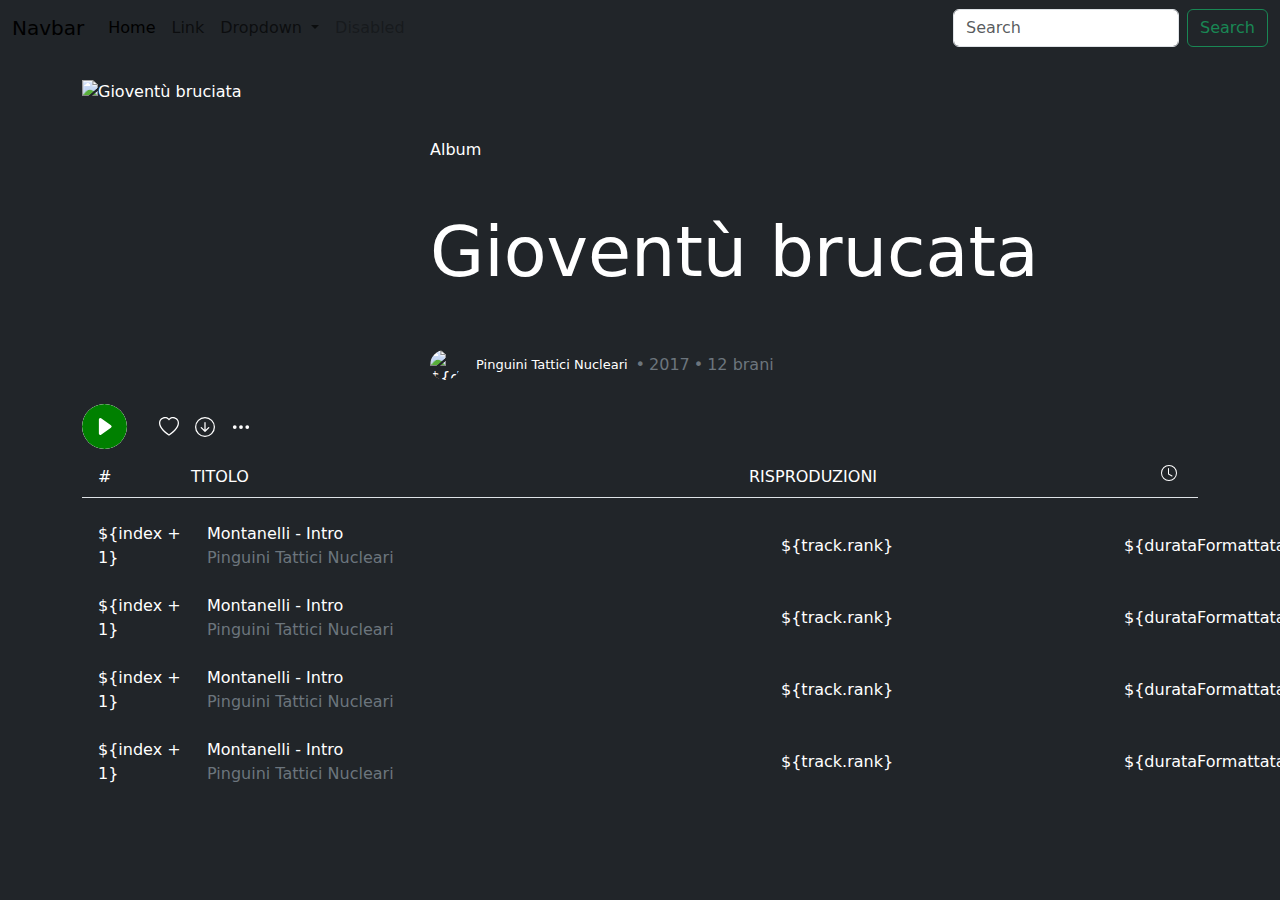
==== album.html @ 0b19553e "aggiormamento HTML e CSS per device desktop" ====
<!DOCTYPE html>
<html lang="en">

<head>
  <meta charset="UTF-8" />
  <meta name="viewport" content="width=device-width, initial-scale=1.0" />
  <link href="https://cdn.jsdelivr.net/npm/bootstrap@5.3.3/dist/css/bootstrap.min.css" rel="stylesheet"
    integrity="sha384-QWTKZyjpPEjISv5WaRU9OFeRpok6YctnYmDr5pNlyT2bRjXh0JMhjY6hW+ALEwIH" crossorigin="anonymous" />
  <link rel="stylesheet" href="https://cdn.jsdelivr.net/npm/bootstrap-icons@1.11.3/font/bootstrap-icons.min.css" />
  <link rel="stylesheet" href="style.css" />
  <title>spotify bw3</title>
</head>


<body class="text-bg-dark">

  <header>
    <nav class="d-none d-lg-flex navbar navbar-expand-lg bg-body-dark text-bg-dark">
      <div class="container-fluid">
        <a class="navbar-brand" href="#">Navbar</a>
        <button class="navbar-toggler" type="button" data-bs-toggle="collapse" data-bs-target="#navbarSupportedContent"
          aria-controls="navbarSupportedContent" aria-expanded="false" aria-label="Toggle navigation">
          <span class="navbar-toggler-icon"></span>
        </button>
        <div class="collapse navbar-collapse" id="navbarSupportedContent">
          <ul class="navbar-nav me-auto mb-2 mb-lg-0">
            <li class="nav-item">
              <a class="nav-link active" aria-current="page" href="#">Home</a>
            </li>
            <li class="nav-item">
              <a class="nav-link" href="#">Link</a>
            </li>
            <li class="nav-item dropdown">
              <a class="nav-link dropdown-toggle" href="#" role="button" data-bs-toggle="dropdown"
                aria-expanded="false">
                Dropdown
              </a>
              <ul class="dropdown-menu">
                <li><a class="dropdown-item" href="#">Action</a></li>
                <li><a class="dropdown-item" href="#">Another action</a></li>
                <li>
                  <hr class="dropdown-divider" />
                </li>
                <li>
                  <a class="dropdown-item" href="#">Something else here</a>
                </li>
              </ul>
            </li>
            <li class="nav-item">
              <a class="nav-link disabled" aria-disabled="true">Disabled</a>
            </li>
          </ul>
          <form class="d-flex" role="search">
            <input class="form-control me-2" type="search" placeholder="Search" aria-label="Search" />
            <button class="btn btn-outline-success" type="submit">
              Search
            </button>
          </form>
        </div>
      </div>
    </nav>
  </header>

  <main>
    <div class="d-none d-lg-flexcol-md-6">
      <input type="search" class="form-control" placeholder="What do you want to listen to?" aria-label="Search"
        id="search" />
      <button class="btn btn-outline-success" id="ricerca" type="submit">
        Search
      </button>
    </div>


    <div class="container">
      <div class="row mt-4" id="album">

        <!-- album caricato dinamicamente tramite js -->

        <div class="album-container d-flex flex-column">
          <div class="d-flex flex-column flex-md-row gap-md-5">
            <!-- freccia + immagine -->
            <div class="d-flex">
              <svg xmlns="http://www.w3.org/2000/svg" width="25" height="25" fill="currentColor"
                class="bi bi-arrow-left ms-2 d-md-none" viewBox="0 0 16 16">
                <path fill-rule="evenodd"
                  d="M15 8a.5.5 0 0 0-.5-.5H2.707l3.147-3.146a.5.5 0 1 0-.708-.708l-4 4a.5.5 0 0 0 0 .708l4 4a.5.5 0 0 0 .708-.708L2.707 8.5H14.5A.5.5 0 0 0 15 8" />
              </svg>
              <div id="cover" class="album-cover d-flex ms-5 mb-4 m-md-0">
                <img src="https://th.bing.com/th/id/OIP.tlCFk4zdkl0dB8Lchz-8RgHaEo?rs=1&pid=ImgDetMain"
                  alt="Gioventù bruciata" class="object-fit-cover">
              </div>
            </div>

            <!-- Titolo, artista, album -->
            <div class="album-info d-flex flex-column justify-content-md-end gap-md-5">
              <div class="d-none d-md-flex">Album</div>
              <h1>Gioventù brucata</h1>
              <div id="artist" class="d-flex flex-column flex-lg-row gap-2 align-items-md-center">
                <div class="d-flex align-items-center gap-3">
                  <img
                    src="https://inchiostrosonoroblog.files.wordpress.com/2022/09/pinguini-tattici-nucleari-ricordi.jpg"
                    alt="${data.artist.name}" class="rounded-circle img-fluid object-fit-cover">
                  <h4 class="m-0">Pinguini Tattici Nucleari</h4>
                </div>
                <div class="d-flex gap-1 text-secondary">
                  <div class="d-md-none">Album</div>
                  <div>•</div>
                  <div class="tracks-date">2017</div>
                  <div class="d-none d-md-flex">•</div>
                  <div class="tracks-count">12 brani</div>
                </div>

                <!-- simboli + play mobile -->
                <div class="d-flex justify-content-between align-items-center d-md-none">
                  <div id="simboli" class="d-flex gap-3 align-items-center">
                    <!-- heart -->
                    <svg xmlns="http://www.w3.org/2000/svg" width="20" height="20" fill="currentColor"
                      class="bi bi-heart" viewBox="0 0 16 16">
                      <path
                        d="m8 2.748-.717-.737C5.6.281 2.514.878 1.4 3.053c-.523 1.023-.641 2.5.314 4.385.92 1.815 2.834 3.989 6.286 6.357 3.452-2.368 5.365-4.542 6.286-6.357.955-1.886.838-3.362.314-4.385C13.486.878 10.4.28 8.717 2.01zM8 15C-7.333 4.868 3.279-3.04 7.824 1.143q.09.083.176.171a3 3 0 0 1 .176-.17C12.72-3.042 23.333 4.867 8 15" />
                    </svg>
                    <!-- download -->
                    <svg xmlns="http://www.w3.org/2000/svg" width="20" height="20" fill="currentColor"
                      class="bi bi-arrow-down-circle" viewBox="0 0 16 16">
                      <path fill-rule="evenodd"
                        d="M1 8a7 7 0 1 0 14 0A7 7 0 0 0 1 8m15 0A8 8 0 1 1 0 8a8 8 0 0 1 16 0M8.5 4.5a.5.5 0 0 0-1 0v5.793L5.354 8.146a.5.5 0 1 0-.708.708l3 3a.5.5 0 0 0 .708 0l3-3a.5.5 0 0 0-.708-.708L8.5 10.293z" />
                    </svg>
                    <!-- other info -->
                    <svg xmlns="http://www.w3.org/2000/svg" width="20" height="20" fill="currentColor"
                      class="bi bi-three-dots-vertical" viewBox="0 0 16 16">
                      <path
                        d="M9.5 13a1.5 1.5 0 1 1-3 0 1.5 1.5 0 0 1 3 0m0-5a1.5 1.5 0 1 1-3 0 1.5 1.5 0 0 1 3 0m0-5a1.5 1.5 0 1 1-3 0 1.5 1.5 0 0 1 3 0" />
                    </svg>
                  </div>

                  <div id="play" class="d-flex d-md-none gap-3">
                    <!-- shuffle -->
                    <svg xmlns="http://www.w3.org/2000/svg" width="20" height="20" fill="currentColor"
                      class="bi bi-shuffle align-self-center" viewBox="0 0 16 16">
                      <path fill-rule="evenodd"
                        d="M0 3.5A.5.5 0 0 1 .5 3H1c2.202 0 3.827 1.24 4.874 2.418.49.552.865 1.102 1.126 1.532.26-.43.636-.98 1.126-1.532C9.173 4.24 10.798 3 13 3v1c-1.798 0-3.173 1.01-4.126 2.082A9.6 9.6 0 0 0 7.556 8a9.6 9.6 0 0 0 1.317 1.918C9.828 10.99 11.204 12 13 12v1c-2.202 0-3.827-1.24-4.874-2.418A10.6 10.6 0 0 1 7 9.05c-.26.43-.636.98-1.126 1.532C4.827 11.76 3.202 13 1 13H.5a.5.5 0 0 1 0-1H1c1.798 0 3.173-1.01 4.126-2.082A9.6 9.6 0 0 0 6.444 8a9.6 9.6 0 0 0-1.317-1.918C4.172 5.01 2.796 4 1 4H.5a.5.5 0 0 1-.5-.5" />
                      <path
                        d="M13 5.466V1.534a.25.25 0 0 1 .41-.192l2.36 1.966c.12.1.12.284 0 .384l-2.36 1.966a.25.25 0 0 1-.41-.192m0 9v-3.932a.25.25 0 0 1 .41-.192l2.36 1.966c.12.1.12.284 0 .384l-2.36 1.966a.25.25 0 0 1-.41-.192" />
                    </svg>
                    <!-- play -->
                    <svg xmlns="http://www.w3.org/2000/svg" width="45" height="45" fill="green"
                      class="bi bi-play-circle-fill bg-white rounded-circle" viewBox="0 0 16 16">
                      <path
                        d="M16 8A8 8 0 1 1 0 8a8 8 0 0 1 16 0M6.79 5.093A.5.5 0 0 0 6 5.5v5a.5.5 0 0 0 .79.407l3.5-2.5a.5.5 0 0 0 0-.814z" />
                    </svg>
                  </div>
                </div>
              </div>
            </div>
          </div>

          <!-- simboli + play da medium -->
          <div class="d-flex justify-content-between align-items-center mt-4 d-none d-md-flex">
            <div id="simboli" class="d-flex gap-3 align-items-center">
              <!-- play -->
              <svg xmlns="http://www.w3.org/2000/svg" width="45" height="45" fill="green"
                class="bi bi-play-circle-fill bg-white rounded-circle me-3" viewBox="0 0 16 16">
                <path
                  d="M16 8A8 8 0 1 1 0 8a8 8 0 0 1 16 0M6.79 5.093A.5.5 0 0 0 6 5.5v5a.5.5 0 0 0 .79.407l3.5-2.5a.5.5 0 0 0 0-.814z" />
              </svg>
              <!-- heart -->
              <svg xmlns="http://www.w3.org/2000/svg" width="20" height="20" fill="currentColor" class="bi bi-heart"
                viewBox="0 0 16 16">
                <path
                  d="m8 2.748-.717-.737C5.6.281 2.514.878 1.4 3.053c-.523 1.023-.641 2.5.314 4.385.92 1.815 2.834 3.989 6.286 6.357 3.452-2.368 5.365-4.542 6.286-6.357.955-1.886.838-3.362.314-4.385C13.486.878 10.4.28 8.717 2.01zM8 15C-7.333 4.868 3.279-3.04 7.824 1.143q.09.083.176.171a3 3 0 0 1 .176-.17C12.72-3.042 23.333 4.867 8 15" />
              </svg>
              <!-- download -->
              <svg xmlns="http://www.w3.org/2000/svg" width="20" height="20" fill="currentColor"
                class="bi bi-arrow-down-circle" viewBox="0 0 16 16">
                <path fill-rule="evenodd"
                  d="M1 8a7 7 0 1 0 14 0A7 7 0 0 0 1 8m15 0A8 8 0 1 1 0 8a8 8 0 0 1 16 0M8.5 4.5a.5.5 0 0 0-1 0v5.793L5.354 8.146a.5.5 0 1 0-.708.708l3 3a.5.5 0 0 0 .708 0l3-3a.5.5 0 0 0-.708-.708L8.5 10.293z" />
              </svg>
              <!-- other info -->
              <svg xmlns="http://www.w3.org/2000/svg" width="20" height="20" fill="currentColor"
                class="bi bi-three-dots" viewBox="0 0 16 16">
                <path
                  d="M3 9.5a1.5 1.5 0 1 1 0-3 1.5 1.5 0 0 1 0 3m5 0a1.5 1.5 0 1 1 0-3 1.5 1.5 0 0 1 0 3m5 0a1.5 1.5 0 1 1 0-3 1.5 1.5 0 0 1 0 3" />
              </svg>
            </div>
          </div>


          <!-- Tracks-list -->
          <div id="tracks-list" class="d-flex flex-column mt-3 gap-4">

            <!-- intestazione tracks -->
            <div class="d-none d-md-flex border-bottom pb-md-2">
              <div class="col-md-1 ms-md-3">#</div>
              <div class="col-md-6">TITOLO</div>
              <div class="col-md-3">RISPRODUZIONI</div>
              <svg xmlns="http://www.w3.org/2000/svg" width="16" height="16" fill="currentColor"
                class="bi bi-clock col-md-2 ms-md-5" viewBox="0 0 16 16">
                <path d="M8 3.5a.5.5 0 0 0-1 0V9a.5.5 0 0 0 .252.434l3.5 2a.5.5 0 0 0 .496-.868L8 8.71z" />
                <path d="M8 16A8 8 0 1 0 8 0a8 8 0 0 0 0 16m7-8A7 7 0 1 1 1 8a7 7 0 0 1 14 0" />
              </svg>
            </div>

            <div class="track-item d-flex flex-row gap-3 align-items-center justify-content-between">
              <!-- track number -->
              <div id="track-number" class="d-none d-md-flex col-md-1 ms-md-3">${index + 1}</div>

              <!-- track title + artist -->
              <div id="title-artist" class="col-md-6">
                <div id="track-title">Montanelli - Intro</div>
                <div id="track-artist" class="text-secondary">Pinguini Tattici Nucleari</div>
              </div>

              <!-- other info -->
              <div class="d-flex align-items-center d-md-none">
                <svg xmlns="http://www.w3.org/2000/svg" width="16" height="16" fill="currentColor"
                  class="bi bi-three-dots-vertical" viewBox="0 0 16 16">
                  <path
                    d="M9.5 13a1.5 1.5 0 1 1-3 0 1.5 1.5 0 0 1 3 0m0-5a1.5 1.5 0 1 1-3 0 1.5 1.5 0 0 1 3 0m0-5a1.5 1.5 0 1 1-3 0 1.5 1.5 0 0 1 3 0" />
                </svg>
              </div>

              <!-- rank -->
              <div id="track-rank" class="d-none d-md-flex col-md-3">${track.rank}</div>

              <!-- duration -->
              <div id="track-duration" class="d-none d-md-flex col-md-2 ms-md-5">${durataFormattata(track.duration)}s</div>
            </div>








            <div class="track-item d-flex flex-row gap-3 align-items-center justify-content-between">
              <!-- track number -->
              <div id="track-number" class="d-none d-md-flex col-md-1 ms-md-3">${index + 1}</div>

              <!-- track title + artist -->
              <div id="title-artist" class="col-md-6">
                <div id="track-title">Montanelli - Intro</div>
                <div id="track-artist" class="text-secondary">Pinguini Tattici Nucleari</div>
              </div>

              <!-- other info -->
              <div class="d-flex align-items-center d-md-none">
                <svg xmlns="http://www.w3.org/2000/svg" width="16" height="16" fill="currentColor"
                  class="bi bi-three-dots-vertical" viewBox="0 0 16 16">
                  <path
                    d="M9.5 13a1.5 1.5 0 1 1-3 0 1.5 1.5 0 0 1 3 0m0-5a1.5 1.5 0 1 1-3 0 1.5 1.5 0 0 1 3 0m0-5a1.5 1.5 0 1 1-3 0 1.5 1.5 0 0 1 3 0" />
                </svg>
              </div>

              <!-- rank -->
              <div id="track-rank" class="d-none d-md-flex col-md-3">${track.rank}</div>

              <!-- duration -->
              <div id="track-duration" class="d-none d-md-flex col-md-2 ms-md-5">${durataFormattata(track.duration)}s</div>
            </div>








            <div class="track-item d-flex flex-row gap-3 align-items-center justify-content-between">
              <!-- track number -->
              <div id="track-number" class="d-none d-md-flex col-md-1 ms-md-3">${index + 1}</div>

              <!-- track title + artist -->
              <div id="title-artist" class="col-md-6">
                <div id="track-title">Montanelli - Intro</div>
                <div id="track-artist" class="text-secondary">Pinguini Tattici Nucleari</div>
              </div>

              <!-- other info -->
              <div class="d-flex align-items-center d-md-none">
                <svg xmlns="http://www.w3.org/2000/svg" width="16" height="16" fill="currentColor"
                  class="bi bi-three-dots-vertical" viewBox="0 0 16 16">
                  <path
                    d="M9.5 13a1.5 1.5 0 1 1-3 0 1.5 1.5 0 0 1 3 0m0-5a1.5 1.5 0 1 1-3 0 1.5 1.5 0 0 1 3 0m0-5a1.5 1.5 0 1 1-3 0 1.5 1.5 0 0 1 3 0" />
                </svg>
              </div>

              <!-- rank -->
              <div id="track-rank" class="d-none d-md-flex col-md-3">${track.rank}</div>

              <!-- duration -->
              <div id="track-duration" class="d-none d-md-flex col-md-2 ms-md-5">${durataFormattata(track.duration)}s</div>
            </div>






            <div class="track-item d-flex flex-row gap-3 align-items-center justify-content-between">
              <!-- track number -->
              <div id="track-number" class="d-none d-md-flex col-md-1 ms-md-3">${index + 1}</div>

              <!-- track title + artist -->
              <div id="title-artist" class="col-md-6">
                <div id="track-title">Montanelli - Intro</div>
                <div id="track-artist" class="text-secondary">Pinguini Tattici Nucleari</div>
              </div>

              <!-- other info -->
              <div class="d-flex align-items-center d-md-none">
                <svg xmlns="http://www.w3.org/2000/svg" width="16" height="16" fill="currentColor"
                  class="bi bi-three-dots-vertical" viewBox="0 0 16 16">
                  <path
                    d="M9.5 13a1.5 1.5 0 1 1-3 0 1.5 1.5 0 0 1 3 0m0-5a1.5 1.5 0 1 1-3 0 1.5 1.5 0 0 1 3 0m0-5a1.5 1.5 0 1 1-3 0 1.5 1.5 0 0 1 3 0" />
                </svg>
              </div>

              <!-- rank -->
              <div id="track-rank" class="d-none d-md-flex col-md-3">${track.rank}</div>

              <!-- duration -->
              <div id="track-duration" class="d-none d-md-flex col-md-2 ms-md-5">${durataFormattata(track.duration)}s</div>
            </div>
          </div>

        </div>
      </div>
    </div>
  </main>



  <footer class="bg-black d-md-none">

    <div id="current-track" class="d-flex justify-content-end align-items-center bg-dark gap-3 pe-3 py-2 rounded"
      style="--bs-bg-opacity: .5;">
      <div>Montanelli - Intro</div>
      <svg xmlns="http://www.w3.org/2000/svg" width="20" height="20" fill="currentColor" class="bi bi-music-player"
        viewBox="0 0 16 16">
        <path
          d="M4 3a1 1 0 0 1 1-1h6a1 1 0 0 1 1 1v3a1 1 0 0 1-1 1H5a1 1 0 0 1-1-1zm1 0v3h6V3zm3 9a1 1 0 1 0 0-2 1 1 0 0 0 0 2" />
        <path d="M11 11a3 3 0 1 1-6 0 3 3 0 0 1 6 0m-3 2a2 2 0 1 0 0-4 2 2 0 0 0 0 4" />
        <path
          d="M2 2a2 2 0 0 1 2-2h8a2 2 0 0 1 2 2v12a2 2 0 0 1-2 2H4a2 2 0 0 1-2-2zm2-1a1 1 0 0 0-1 1v12a1 1 0 0 0 1 1h8a1 1 0 0 0 1-1V2a1 1 0 0 0-1-1z" />
      </svg>
      <svg xmlns="http://www.w3.org/2000/svg" width="20" height="20" fill="currentColor" class="bi bi-heart"
        viewBox="0 0 16 16">
        <path
          d="m8 2.748-.717-.737C5.6.281 2.514.878 1.4 3.053c-.523 1.023-.641 2.5.314 4.385.92 1.815 2.834 3.989 6.286 6.357 3.452-2.368 5.365-4.542 6.286-6.357.955-1.886.838-3.362.314-4.385C13.486.878 10.4.28 8.717 2.01zM8 15C-7.333 4.868 3.279-3.04 7.824 1.143q.09.083.176.171a3 3 0 0 1 .176-.17C12.72-3.042 23.333 4.867 8 15" />
      </svg>
      <svg xmlns="http://www.w3.org/2000/svg" width="30" height="30" fill="currentColor" class="bi bi-play-fill"
        viewBox="0 0 16 16">
        <path
          d="m11.596 8.697-6.363 3.692c-.54.313-1.233-.066-1.233-.697V4.308c0-.63.692-1.01 1.233-.696l6.363 3.692a.802.802 0 0 1 0 1.393" />
      </svg>
    </div>

    <div class="d-flex justify-content-center my-2 gap-5">

      <!-- home -->
      <div class="d-flex flex-column align-items-center gap-2">
        <svg xmlns="http://www.w3.org/2000/svg" width="25" height="25" fill="currentColor" class="bi bi-house-door-fill"
          viewBox="0 0 16 16">
          <path
            d="M6.5 14.5v-3.505c0-.245.25-.495.5-.495h2c.25 0 .5.25.5.5v3.5a.5.5 0 0 0 .5.5h4a.5.5 0 0 0 .5-.5v-7a.5.5 0 0 0-.146-.354L13 5.793V2.5a.5.5 0 0 0-.5-.5h-1a.5.5 0 0 0-.5.5v1.293L8.354 1.146a.5.5 0 0 0-.708 0l-6 6A.5.5 0 0 0 1.5 7.5v7a.5.5 0 0 0 .5.5h4a.5.5 0 0 0 .5-.5" />
        </svg>
        <div class="scritta">Home</div>
      </div>

      <!-- cerca -->
      <div class="d-flex flex-column align-items-center ms-2 gap-2">
        <svg xmlns="http://www.w3.org/2000/svg" width="25" height="25" fill="currentColor" class="bi bi-search"
          viewBox="0 0 16 16">
          <path
            d="M11.742 10.344a6.5 6.5 0 1 0-1.397 1.398h-.001q.044.06.098.115l3.85 3.85a1 1 0 0 0 1.415-1.414l-3.85-3.85a1 1 0 0 0-.115-.1zM12 6.5a5.5 5.5 0 1 1-11 0 5.5 5.5 0 0 1 11 0" />
        </svg>
        <div class="scritta">Cerca</div>
      </div>

      <!-- la tua libreria -->
      <div class="d-flex flex-column align-items-center gap-2">
        <svg xmlns="http://www.w3.org/2000/svg" width="25" height="25" fill="currentColor" class="bi bi-collection"
          viewBox="0 0 16 16">
          <path
            d="M2.5 3.5a.5.5 0 0 1 0-1h11a.5.5 0 0 1 0 1zm2-2a.5.5 0 0 1 0-1h7a.5.5 0 0 1 0 1zM0 13a1.5 1.5 0 0 0 1.5 1.5h13A1.5 1.5 0 0 0 16 13V6a1.5 1.5 0 0 0-1.5-1.5h-13A1.5 1.5 0 0 0 0 6zm1.5.5A.5.5 0 0 1 1 13V6a.5.5 0 0 1 .5-.5h13a.5.5 0 0 1 .5.5v7a.5.5 0 0 1-.5.5z" />
        </svg>
        <div class="scritta">La tua libreria</div>
      </div>

    </div>

  </footer>

  <div id="left-bar"></div>

  <div id="right-bar"></div>

</body>


<script src="https://cdn.jsdelivr.net/npm/bootstrap@5.3.3/dist/js/bootstrap.bundle.min.js"
  integrity="sha384-YvpcrYf0tY3lHB60NNkmXc5s9fDVZLESaAA55NDzOxhy9GkcIdslK1eN7N6jIeHz" crossorigin="anonymous"></script>

<script type="module" src="album.js"></script>

</html>
---- style.css ----
@media screen and (max-width: 395px) {
    #cover, #cover img {
        width: 200px;
        height: 200px;
    }

    #artist img {
        width: 25px;
        height: 25px;
    }

    #artist h4 {
        font-size: small;
    }

    .scritta {
        font-size: smaller;
    }

    footer {
        position: fixed;
        bottom: 0;
        width: 100%;
        z-index: 1;
    }

    main {
        margin-bottom: 130px;
    }
}



@media screen and (min-width: 396px) {
    #cover, #cover img {
        width: 300px;
        height: 300px;
    }

    #artist img {
        width: 30px;
        height: 30px;
    }
    #artist h4 {
        font-size: small;
    }

    h1 {
        font-size: 70px;
    }
}
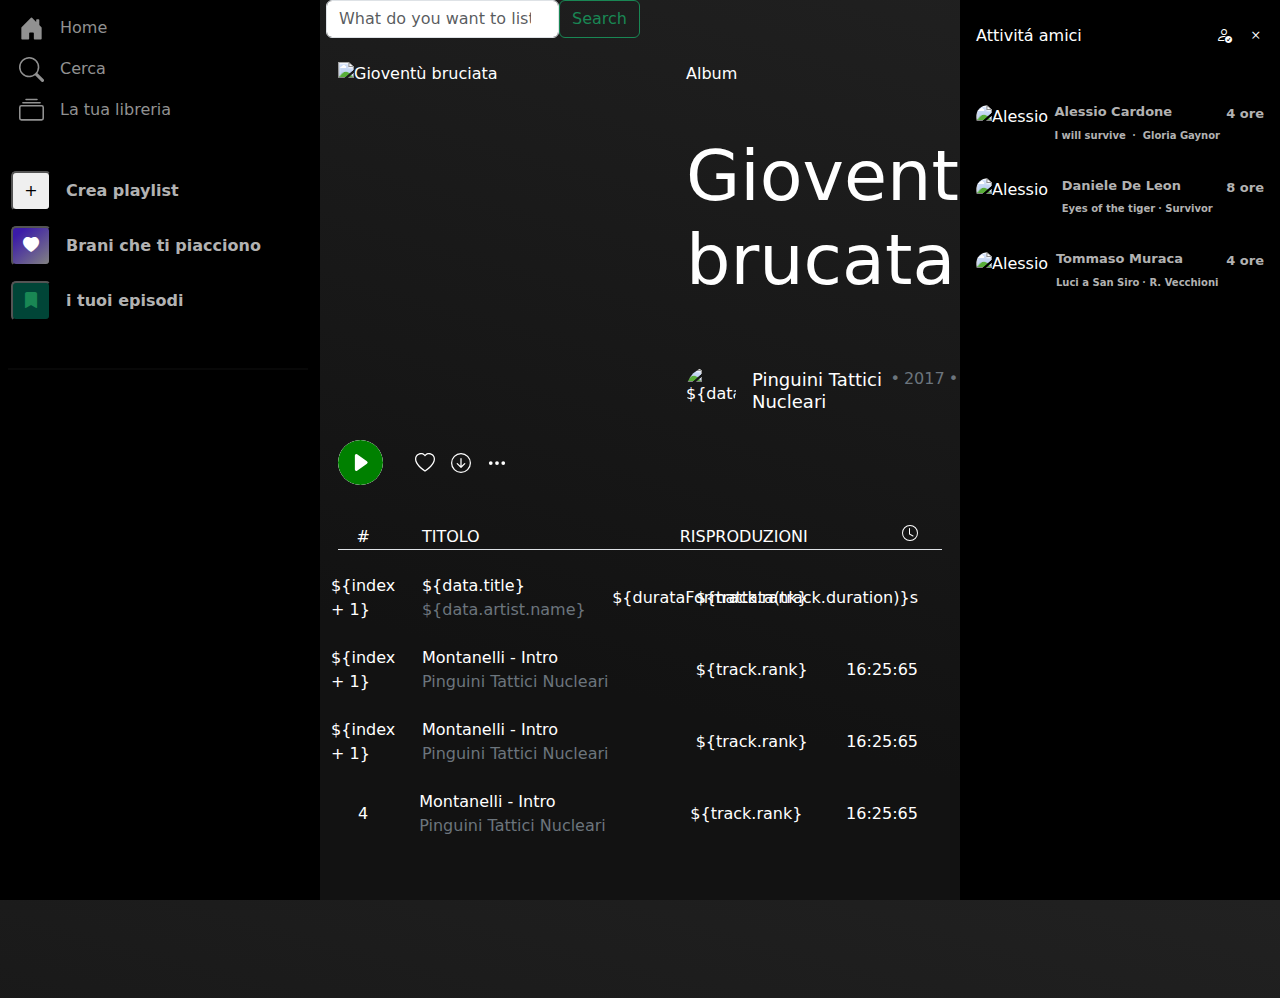
==== commit 8a2265ca: "sistemato responsive desktop e aggiunde sidebar" ====
--- a/album.html
+++ b/album.html
@@ -12,8 +12,8 @@
 </head>
 
 
-<body class="text-bg-dark">
-
+<body>
+  <!-- 
   <header>
     <nav class="d-none d-lg-flex navbar navbar-expand-lg bg-body-dark text-bg-dark">
       <div class="container-fluid">
@@ -59,282 +59,411 @@
         </div>
       </div>
     </nav>
-  </header>
-
-  <main>
-    <div class="d-none d-lg-flexcol-md-6">
-      <input type="search" class="form-control" placeholder="What do you want to listen to?" aria-label="Search"
-        id="search" />
-      <button class="btn btn-outline-success" id="ricerca" type="submit">
-        Search
-      </button>
+  </header> -->
+
+  <div class="container-fluid d-flex">
+    <!-- ------------------------------------------------ SIDEBAR VERTICAL ------------------------------------------------ -->
+    <div class="d-none d-xl-flex col-lg-3 col-xxl-2">
+      <nav
+        class="navbar navbar-expand-lg navbar-white bg-navbar fixed-left justify-content-between col-lg-3 col-xxl-2 px-2"
+        id="sidebar">
+        <div class="nav-container">
+
+          <button class="navbar-toggler" type="button" data-toggle="collapse" data-target="#navbarNavAltMarkup"
+            aria-controls="navbarNavAltMarkup" aria-expanded="false" aria-label="Toggle navigation">
+            <span class="navbar-toggler-icon"></span>
+          </button>
+          <div class="collapse navbar-collapse" id="navbarNavAltMarkup">
+            <div class="navbar-nav d-flex flex-column">
+              <ul>
+                <li>
+                  <a class="nav-item nav-link d-flex gap-3 align-item-center" href="index.html"><svg
+                      xmlns="http://www.w3.org/2000/svg" width="25" height="25" fill="currentColor"
+                      class="bi bi-house-door-fill" viewBox="0 0 16 16">
+                      <path
+                        d="M6.5 14.5v-3.505c0-.245.25-.495.5-.495h2c.25 0 .5.25.5.5v3.5a.5.5 0 0 0 .5.5h4a.5.5 0 0 0 .5-.5v-7a.5.5 0 0 0-.146-.354L13 5.793V2.5a.5.5 0 0 0-.5-.5h-1a.5.5 0 0 0-.5.5v1.293L8.354 1.146a.5.5 0 0 0-.708 0l-6 6A.5.5 0 0 0 1.5 7.5v7a.5.5 0 0 0 .5.5h4a.5.5 0 0 0 .5-.5" />
+                    </svg>
+                    <div>Home</div>
+                  </a>
+                </li>
+                <li>
+                  <a class="nav-item nav-link d-flex gap-3 align-item-center" href="index.html"><svg
+                      xmlns="http://www.w3.org/2000/svg" width="25" height="25" fill="currentColor" class="bi bi-search"
+                      viewBox="0 0 16 16">
+                      <path
+                        d="M11.742 10.344a6.5 6.5 0 1 0-1.397 1.398h-.001q.044.06.098.115l3.85 3.85a1 1 0 0 0 1.415-1.414l-3.85-3.85a1 1 0 0 0-.115-.1zM12 6.5a5.5 5.5 0 1 1-11 0 5.5 5.5 0 0 1 11 0" />
+                    </svg>
+                    <div>Cerca</div>
+                  </a>
+                </li>
+                <li>
+                  <a class="nav-item nav-link d-flex align-item-center gap-3" href="#"><svg
+                      xmlns="http://www.w3.org/2000/svg" width="25" height="25" fill="currentColor"
+                      class="bi bi-collection" viewBox="0 0 16 16">
+                      <path
+                        d="M2.5 3.5a.5.5 0 0 1 0-1h11a.5.5 0 0 1 0 1zm2-2a.5.5 0 0 1 0-1h7a.5.5 0 0 1 0 1zM0 13a1.5 1.5 0 0 0 1.5 1.5h13A1.5 1.5 0 0 0 16 13V6a1.5 1.5 0 0 0-1.5-1.5h-13A1.5 1.5 0 0 0 0 6zm1.5.5A.5.5 0 0 1 1 13V6a.5.5 0 0 1 .5-.5h13a.5.5 0 0 1 .5.5v7a.5.5 0 0 1-.5.5z" />
+                    </svg>
+                    <div>La tua libreria</div>
+                  </a>
+                </li>
+              </ul>
+              <ul class="mt-4">
+                <li>
+                  <button class="addBtn">+</button><span>Crea playlist</span>
+                </li>
+                <li>
+                  <button class="addBtn" id="likedBtn"><i class="bi bi-heart-fill text-white"></i></button><span>Brani
+                    che ti piacciono</span>
+                </li>
+                <li>
+                  <button class="addBtn" id="savedBtn"><i class="bi bi-bookmark-fill text-success"></i></button><span>i
+                    tuoi episodi</span>
+                </li>
+              </ul>
+              <hr>
+            </div>
+          </div>
+        </div>
+
+      </nav>
     </div>
-
-
-    <div class="container">
-      <div class="row mt-4" id="album">
-
-        <!-- album caricato dinamicamente tramite js -->
-
-        <div class="album-container d-flex flex-column">
-          <div class="d-flex flex-column flex-md-row gap-md-5">
-            <!-- freccia + immagine -->
-            <div class="d-flex">
-              <svg xmlns="http://www.w3.org/2000/svg" width="25" height="25" fill="currentColor"
-                class="bi bi-arrow-left ms-2 d-md-none" viewBox="0 0 16 16">
-                <path fill-rule="evenodd"
-                  d="M15 8a.5.5 0 0 0-.5-.5H2.707l3.147-3.146a.5.5 0 1 0-.708-.708l-4 4a.5.5 0 0 0 0 .708l4 4a.5.5 0 0 0 .708-.708L2.707 8.5H14.5A.5.5 0 0 0 15 8" />
-              </svg>
-              <div id="cover" class="album-cover d-flex ms-5 mb-4 m-md-0">
-                <img src="https://th.bing.com/th/id/OIP.tlCFk4zdkl0dB8Lchz-8RgHaEo?rs=1&pid=ImgDetMain"
-                  alt="Gioventù bruciata" class="object-fit-cover">
+    <!--END SIDEBAR VERTICAL-->
+
+    <!-- ------------------------------------------------ MAIN CONTENT ------------------------------------------------ -->
+    <main class="col-12 col-xl-6 col-xxl-8">
+      <div class="d-none d-xl-flex col-md-6">
+        <input type="search" class="form-control" placeholder="What do you want to listen to?" aria-label="Search"
+          id="search" />
+        <button class="btn btn-outline-success" id="ricerca" type="submit">
+          Search
+        </button>
+      </div>
+
+
+      <div class="container">
+        <div class="row mt-4" id="album">
+
+          <!-- album caricato dinamicamente tramite js -->
+
+          <div class="album-container d-flex flex-column">
+            <div class="d-flex flex-column flex-lg-row gap-md-5">
+              <!-- freccia + immagine -->
+              <div class="d-flex">
+                <svg xmlns="http://www.w3.org/2000/svg" width="25" height="25" fill="currentColor"
+                  class="bi bi-arrow-left d-flex ms-2 d-lg-none justify-content-start" viewBox="0 0 16 16">
+                  <path fill-rule="evenodd"
+                    d="M15 8a.5.5 0 0 0-.5-.5H2.707l3.147-3.146a.5.5 0 1 0-.708-.708l-4 4a.5.5 0 0 0 0 .708l4 4a.5.5 0 0 0 .708-.708L2.707 8.5H14.5A.5.5 0 0 0 15 8" />
+                </svg>
+                <div id="cover" class="album-cover d-flex mb-4 m-lg-0 m-auto">
+                  <img src="https://th.bing.com/th/id/OIP.tlCFk4zdkl0dB8Lchz-8RgHaEo?rs=1&pid=ImgDetMain"
+                    alt="Gioventù bruciata" class="object-fit-cover">
+                </div>
+              </div>
+
+              <!-- Titolo, artista, album -->
+              <div class="album-info d-flex flex-column justify-content-lg-end gap-lg-5">
+                <div class="d-none d-lg-flex">Album</div>
+                <h1>Gioventù brucata</h1>
+                <div id="artist" class="d-flex flex-column flex-lg-row gap-2 align-items-lg-center">
+                  <div class="d-flex align-items-center gap-3 mt-2">
+                    <img
+                      src="https://inchiostrosonoroblog.files.wordpress.com/2022/09/pinguini-tattici-nucleari-ricordi.jpg"
+                      alt="${data.artist.name}" class="rounded-circle img-fluid object-fit-cover">
+                    <h4 class="m-0">Pinguini Tattici Nucleari</h4>
+                  </div>
+                  <div class="d-flex gap-1 text-secondary mt-2">
+                    <div class="d-lg-none">Album</div>
+                    <div>•</div>
+                    <div class="tracks-date">2017</div>
+                    <div class="d-none d-lg-flex">•</div>
+                    <div class="d-none d-lg-flex tracks-count">12 brani</div>
+                  </div>
+
+                  <!-- simboli + play mobile -->
+                  <div class="d-flex justify-content-between align-items-center d-lg-none my-4">
+                    <div id="simboli" class="d-flex gap-3 align-items-center">
+                      <!-- heart -->
+                      <svg xmlns="http://www.w3.org/2000/svg" width="20" height="20" fill="currentColor"
+                        class="bi bi-heart" viewBox="0 0 16 16">
+                        <path
+                          d="m8 2.748-.717-.737C5.6.281 2.514.878 1.4 3.053c-.523 1.023-.641 2.5.314 4.385.92 1.815 2.834 3.989 6.286 6.357 3.452-2.368 5.365-4.542 6.286-6.357.955-1.886.838-3.362.314-4.385C13.486.878 10.4.28 8.717 2.01zM8 15C-7.333 4.868 3.279-3.04 7.824 1.143q.09.083.176.171a3 3 0 0 1 .176-.17C12.72-3.042 23.333 4.867 8 15" />
+                      </svg>
+                      <!-- download -->
+                      <svg xmlns="http://www.w3.org/2000/svg" width="20" height="20" fill="currentColor"
+                        class="bi bi-arrow-down-circle" viewBox="0 0 16 16">
+                        <path fill-rule="evenodd"
+                          d="M1 8a7 7 0 1 0 14 0A7 7 0 0 0 1 8m15 0A8 8 0 1 1 0 8a8 8 0 0 1 16 0M8.5 4.5a.5.5 0 0 0-1 0v5.793L5.354 8.146a.5.5 0 1 0-.708.708l3 3a.5.5 0 0 0 .708 0l3-3a.5.5 0 0 0-.708-.708L8.5 10.293z" />
+                      </svg>
+                      <!-- other info -->
+                      <svg xmlns="http://www.w3.org/2000/svg" width="20" height="20" fill="currentColor"
+                        class="bi bi-three-dots-vertical" viewBox="0 0 16 16">
+                        <path
+                          d="M9.5 13a1.5 1.5 0 1 1-3 0 1.5 1.5 0 0 1 3 0m0-5a1.5 1.5 0 1 1-3 0 1.5 1.5 0 0 1 3 0m0-5a1.5 1.5 0 1 1-3 0 1.5 1.5 0 0 1 3 0" />
+                      </svg>
+                    </div>
+
+                    <div id="play" class="d-flex d-lg-none gap-3">
+                      <!-- shuffle -->
+                      <svg xmlns="http://www.w3.org/2000/svg" width="20" height="20" fill="currentColor"
+                        class="bi bi-shuffle align-self-center" viewBox="0 0 16 16">
+                        <path fill-rule="evenodd"
+                          d="M0 3.5A.5.5 0 0 1 .5 3H1c2.202 0 3.827 1.24 4.874 2.418.49.552.865 1.102 1.126 1.532.26-.43.636-.98 1.126-1.532C9.173 4.24 10.798 3 13 3v1c-1.798 0-3.173 1.01-4.126 2.082A9.6 9.6 0 0 0 7.556 8a9.6 9.6 0 0 0 1.317 1.918C9.828 10.99 11.204 12 13 12v1c-2.202 0-3.827-1.24-4.874-2.418A10.6 10.6 0 0 1 7 9.05c-.26.43-.636.98-1.126 1.532C4.827 11.76 3.202 13 1 13H.5a.5.5 0 0 1 0-1H1c1.798 0 3.173-1.01 4.126-2.082A9.6 9.6 0 0 0 6.444 8a9.6 9.6 0 0 0-1.317-1.918C4.172 5.01 2.796 4 1 4H.5a.5.5 0 0 1-.5-.5" />
+                        <path
+                          d="M13 5.466V1.534a.25.25 0 0 1 .41-.192l2.36 1.966c.12.1.12.284 0 .384l-2.36 1.966a.25.25 0 0 1-.41-.192m0 9v-3.932a.25.25 0 0 1 .41-.192l2.36 1.966c.12.1.12.284 0 .384l-2.36 1.966a.25.25 0 0 1-.41-.192" />
+                      </svg>
+                      <!-- play -->
+                      <svg xmlns="http://www.w3.org/2000/svg" width="45" height="45" fill="green"
+                        class="bi bi-play-circle-fill bg-white rounded-circle" viewBox="0 0 16 16">
+                        <path
+                          d="M16 8A8 8 0 1 1 0 8a8 8 0 0 1 16 0M6.79 5.093A.5.5 0 0 0 6 5.5v5a.5.5 0 0 0 .79.407l3.5-2.5a.5.5 0 0 0 0-.814z" />
+                      </svg>
+                    </div>
+                  </div>
+                </div>
               </div>
             </div>
 
-            <!-- Titolo, artista, album -->
-            <div class="album-info d-flex flex-column justify-content-md-end gap-md-5">
-              <div class="d-none d-md-flex">Album</div>
-              <h1>Gioventù brucata</h1>
-              <div id="artist" class="d-flex flex-column flex-lg-row gap-2 align-items-md-center">
-                <div class="d-flex align-items-center gap-3">
-                  <img
-                    src="https://inchiostrosonoroblog.files.wordpress.com/2022/09/pinguini-tattici-nucleari-ricordi.jpg"
-                    alt="${data.artist.name}" class="rounded-circle img-fluid object-fit-cover">
-                  <h4 class="m-0">Pinguini Tattici Nucleari</h4>
-                </div>
-                <div class="d-flex gap-1 text-secondary">
-                  <div class="d-md-none">Album</div>
-                  <div>•</div>
-                  <div class="tracks-date">2017</div>
-                  <div class="d-none d-md-flex">•</div>
-                  <div class="tracks-count">12 brani</div>
-                </div>
-
-                <!-- simboli + play mobile -->
-                <div class="d-flex justify-content-between align-items-center d-md-none">
-                  <div id="simboli" class="d-flex gap-3 align-items-center">
-                    <!-- heart -->
-                    <svg xmlns="http://www.w3.org/2000/svg" width="20" height="20" fill="currentColor"
-                      class="bi bi-heart" viewBox="0 0 16 16">
-                      <path
-                        d="m8 2.748-.717-.737C5.6.281 2.514.878 1.4 3.053c-.523 1.023-.641 2.5.314 4.385.92 1.815 2.834 3.989 6.286 6.357 3.452-2.368 5.365-4.542 6.286-6.357.955-1.886.838-3.362.314-4.385C13.486.878 10.4.28 8.717 2.01zM8 15C-7.333 4.868 3.279-3.04 7.824 1.143q.09.083.176.171a3 3 0 0 1 .176-.17C12.72-3.042 23.333 4.867 8 15" />
-                    </svg>
-                    <!-- download -->
-                    <svg xmlns="http://www.w3.org/2000/svg" width="20" height="20" fill="currentColor"
-                      class="bi bi-arrow-down-circle" viewBox="0 0 16 16">
-                      <path fill-rule="evenodd"
-                        d="M1 8a7 7 0 1 0 14 0A7 7 0 0 0 1 8m15 0A8 8 0 1 1 0 8a8 8 0 0 1 16 0M8.5 4.5a.5.5 0 0 0-1 0v5.793L5.354 8.146a.5.5 0 1 0-.708.708l3 3a.5.5 0 0 0 .708 0l3-3a.5.5 0 0 0-.708-.708L8.5 10.293z" />
-                    </svg>
-                    <!-- other info -->
-                    <svg xmlns="http://www.w3.org/2000/svg" width="20" height="20" fill="currentColor"
-                      class="bi bi-three-dots-vertical" viewBox="0 0 16 16">
-                      <path
-                        d="M9.5 13a1.5 1.5 0 1 1-3 0 1.5 1.5 0 0 1 3 0m0-5a1.5 1.5 0 1 1-3 0 1.5 1.5 0 0 1 3 0m0-5a1.5 1.5 0 1 1-3 0 1.5 1.5 0 0 1 3 0" />
-                    </svg>
-                  </div>
-
-                  <div id="play" class="d-flex d-md-none gap-3">
-                    <!-- shuffle -->
-                    <svg xmlns="http://www.w3.org/2000/svg" width="20" height="20" fill="currentColor"
-                      class="bi bi-shuffle align-self-center" viewBox="0 0 16 16">
-                      <path fill-rule="evenodd"
-                        d="M0 3.5A.5.5 0 0 1 .5 3H1c2.202 0 3.827 1.24 4.874 2.418.49.552.865 1.102 1.126 1.532.26-.43.636-.98 1.126-1.532C9.173 4.24 10.798 3 13 3v1c-1.798 0-3.173 1.01-4.126 2.082A9.6 9.6 0 0 0 7.556 8a9.6 9.6 0 0 0 1.317 1.918C9.828 10.99 11.204 12 13 12v1c-2.202 0-3.827-1.24-4.874-2.418A10.6 10.6 0 0 1 7 9.05c-.26.43-.636.98-1.126 1.532C4.827 11.76 3.202 13 1 13H.5a.5.5 0 0 1 0-1H1c1.798 0 3.173-1.01 4.126-2.082A9.6 9.6 0 0 0 6.444 8a9.6 9.6 0 0 0-1.317-1.918C4.172 5.01 2.796 4 1 4H.5a.5.5 0 0 1-.5-.5" />
-                      <path
-                        d="M13 5.466V1.534a.25.25 0 0 1 .41-.192l2.36 1.966c.12.1.12.284 0 .384l-2.36 1.966a.25.25 0 0 1-.41-.192m0 9v-3.932a.25.25 0 0 1 .41-.192l2.36 1.966c.12.1.12.284 0 .384l-2.36 1.966a.25.25 0 0 1-.41-.192" />
-                    </svg>
-                    <!-- play -->
-                    <svg xmlns="http://www.w3.org/2000/svg" width="45" height="45" fill="green"
-                      class="bi bi-play-circle-fill bg-white rounded-circle" viewBox="0 0 16 16">
-                      <path
-                        d="M16 8A8 8 0 1 1 0 8a8 8 0 0 1 16 0M6.79 5.093A.5.5 0 0 0 6 5.5v5a.5.5 0 0 0 .79.407l3.5-2.5a.5.5 0 0 0 0-.814z" />
-                    </svg>
-                  </div>
-                </div>
+            <!-- simboli + play da medium -->
+            <div class="d-flex justify-content-between align-items-center my-4 d-none d-lg-flex">
+              <div id="simboli" class="d-flex gap-3 align-items-center">
+                <!-- play -->
+                <svg xmlns="http://www.w3.org/2000/svg" width="45" height="45" fill="green"
+                  class="bi bi-play-circle-fill bg-white rounded-circle me-3" viewBox="0 0 16 16">
+                  <path
+                    d="M16 8A8 8 0 1 1 0 8a8 8 0 0 1 16 0M6.79 5.093A.5.5 0 0 0 6 5.5v5a.5.5 0 0 0 .79.407l3.5-2.5a.5.5 0 0 0 0-.814z" />
+                </svg>
+                <!-- heart -->
+                <svg xmlns="http://www.w3.org/2000/svg" width="20" height="20" fill="currentColor" class="bi bi-heart"
+                  viewBox="0 0 16 16">
+                  <path
+                    d="m8 2.748-.717-.737C5.6.281 2.514.878 1.4 3.053c-.523 1.023-.641 2.5.314 4.385.92 1.815 2.834 3.989 6.286 6.357 3.452-2.368 5.365-4.542 6.286-6.357.955-1.886.838-3.362.314-4.385C13.486.878 10.4.28 8.717 2.01zM8 15C-7.333 4.868 3.279-3.04 7.824 1.143q.09.083.176.171a3 3 0 0 1 .176-.17C12.72-3.042 23.333 4.867 8 15" />
+                </svg>
+                <!-- download -->
+                <svg xmlns="http://www.w3.org/2000/svg" width="20" height="20" fill="currentColor"
+                  class="bi bi-arrow-down-circle" viewBox="0 0 16 16">
+                  <path fill-rule="evenodd"
+                    d="M1 8a7 7 0 1 0 14 0A7 7 0 0 0 1 8m15 0A8 8 0 1 1 0 8a8 8 0 0 1 16 0M8.5 4.5a.5.5 0 0 0-1 0v5.793L5.354 8.146a.5.5 0 1 0-.708.708l3 3a.5.5 0 0 0 .708 0l3-3a.5.5 0 0 0-.708-.708L8.5 10.293z" />
+                </svg>
+                <!-- other info -->
+                <svg xmlns="http://www.w3.org/2000/svg" width="20" height="20" fill="currentColor"
+                  class="bi bi-three-dots" viewBox="0 0 16 16">
+                  <path
+                    d="M3 9.5a1.5 1.5 0 1 1 0-3 1.5 1.5 0 0 1 0 3m5 0a1.5 1.5 0 1 1 0-3 1.5 1.5 0 0 1 0 3m5 0a1.5 1.5 0 1 1 0-3 1.5 1.5 0 0 1 0 3" />
+                </svg>
               </div>
             </div>
-          </div>
-
-          <!-- simboli + play da medium -->
-          <div class="d-flex justify-content-between align-items-center mt-4 d-none d-md-flex">
-            <div id="simboli" class="d-flex gap-3 align-items-center">
-              <!-- play -->
-              <svg xmlns="http://www.w3.org/2000/svg" width="45" height="45" fill="green"
-                class="bi bi-play-circle-fill bg-white rounded-circle me-3" viewBox="0 0 16 16">
-                <path
-                  d="M16 8A8 8 0 1 1 0 8a8 8 0 0 1 16 0M6.79 5.093A.5.5 0 0 0 6 5.5v5a.5.5 0 0 0 .79.407l3.5-2.5a.5.5 0 0 0 0-.814z" />
-              </svg>
-              <!-- heart -->
-              <svg xmlns="http://www.w3.org/2000/svg" width="20" height="20" fill="currentColor" class="bi bi-heart"
-                viewBox="0 0 16 16">
-                <path
-                  d="m8 2.748-.717-.737C5.6.281 2.514.878 1.4 3.053c-.523 1.023-.641 2.5.314 4.385.92 1.815 2.834 3.989 6.286 6.357 3.452-2.368 5.365-4.542 6.286-6.357.955-1.886.838-3.362.314-4.385C13.486.878 10.4.28 8.717 2.01zM8 15C-7.333 4.868 3.279-3.04 7.824 1.143q.09.083.176.171a3 3 0 0 1 .176-.17C12.72-3.042 23.333 4.867 8 15" />
-              </svg>
-              <!-- download -->
-              <svg xmlns="http://www.w3.org/2000/svg" width="20" height="20" fill="currentColor"
-                class="bi bi-arrow-down-circle" viewBox="0 0 16 16">
-                <path fill-rule="evenodd"
-                  d="M1 8a7 7 0 1 0 14 0A7 7 0 0 0 1 8m15 0A8 8 0 1 1 0 8a8 8 0 0 1 16 0M8.5 4.5a.5.5 0 0 0-1 0v5.793L5.354 8.146a.5.5 0 1 0-.708.708l3 3a.5.5 0 0 0 .708 0l3-3a.5.5 0 0 0-.708-.708L8.5 10.293z" />
-              </svg>
-              <!-- other info -->
-              <svg xmlns="http://www.w3.org/2000/svg" width="20" height="20" fill="currentColor"
-                class="bi bi-three-dots" viewBox="0 0 16 16">
-                <path
-                  d="M3 9.5a1.5 1.5 0 1 1 0-3 1.5 1.5 0 0 1 0 3m5 0a1.5 1.5 0 1 1 0-3 1.5 1.5 0 0 1 0 3m5 0a1.5 1.5 0 1 1 0-3 1.5 1.5 0 0 1 0 3" />
-              </svg>
+
+
+            <!-- ------------------------------------------------ TRACKS-LIST ------------------------------------------------ -->
+            <div id="tracks-list" class="d-flex flex-column mt-3 gap-4">
+
+              <!-- intestazione tracks -->
+              <div class="d-none d-md-flex justify-content-between border-bottom">
+                <div class="d-flex col-md-1 justify-content-center">#</div>
+                <div class="d-flex col-md-5">TITOLO</div>
+                <div class="d-flex col-md-2 justify-content-end">RISPRODUZIONI</div>
+                <div class="d-flex col-md-2 pe-4 justify-content-end">
+                  <svg xmlns="http://www.w3.org/2000/svg" width="16" height="16" fill="currentColor" class="bi bi-clock"
+                    viewBox="0 0 16 16">
+                    <path d="M8 3.5a.5.5 0 0 0-1 0V9a.5.5 0 0 0 .252.434l3.5 2a.5.5 0 0 0 .496-.868L8 8.71z" />
+                    <path d="M8 16A8 8 0 1 0 8 0a8 8 0 0 0 0 16m7-8A7 7 0 1 1 1 8a7 7 0 0 1 14 0" />
+                  </svg>
+                </div>
+              </div>
+
+              <!-- TRACK 1 -->
+              <div class="track-item d-flex flex-row gap-3 align-items-center justify-content-between">
+                <!-- track number -->
+                <div id="track-number" class="d-none d-md-flex col-md-1 justify-content-center">${index + 1}</div>
+
+                <!-- track title + artist -->
+                <div id="title-artist" class="col-md-5">
+                  <div id="track-title">${data.title}</div>
+                  <div id="track-artist" class="text-secondary">${data.artist.name}</div>
+                </div>
+
+                <!-- other info -->
+                <div class="d-flex align-items-center d-md-none">
+                  <svg xmlns="http://www.w3.org/2000/svg" width="16" height="16" fill="currentColor"
+                    class="bi bi-three-dots-vertical" viewBox="0 0 16 16">
+                    <path
+                      d="M9.5 13a1.5 1.5 0 1 1-3 0 1.5 1.5 0 0 1 3 0m0-5a1.5 1.5 0 1 1-3 0 1.5 1.5 0 0 1 3 0m0-5a1.5 1.5 0 1 1-3 0 1.5 1.5 0 0 1 3 0" />
+                  </svg>
+                </div>
+
+                <!-- rank -->
+                <div id="track-rank" class="d-none d-md-flex col-md-2 justify-content-end">${track.rank}</div>
+
+                <!-- duration -->
+                <div id="track-duration" class="d-none d-md-flex pe-4 col-md-2 justify-content-end">
+                  ${durataFormattata(track.duration)}s
+                </div>
+              </div>
+
+
+
+
+
+
+              <!-- ----------------------------DA ELIMINARE!!! ----------------------------------- -->
+              <!-- TRACK 2 -->
+              <div class="track-item d-flex flex-row gap-3 align-items-center justify-content-between">
+                <!-- track number -->
+                <div id="track-number" class="d-none d-md-flex col-md-1 justify-content-center">${index + 1}</div>
+
+                <!-- track title + artist -->
+                <div id="title-artist" class="col-md-5">
+                  <div id="track-title">Montanelli - Intro</div>
+                  <div id="track-artist" class="text-secondary">Pinguini Tattici Nucleari</div>
+                </div>
+
+                <!-- other info -->
+                <div class="d-flex align-items-center d-md-none">
+                  <svg xmlns="http://www.w3.org/2000/svg" width="16" height="16" fill="currentColor"
+                    class="bi bi-three-dots-vertical" viewBox="0 0 16 16">
+                    <path
+                      d="M9.5 13a1.5 1.5 0 1 1-3 0 1.5 1.5 0 0 1 3 0m0-5a1.5 1.5 0 1 1-3 0 1.5 1.5 0 0 1 3 0m0-5a1.5 1.5 0 1 1-3 0 1.5 1.5 0 0 1 3 0" />
+                  </svg>
+                </div>
+
+                <!-- rank -->
+                <div id="track-rank" class="d-none d-md-flex col-md-2 justify-content-end">${track.rank}</div>
+
+                <!-- duration -->
+                <div id="track-duration" class="d-none d-md-flex pe-4 col-md-2 justify-content-end">16:25:65
+                </div>
+              </div>
+
+
+              <!-- TRACK 3 -->
+              <div class="track-item d-flex flex-row gap-3 align-items-center justify-content-between">
+                <!-- track number -->
+                <div id="track-number" class="d-none d-md-flex col-md-1 justify-content-center">${index + 1}</div>
+
+                <!-- track title + artist -->
+                <div id="title-artist" class="col-md-5">
+                  <div id="track-title">Montanelli - Intro</div>
+                  <div id="track-artist" class="text-secondary">Pinguini Tattici Nucleari</div>
+                </div>
+
+                <!-- other info -->
+                <div class="d-flex align-items-center d-md-none">
+                  <svg xmlns="http://www.w3.org/2000/svg" width="16" height="16" fill="currentColor"
+                    class="bi bi-three-dots-vertical" viewBox="0 0 16 16">
+                    <path
+                      d="M9.5 13a1.5 1.5 0 1 1-3 0 1.5 1.5 0 0 1 3 0m0-5a1.5 1.5 0 1 1-3 0 1.5 1.5 0 0 1 3 0m0-5a1.5 1.5 0 1 1-3 0 1.5 1.5 0 0 1 3 0" />
+                  </svg>
+                </div>
+
+                <!-- rank -->
+                <div id="track-rank" class="d-none d-md-flex col-md-2 justify-content-end">${track.rank}</div>
+
+                <!-- duration -->
+                <div id="track-duration" class="d-none d-md-flex pe-4 col-md-2 justify-content-end">16:25:65
+                </div>
+              </div>
+
+
+              <!-- TRACK 4 -->
+              <div class="track-item d-flex flex-row gap-3 align-items-center justify-content-between">
+                <!-- track number -->
+                <div id="track-number" class="d-none d-md-flex col-md-1 justify-content-center">4</div>
+
+                <!-- track title + artist -->
+                <div id="title-artist" class="col-md-5">
+                  <div id="track-title">Montanelli - Intro</div>
+                  <div id="track-artist" class="text-secondary">Pinguini Tattici Nucleari</div>
+                </div>
+
+                <!-- other info -->
+                <div class="d-flex align-items-center d-md-none">
+                  <svg xmlns="http://www.w3.org/2000/svg" width="16" height="16" fill="currentColor"
+                    class="bi bi-three-dots-vertical" viewBox="0 0 16 16">
+                    <path
+                      d="M9.5 13a1.5 1.5 0 1 1-3 0 1.5 1.5 0 0 1 3 0m0-5a1.5 1.5 0 1 1-3 0 1.5 1.5 0 0 1 3 0m0-5a1.5 1.5 0 1 1-3 0 1.5 1.5 0 0 1 3 0" />
+                  </svg>
+                </div>
+
+                <!-- rank -->
+                <div id="track-rank" class="d-none d-md-flex col-md-2 justify-content-end">${track.rank}</div>
+
+                <!-- duration -->
+                <div id="track-duration" class="d-none d-md-flex col-md-2 pe-4 ms-xl-2 justify-content-end">16:25:65
+                </div>
+              </div>
             </div>
-          </div>
-
-
-          <!-- Tracks-list -->
-          <div id="tracks-list" class="d-flex flex-column mt-3 gap-4">
-
-            <!-- intestazione tracks -->
-            <div class="d-none d-md-flex border-bottom pb-md-2">
-              <div class="col-md-1 ms-md-3">#</div>
-              <div class="col-md-6">TITOLO</div>
-              <div class="col-md-3">RISPRODUZIONI</div>
-              <svg xmlns="http://www.w3.org/2000/svg" width="16" height="16" fill="currentColor"
-                class="bi bi-clock col-md-2 ms-md-5" viewBox="0 0 16 16">
-                <path d="M8 3.5a.5.5 0 0 0-1 0V9a.5.5 0 0 0 .252.434l3.5 2a.5.5 0 0 0 .496-.868L8 8.71z" />
-                <path d="M8 16A8 8 0 1 0 8 0a8 8 0 0 0 0 16m7-8A7 7 0 1 1 1 8a7 7 0 0 1 14 0" />
-              </svg>
-            </div>
-
-            <div class="track-item d-flex flex-row gap-3 align-items-center justify-content-between">
-              <!-- track number -->
-              <div id="track-number" class="d-none d-md-flex col-md-1 ms-md-3">${index + 1}</div>
-
-              <!-- track title + artist -->
-              <div id="title-artist" class="col-md-6">
-                <div id="track-title">Montanelli - Intro</div>
-                <div id="track-artist" class="text-secondary">Pinguini Tattici Nucleari</div>
-              </div>
-
-              <!-- other info -->
-              <div class="d-flex align-items-center d-md-none">
-                <svg xmlns="http://www.w3.org/2000/svg" width="16" height="16" fill="currentColor"
-                  class="bi bi-three-dots-vertical" viewBox="0 0 16 16">
-                  <path
-                    d="M9.5 13a1.5 1.5 0 1 1-3 0 1.5 1.5 0 0 1 3 0m0-5a1.5 1.5 0 1 1-3 0 1.5 1.5 0 0 1 3 0m0-5a1.5 1.5 0 1 1-3 0 1.5 1.5 0 0 1 3 0" />
-                </svg>
-              </div>
-
-              <!-- rank -->
-              <div id="track-rank" class="d-none d-md-flex col-md-3">${track.rank}</div>
-
-              <!-- duration -->
-              <div id="track-duration" class="d-none d-md-flex col-md-2 ms-md-5">${durataFormattata(track.duration)}s</div>
-            </div>
-
-
-
-
-
-
-
-
-            <div class="track-item d-flex flex-row gap-3 align-items-center justify-content-between">
-              <!-- track number -->
-              <div id="track-number" class="d-none d-md-flex col-md-1 ms-md-3">${index + 1}</div>
-
-              <!-- track title + artist -->
-              <div id="title-artist" class="col-md-6">
-                <div id="track-title">Montanelli - Intro</div>
-                <div id="track-artist" class="text-secondary">Pinguini Tattici Nucleari</div>
-              </div>
-
-              <!-- other info -->
-              <div class="d-flex align-items-center d-md-none">
-                <svg xmlns="http://www.w3.org/2000/svg" width="16" height="16" fill="currentColor"
-                  class="bi bi-three-dots-vertical" viewBox="0 0 16 16">
-                  <path
-                    d="M9.5 13a1.5 1.5 0 1 1-3 0 1.5 1.5 0 0 1 3 0m0-5a1.5 1.5 0 1 1-3 0 1.5 1.5 0 0 1 3 0m0-5a1.5 1.5 0 1 1-3 0 1.5 1.5 0 0 1 3 0" />
-                </svg>
-              </div>
-
-              <!-- rank -->
-              <div id="track-rank" class="d-none d-md-flex col-md-3">${track.rank}</div>
-
-              <!-- duration -->
-              <div id="track-duration" class="d-none d-md-flex col-md-2 ms-md-5">${durataFormattata(track.duration)}s</div>
-            </div>
-
-
-
-
-
-
-
-
-            <div class="track-item d-flex flex-row gap-3 align-items-center justify-content-between">
-              <!-- track number -->
-              <div id="track-number" class="d-none d-md-flex col-md-1 ms-md-3">${index + 1}</div>
-
-              <!-- track title + artist -->
-              <div id="title-artist" class="col-md-6">
-                <div id="track-title">Montanelli - Intro</div>
-                <div id="track-artist" class="text-secondary">Pinguini Tattici Nucleari</div>
-              </div>
-
-              <!-- other info -->
-              <div class="d-flex align-items-center d-md-none">
-                <svg xmlns="http://www.w3.org/2000/svg" width="16" height="16" fill="currentColor"
-                  class="bi bi-three-dots-vertical" viewBox="0 0 16 16">
-                  <path
-                    d="M9.5 13a1.5 1.5 0 1 1-3 0 1.5 1.5 0 0 1 3 0m0-5a1.5 1.5 0 1 1-3 0 1.5 1.5 0 0 1 3 0m0-5a1.5 1.5 0 1 1-3 0 1.5 1.5 0 0 1 3 0" />
-                </svg>
-              </div>
-
-              <!-- rank -->
-              <div id="track-rank" class="d-none d-md-flex col-md-3">${track.rank}</div>
-
-              <!-- duration -->
-              <div id="track-duration" class="d-none d-md-flex col-md-2 ms-md-5">${durataFormattata(track.duration)}s</div>
-            </div>
-
-
-
-
-
-
-            <div class="track-item d-flex flex-row gap-3 align-items-center justify-content-between">
-              <!-- track number -->
-              <div id="track-number" class="d-none d-md-flex col-md-1 ms-md-3">${index + 1}</div>
-
-              <!-- track title + artist -->
-              <div id="title-artist" class="col-md-6">
-                <div id="track-title">Montanelli - Intro</div>
-                <div id="track-artist" class="text-secondary">Pinguini Tattici Nucleari</div>
-              </div>
-
-              <!-- other info -->
-              <div class="d-flex align-items-center d-md-none">
-                <svg xmlns="http://www.w3.org/2000/svg" width="16" height="16" fill="currentColor"
-                  class="bi bi-three-dots-vertical" viewBox="0 0 16 16">
-                  <path
-                    d="M9.5 13a1.5 1.5 0 1 1-3 0 1.5 1.5 0 0 1 3 0m0-5a1.5 1.5 0 1 1-3 0 1.5 1.5 0 0 1 3 0m0-5a1.5 1.5 0 1 1-3 0 1.5 1.5 0 0 1 3 0" />
-                </svg>
-              </div>
-
-              <!-- rank -->
-              <div id="track-rank" class="d-none d-md-flex col-md-3">${track.rank}</div>
-
-              <!-- duration -->
-              <div id="track-duration" class="d-none d-md-flex col-md-2 ms-md-5">${durataFormattata(track.duration)}s</div>
-            </div>
-          </div>
-
-        </div>
-      </div>
-    </div>
-  </main>
-
-
-
-  <footer class="bg-black d-md-none">
-
-    <div id="current-track" class="d-flex justify-content-end align-items-center bg-dark gap-3 pe-3 py-2 rounded"
-      style="--bs-bg-opacity: .5;">
+            <!-- ----------------------------DA ELIMINARE (fino a qui)!!! ----------------------------------- -->
+
+
+
+
+          </div>
+        </div>
+      </div>
+    </main>
+    <!-- ------------------------------------------------ RIGHT SIDE ------------------------------------------------ -->
+
+    <div class="d-none d-xl-flex col-lg-3 col-xxl-2 flex-column banner-right px-3" id="rightSidebar">
+
+      <div class="firstSide mt-3">
+        <h6>Attivitá amici</h6>
+        <div class="d-flex justify-content-between">
+          <i class="bi bi-person-check align-item-center px-3"></i>
+          <i class="bi bi-x"></i>
+        </div>
+      </div>
+
+
+      <div class="secondSide mt-5 d-flex flex-column">
+        <div class="friendZone d-flex justify-content-between">
+          <div>
+            <img src="assets/Little-Boy-Surfing.jpg" alt="Alessio" class="imgProfilo" />
+          </div>
+          <div class="d-flex flex-column justify-content-start">
+            <h5>Alessio Cardone</h5>
+            <small>I will survive <i class="bi bi-dot"></i> Gloria Gaynor</small>
+          </div>
+          <div class="d-flex justify-content-end">
+            <p>4 ore</p>
+          </div>
+        </div>
+
+        <div class="friendZone d-flex justify-content-between">
+          <div>
+            <img src="assets/640x360.jpg" alt="Alessio" class="imgProfilo" />
+          </div>
+          <div class="d-flex flex-column justify-content-start">
+            <h5>Daniele De Leon</h5>
+            <small>Eyes of the tiger<i class="bi bi-dot"></i>Survivor</small>
+          </div>
+          <div class="d-flex justify-content-end">
+            <p>8 ore</p>
+          </div>
+        </div>
+
+
+        <div class="friendZone d-flex justify-content-between">
+          <div>
+            <img src="assets/images.webp" alt="Alessio" class="imgProfilo" />
+          </div>
+          <div class="d-flex flex-column justify-content-start">
+            <h5>Tommaso Muraca</h5>
+            <small>Luci a San Siro<i class="bi bi-dot"></i>R. Vecchioni</small>
+          </div>
+          <div class="d-flex justify-content-end">
+            <p>4 ore</p>
+          </div>
+        </div>
+
+      </div><!--chiusura second section-->
+    </div> <!--chiusura colonna-->
+
+  </div>
+
+  <!-- ------------------------------------------------ FOOTER ------------------------------------------------ -->
+  <footer class="bg-black d-lg-none">
+
+    <div id="current-track" class="d-flex justify-content-end align-items-center bg-dark gap-3 pe-3 py-2 rounded">
       <div>Montanelli - Intro</div>
       <svg xmlns="http://www.w3.org/2000/svg" width="20" height="20" fill="currentColor" class="bi bi-music-player"
         viewBox="0 0 16 16">
--- a/style.css
+++ b/style.css
@@ -38,14 +38,180 @@
     }
 
     #artist img {
-        width: 30px;
-        height: 30px;
+        width: 50px;
+        height: 50px;
     }
     #artist h4 {
-        font-size: small;
+        font-size: large;
     }
 
     h1 {
         font-size: 70px;
     }
-}+
+    
+
+    footer {
+        position: fixed;
+        bottom: 0;
+        width: 100%;
+        z-index: 1;
+    }
+
+    #current-track {
+        height: 80px;
+    }
+
+    main {
+        padding-bottom: 160px;
+    }
+}
+
+
+
+
+
+body{
+    background: #121212;
+      background: linear-gradient(15deg, #121212 30%, #212121 100%);
+      height: 100vh;
+      color: white;
+      }
+  
+      /*SIDEBAR SECTION*/
+  .navbar.fixed-left {
+      position: fixed;
+      top: 0;
+      left: 0;
+      right: 0;
+      bottom: 0;
+      /* width: 325px; */
+      flex-flow: column nowrap;
+      align-items: flex-start;
+      background-color: black;
+      z-index: 1200;
+    }
+    
+    .navbar.fixed-left .navbar-collapse .navbar-nav a {
+      color: rgb(145, 145, 145) !important;
+      transition: 0.3s;
+    }
+    
+    .navbar.fixed-left .navbar-collapse .navbar-nav a:hover {
+      color: white !important;
+    }
+    
+    .navbar.fixed-left .navbar-brand {
+      padding-top: 20px;
+      padding-bottom: 30px;
+      padding-left: 10px;
+    }
+    
+    ul {
+      list-style-type: none;
+      padding-left: 3px;
+    }
+  
+    ul span {
+      color: #B2B2B2;
+      font-weight: bold;
+    }
+    
+    .addBtn {
+      width: 40px;
+      height: 40px;
+      border-radius: 5px;
+      margin-bottom: 15px;
+      margin-right: 15px;
+    }
+  
+    #likedBtn {
+      background-color: #3B1BA9;
+      background: linear-gradient(140deg, rgba(59,27,169,1) 15%, rgba(255,255,255,0.5116640406162465) 100%);
+  
+    }
+  
+    #savedBtn {
+      background-color: #004537;
+  
+    }
+  
+    .nav-btn {
+      margin-bottom: 20px;
+      text-align: center;
+    }
+    
+    .navbar hr {
+      width: 300px;
+      border: 1px solid rgba(255, 255, 255, 0.126);
+    }
+    
+    /* @media screen and (max-width: 936px) {
+      #sidebar {
+        display: none;
+      }
+  
+    }
+    @media screen and (max-width: 936px) {
+      #rightSidebar {
+        display: none;
+      }
+  
+    } */
+    
+    .firstSide {
+      color: white;
+      height: 40px;
+      display: flex;
+      justify-content: space-between;
+      align-items: center;
+    }
+  
+  
+  
+    /*RIGTH SIDE*/
+  
+   .banner-right {
+      position:fixed;
+      top: 0;
+      right: 0;
+      bottom: 0;
+      background-color: black!important;
+      height: 100vh;
+      justify-content: start;
+    }
+  
+    .firstSide {
+      display: flex;
+      align-items: center;
+      align-content: center;
+      justify-content: space-between;
+      h6{
+        margin-bottom: 0!important;
+      }
+    }
+  
+  .friendZone {
+    margin-bottom: 35px;
+    h5, p{
+      font-size: small;
+      font-weight: bold;
+      color: #B2B2B2;
+  
+    }
+    small {
+      color: #B2B2B2;
+      font-size: 10px;
+      font-weight: bold;
+    }
+  } 
+  
+  .friendZone p {
+    text-align: right;
+  }
+  
+    .imgProfilo {
+      width: 40px;
+      height: 40px;
+      border-radius: 50px;
+    }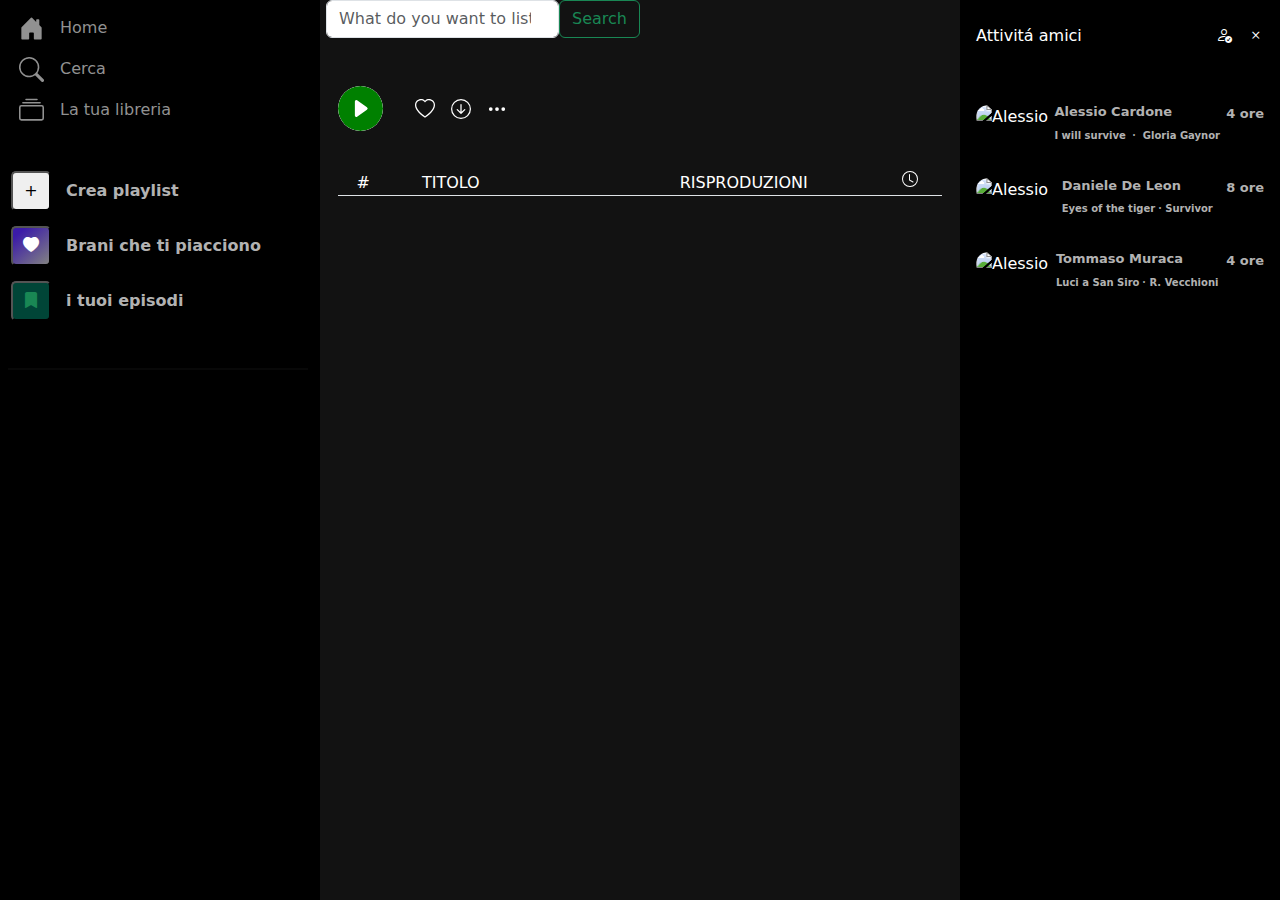
==== commit a14b67fa: "sistemato gradient e id footer" ====
--- a/album.html
+++ b/album.html
@@ -1,19 +1,24 @@
 <!DOCTYPE html>
 <html lang="en">
-
-<head>
-  <meta charset="UTF-8" />
-  <meta name="viewport" content="width=device-width, initial-scale=1.0" />
-  <link href="https://cdn.jsdelivr.net/npm/bootstrap@5.3.3/dist/css/bootstrap.min.css" rel="stylesheet"
-    integrity="sha384-QWTKZyjpPEjISv5WaRU9OFeRpok6YctnYmDr5pNlyT2bRjXh0JMhjY6hW+ALEwIH" crossorigin="anonymous" />
-  <link rel="stylesheet" href="https://cdn.jsdelivr.net/npm/bootstrap-icons@1.11.3/font/bootstrap-icons.min.css" />
-  <link rel="stylesheet" href="style.css" />
-  <title>spotify bw3</title>
-</head>
-
-
-<body>
-  <!-- 
+  <head>
+    <meta charset="UTF-8" />
+    <meta name="viewport" content="width=device-width, initial-scale=1.0" />
+    <link
+      href="https://cdn.jsdelivr.net/npm/bootstrap@5.3.3/dist/css/bootstrap.min.css"
+      rel="stylesheet"
+      integrity="sha384-QWTKZyjpPEjISv5WaRU9OFeRpok6YctnYmDr5pNlyT2bRjXh0JMhjY6hW+ALEwIH"
+      crossorigin="anonymous"
+    />
+    <link
+      rel="stylesheet"
+      href="https://cdn.jsdelivr.net/npm/bootstrap-icons@1.11.3/font/bootstrap-icons.min.css"
+    />
+    <link rel="stylesheet" href="style.css" />
+    <title>spotify bw3</title>
+  </head>
+
+  <body>
+    <!-- 
   <header>
     <nav class="d-none d-lg-flex navbar navbar-expand-lg bg-body-dark text-bg-dark">
       <div class="container-fluid">
@@ -61,476 +66,488 @@
     </nav>
   </header> -->
 
-  <div class="container-fluid d-flex">
-    <!-- ------------------------------------------------ SIDEBAR VERTICAL ------------------------------------------------ -->
-    <div class="d-none d-xl-flex col-lg-3 col-xxl-2">
-      <nav
-        class="navbar navbar-expand-lg navbar-white bg-navbar fixed-left justify-content-between col-lg-3 col-xxl-2 px-2"
-        id="sidebar">
-        <div class="nav-container">
-
-          <button class="navbar-toggler" type="button" data-toggle="collapse" data-target="#navbarNavAltMarkup"
-            aria-controls="navbarNavAltMarkup" aria-expanded="false" aria-label="Toggle navigation">
-            <span class="navbar-toggler-icon"></span>
+    <div class="container-fluid d-flex">
+      <!-- ------------------------------------------------ SIDEBAR VERTICAL ------------------------------------------------ -->
+      <div class="d-none d-xl-flex col-lg-3 col-xxl-2">
+        <nav
+          class="navbar navbar-expand-lg navbar-white bg-navbar fixed-left justify-content-between col-lg-3 col-xxl-2 px-2"
+          id="sidebar"
+        >
+          <div class="nav-container">
+            <button
+              class="navbar-toggler"
+              type="button"
+              data-toggle="collapse"
+              data-target="#navbarNavAltMarkup"
+              aria-controls="navbarNavAltMarkup"
+              aria-expanded="false"
+              aria-label="Toggle navigation"
+            >
+              <span class="navbar-toggler-icon"></span>
+            </button>
+            <div class="collapse navbar-collapse" id="navbarNavAltMarkup">
+              <div class="navbar-nav d-flex flex-column">
+                <ul>
+                  <li>
+                    <a
+                      class="nav-item nav-link d-flex gap-3 align-item-center"
+                      href="index.html"
+                      ><svg
+                        xmlns="http://www.w3.org/2000/svg"
+                        width="25"
+                        height="25"
+                        fill="currentColor"
+                        class="bi bi-house-door-fill"
+                        viewBox="0 0 16 16"
+                      >
+                        <path
+                          d="M6.5 14.5v-3.505c0-.245.25-.495.5-.495h2c.25 0 .5.25.5.5v3.5a.5.5 0 0 0 .5.5h4a.5.5 0 0 0 .5-.5v-7a.5.5 0 0 0-.146-.354L13 5.793V2.5a.5.5 0 0 0-.5-.5h-1a.5.5 0 0 0-.5.5v1.293L8.354 1.146a.5.5 0 0 0-.708 0l-6 6A.5.5 0 0 0 1.5 7.5v7a.5.5 0 0 0 .5.5h4a.5.5 0 0 0 .5-.5"
+                        />
+                      </svg>
+                      <div>Home</div>
+                    </a>
+                  </li>
+                  <li>
+                    <a
+                      class="nav-item nav-link d-flex gap-3 align-item-center"
+                      href="index.html"
+                      ><svg
+                        xmlns="http://www.w3.org/2000/svg"
+                        width="25"
+                        height="25"
+                        fill="currentColor"
+                        class="bi bi-search"
+                        viewBox="0 0 16 16"
+                      >
+                        <path
+                          d="M11.742 10.344a6.5 6.5 0 1 0-1.397 1.398h-.001q.044.06.098.115l3.85 3.85a1 1 0 0 0 1.415-1.414l-3.85-3.85a1 1 0 0 0-.115-.1zM12 6.5a5.5 5.5 0 1 1-11 0 5.5 5.5 0 0 1 11 0"
+                        />
+                      </svg>
+                      <div>Cerca</div>
+                    </a>
+                  </li>
+                  <li>
+                    <a
+                      class="nav-item nav-link d-flex align-item-center gap-3"
+                      href="#"
+                      ><svg
+                        xmlns="http://www.w3.org/2000/svg"
+                        width="25"
+                        height="25"
+                        fill="currentColor"
+                        class="bi bi-collection"
+                        viewBox="0 0 16 16"
+                      >
+                        <path
+                          d="M2.5 3.5a.5.5 0 0 1 0-1h11a.5.5 0 0 1 0 1zm2-2a.5.5 0 0 1 0-1h7a.5.5 0 0 1 0 1zM0 13a1.5 1.5 0 0 0 1.5 1.5h13A1.5 1.5 0 0 0 16 13V6a1.5 1.5 0 0 0-1.5-1.5h-13A1.5 1.5 0 0 0 0 6zm1.5.5A.5.5 0 0 1 1 13V6a.5.5 0 0 1 .5-.5h13a.5.5 0 0 1 .5.5v7a.5.5 0 0 1-.5.5z"
+                        />
+                      </svg>
+                      <div>La tua libreria</div>
+                    </a>
+                  </li>
+                </ul>
+                <ul class="mt-4">
+                  <li>
+                    <button class="addBtn">+</button><span>Crea playlist</span>
+                  </li>
+                  <li>
+                    <button class="addBtn" id="likedBtn">
+                      <i class="bi bi-heart-fill text-white"></i></button
+                    ><span>Brani che ti piacciono</span>
+                  </li>
+                  <li>
+                    <button class="addBtn" id="savedBtn">
+                      <i class="bi bi-bookmark-fill text-success"></i></button
+                    ><span>i tuoi episodi</span>
+                  </li>
+                </ul>
+                <hr />
+              </div>
+            </div>
+          </div>
+        </nav>
+      </div>
+      <!--END SIDEBAR VERTICAL-->
+
+      <!-- ------------------------------------------------ MAIN CONTENT ------------------------------------------------ -->
+      <main class="col-12 col-xl-6 col-xxl-8">
+        <div class="d-none d-xl-flex col-md-6">
+          <input
+            type="search"
+            class="form-control"
+            placeholder="What do you want to listen to?"
+            aria-label="Search"
+            id="search"
+          />
+          <button class="btn btn-outline-success" id="ricerca" type="submit">
+            Search
           </button>
-          <div class="collapse navbar-collapse" id="navbarNavAltMarkup">
-            <div class="navbar-nav d-flex flex-column">
-              <ul>
-                <li>
-                  <a class="nav-item nav-link d-flex gap-3 align-item-center" href="index.html"><svg
-                      xmlns="http://www.w3.org/2000/svg" width="25" height="25" fill="currentColor"
-                      class="bi bi-house-door-fill" viewBox="0 0 16 16">
-                      <path
-                        d="M6.5 14.5v-3.505c0-.245.25-.495.5-.495h2c.25 0 .5.25.5.5v3.5a.5.5 0 0 0 .5.5h4a.5.5 0 0 0 .5-.5v-7a.5.5 0 0 0-.146-.354L13 5.793V2.5a.5.5 0 0 0-.5-.5h-1a.5.5 0 0 0-.5.5v1.293L8.354 1.146a.5.5 0 0 0-.708 0l-6 6A.5.5 0 0 0 1.5 7.5v7a.5.5 0 0 0 .5.5h4a.5.5 0 0 0 .5-.5" />
+        </div>
+
+        <div class="container">
+          <div class="row mt-4">
+            <div class="album-container d-flex flex-column">
+              <div class="d-flex flex-column flex-lg-row gap-md-5" id="album">
+                <!-- album caricato dinamicamente tramite js -->
+                <div
+                  class="d-flex justify-content-between align-items-center d-lg-none my-4"
+                >
+                  <div id="simboli" class="d-flex gap-3 align-items-center">
+                    <!-- heart -->
+                    <svg
+                      xmlns="http://www.w3.org/2000/svg"
+                      width="20"
+                      height="20"
+                      fill="currentColor"
+                      class="bi bi-heart"
+                      viewBox="0 0 16 16"
+                    >
+                      <path
+                        d="m8 2.748-.717-.737C5.6.281 2.514.878 1.4 3.053c-.523 1.023-.641 2.5.314 4.385.92 1.815 2.834 3.989 6.286 6.357 3.452-2.368 5.365-4.542 6.286-6.357.955-1.886.838-3.362.314-4.385C13.486.878 10.4.28 8.717 2.01zM8 15C-7.333 4.868 3.279-3.04 7.824 1.143q.09.083.176.171a3 3 0 0 1 .176-.17C12.72-3.042 23.333 4.867 8 15"
+                      />
                     </svg>
-                    <div>Home</div>
-                  </a>
-                </li>
-                <li>
-                  <a class="nav-item nav-link d-flex gap-3 align-item-center" href="index.html"><svg
-                      xmlns="http://www.w3.org/2000/svg" width="25" height="25" fill="currentColor" class="bi bi-search"
-                      viewBox="0 0 16 16">
-                      <path
-                        d="M11.742 10.344a6.5 6.5 0 1 0-1.397 1.398h-.001q.044.06.098.115l3.85 3.85a1 1 0 0 0 1.415-1.414l-3.85-3.85a1 1 0 0 0-.115-.1zM12 6.5a5.5 5.5 0 1 1-11 0 5.5 5.5 0 0 1 11 0" />
+                    <!-- download -->
+                    <svg
+                      xmlns="http://www.w3.org/2000/svg"
+                      width="20"
+                      height="20"
+                      fill="currentColor"
+                      class="bi bi-arrow-down-circle"
+                      viewBox="0 0 16 16"
+                    >
+                      <path
+                        fill-rule="evenodd"
+                        d="M1 8a7 7 0 1 0 14 0A7 7 0 0 0 1 8m15 0A8 8 0 1 1 0 8a8 8 0 0 1 16 0M8.5 4.5a.5.5 0 0 0-1 0v5.793L5.354 8.146a.5.5 0 1 0-.708.708l3 3a.5.5 0 0 0 .708 0l3-3a.5.5 0 0 0-.708-.708L8.5 10.293z"
+                      />
                     </svg>
-                    <div>Cerca</div>
-                  </a>
-                </li>
-                <li>
-                  <a class="nav-item nav-link d-flex align-item-center gap-3" href="#"><svg
-                      xmlns="http://www.w3.org/2000/svg" width="25" height="25" fill="currentColor"
-                      class="bi bi-collection" viewBox="0 0 16 16">
-                      <path
-                        d="M2.5 3.5a.5.5 0 0 1 0-1h11a.5.5 0 0 1 0 1zm2-2a.5.5 0 0 1 0-1h7a.5.5 0 0 1 0 1zM0 13a1.5 1.5 0 0 0 1.5 1.5h13A1.5 1.5 0 0 0 16 13V6a1.5 1.5 0 0 0-1.5-1.5h-13A1.5 1.5 0 0 0 0 6zm1.5.5A.5.5 0 0 1 1 13V6a.5.5 0 0 1 .5-.5h13a.5.5 0 0 1 .5.5v7a.5.5 0 0 1-.5.5z" />
+                    <!-- other info -->
+                    <svg
+                      xmlns="http://www.w3.org/2000/svg"
+                      width="20"
+                      height="20"
+                      fill="currentColor"
+                      class="bi bi-three-dots-vertical"
+                      viewBox="0 0 16 16"
+                    >
+                      <path
+                        d="M9.5 13a1.5 1.5 0 1 1-3 0 1.5 1.5 0 0 1 3 0m0-5a1.5 1.5 0 1 1-3 0 1.5 1.5 0 0 1 3 0m0-5a1.5 1.5 0 1 1-3 0 1.5 1.5 0 0 1 3 0"
+                      />
                     </svg>
-                    <div>La tua libreria</div>
-                  </a>
-                </li>
-              </ul>
-              <ul class="mt-4">
-                <li>
-                  <button class="addBtn">+</button><span>Crea playlist</span>
-                </li>
-                <li>
-                  <button class="addBtn" id="likedBtn"><i class="bi bi-heart-fill text-white"></i></button><span>Brani
-                    che ti piacciono</span>
-                </li>
-                <li>
-                  <button class="addBtn" id="savedBtn"><i class="bi bi-bookmark-fill text-success"></i></button><span>i
-                    tuoi episodi</span>
-                </li>
-              </ul>
-              <hr>
-            </div>
-          </div>
-        </div>
-
-      </nav>
-    </div>
-    <!--END SIDEBAR VERTICAL-->
-
-    <!-- ------------------------------------------------ MAIN CONTENT ------------------------------------------------ -->
-    <main class="col-12 col-xl-6 col-xxl-8">
-      <div class="d-none d-xl-flex col-md-6">
-        <input type="search" class="form-control" placeholder="What do you want to listen to?" aria-label="Search"
-          id="search" />
-        <button class="btn btn-outline-success" id="ricerca" type="submit">
-          Search
-        </button>
-      </div>
-
-
-      <div class="container">
-        <div class="row mt-4" id="album">
-
-          <!-- album caricato dinamicamente tramite js -->
-
-          <div class="album-container d-flex flex-column">
-            <div class="d-flex flex-column flex-lg-row gap-md-5">
-              <!-- freccia + immagine -->
-              <div class="d-flex">
-                <svg xmlns="http://www.w3.org/2000/svg" width="25" height="25" fill="currentColor"
-                  class="bi bi-arrow-left d-flex ms-2 d-lg-none justify-content-start" viewBox="0 0 16 16">
-                  <path fill-rule="evenodd"
-                    d="M15 8a.5.5 0 0 0-.5-.5H2.707l3.147-3.146a.5.5 0 1 0-.708-.708l-4 4a.5.5 0 0 0 0 .708l4 4a.5.5 0 0 0 .708-.708L2.707 8.5H14.5A.5.5 0 0 0 15 8" />
-                </svg>
-                <div id="cover" class="album-cover d-flex mb-4 m-lg-0 m-auto">
-                  <img src="https://th.bing.com/th/id/OIP.tlCFk4zdkl0dB8Lchz-8RgHaEo?rs=1&pid=ImgDetMain"
-                    alt="Gioventù bruciata" class="object-fit-cover">
-                </div>
-              </div>
-
-              <!-- Titolo, artista, album -->
-              <div class="album-info d-flex flex-column justify-content-lg-end gap-lg-5">
-                <div class="d-none d-lg-flex">Album</div>
-                <h1>Gioventù brucata</h1>
-                <div id="artist" class="d-flex flex-column flex-lg-row gap-2 align-items-lg-center">
-                  <div class="d-flex align-items-center gap-3 mt-2">
-                    <img
-                      src="https://inchiostrosonoroblog.files.wordpress.com/2022/09/pinguini-tattici-nucleari-ricordi.jpg"
-                      alt="${data.artist.name}" class="rounded-circle img-fluid object-fit-cover">
-                    <h4 class="m-0">Pinguini Tattici Nucleari</h4>
                   </div>
-                  <div class="d-flex gap-1 text-secondary mt-2">
-                    <div class="d-lg-none">Album</div>
-                    <div>•</div>
-                    <div class="tracks-date">2017</div>
-                    <div class="d-none d-lg-flex">•</div>
-                    <div class="d-none d-lg-flex tracks-count">12 brani</div>
-                  </div>
-
-                  <!-- simboli + play mobile -->
-                  <div class="d-flex justify-content-between align-items-center d-lg-none my-4">
-                    <div id="simboli" class="d-flex gap-3 align-items-center">
-                      <!-- heart -->
-                      <svg xmlns="http://www.w3.org/2000/svg" width="20" height="20" fill="currentColor"
-                        class="bi bi-heart" viewBox="0 0 16 16">
-                        <path
-                          d="m8 2.748-.717-.737C5.6.281 2.514.878 1.4 3.053c-.523 1.023-.641 2.5.314 4.385.92 1.815 2.834 3.989 6.286 6.357 3.452-2.368 5.365-4.542 6.286-6.357.955-1.886.838-3.362.314-4.385C13.486.878 10.4.28 8.717 2.01zM8 15C-7.333 4.868 3.279-3.04 7.824 1.143q.09.083.176.171a3 3 0 0 1 .176-.17C12.72-3.042 23.333 4.867 8 15" />
-                      </svg>
-                      <!-- download -->
-                      <svg xmlns="http://www.w3.org/2000/svg" width="20" height="20" fill="currentColor"
-                        class="bi bi-arrow-down-circle" viewBox="0 0 16 16">
-                        <path fill-rule="evenodd"
-                          d="M1 8a7 7 0 1 0 14 0A7 7 0 0 0 1 8m15 0A8 8 0 1 1 0 8a8 8 0 0 1 16 0M8.5 4.5a.5.5 0 0 0-1 0v5.793L5.354 8.146a.5.5 0 1 0-.708.708l3 3a.5.5 0 0 0 .708 0l3-3a.5.5 0 0 0-.708-.708L8.5 10.293z" />
-                      </svg>
-                      <!-- other info -->
-                      <svg xmlns="http://www.w3.org/2000/svg" width="20" height="20" fill="currentColor"
-                        class="bi bi-three-dots-vertical" viewBox="0 0 16 16">
-                        <path
-                          d="M9.5 13a1.5 1.5 0 1 1-3 0 1.5 1.5 0 0 1 3 0m0-5a1.5 1.5 0 1 1-3 0 1.5 1.5 0 0 1 3 0m0-5a1.5 1.5 0 1 1-3 0 1.5 1.5 0 0 1 3 0" />
-                      </svg>
-                    </div>
-
-                    <div id="play" class="d-flex d-lg-none gap-3">
-                      <!-- shuffle -->
-                      <svg xmlns="http://www.w3.org/2000/svg" width="20" height="20" fill="currentColor"
-                        class="bi bi-shuffle align-self-center" viewBox="0 0 16 16">
-                        <path fill-rule="evenodd"
-                          d="M0 3.5A.5.5 0 0 1 .5 3H1c2.202 0 3.827 1.24 4.874 2.418.49.552.865 1.102 1.126 1.532.26-.43.636-.98 1.126-1.532C9.173 4.24 10.798 3 13 3v1c-1.798 0-3.173 1.01-4.126 2.082A9.6 9.6 0 0 0 7.556 8a9.6 9.6 0 0 0 1.317 1.918C9.828 10.99 11.204 12 13 12v1c-2.202 0-3.827-1.24-4.874-2.418A10.6 10.6 0 0 1 7 9.05c-.26.43-.636.98-1.126 1.532C4.827 11.76 3.202 13 1 13H.5a.5.5 0 0 1 0-1H1c1.798 0 3.173-1.01 4.126-2.082A9.6 9.6 0 0 0 6.444 8a9.6 9.6 0 0 0-1.317-1.918C4.172 5.01 2.796 4 1 4H.5a.5.5 0 0 1-.5-.5" />
-                        <path
-                          d="M13 5.466V1.534a.25.25 0 0 1 .41-.192l2.36 1.966c.12.1.12.284 0 .384l-2.36 1.966a.25.25 0 0 1-.41-.192m0 9v-3.932a.25.25 0 0 1 .41-.192l2.36 1.966c.12.1.12.284 0 .384l-2.36 1.966a.25.25 0 0 1-.41-.192" />
-                      </svg>
-                      <!-- play -->
-                      <svg xmlns="http://www.w3.org/2000/svg" width="45" height="45" fill="green"
-                        class="bi bi-play-circle-fill bg-white rounded-circle" viewBox="0 0 16 16">
-                        <path
-                          d="M16 8A8 8 0 1 1 0 8a8 8 0 0 1 16 0M6.79 5.093A.5.5 0 0 0 6 5.5v5a.5.5 0 0 0 .79.407l3.5-2.5a.5.5 0 0 0 0-.814z" />
-                      </svg>
-                    </div>
+
+                  <div id="play" class="d-flex d-lg-none gap-3">
+                    <!-- shuffle -->
+                    <svg
+                      xmlns="http://www.w3.org/2000/svg"
+                      width="20"
+                      height="20"
+                      fill="currentColor"
+                      class="bi bi-shuffle align-self-center"
+                      viewBox="0 0 16 16"
+                    >
+                      <path
+                        fill-rule="evenodd"
+                        d="M0 3.5A.5.5 0 0 1 .5 3H1c2.202 0 3.827 1.24 4.874 2.418.49.552.865 1.102 1.126 1.532.26-.43.636-.98 1.126-1.532C9.173 4.24 10.798 3 13 3v1c-1.798 0-3.173 1.01-4.126 2.082A9.6 9.6 0 0 0 7.556 8a9.6 9.6 0 0 0 1.317 1.918C9.828 10.99 11.204 12 13 12v1c-2.202 0-3.827-1.24-4.874-2.418A10.6 10.6 0 0 1 7 9.05c-.26.43-.636.98-1.126 1.532C4.827 11.76 3.202 13 1 13H.5a.5.5 0 0 1 0-1H1c1.798 0 3.173-1.01 4.126-2.082A9.6 9.6 0 0 0 6.444 8a9.6 9.6 0 0 0-1.317-1.918C4.172 5.01 2.796 4 1 4H.5a.5.5 0 0 1-.5-.5"
+                      />
+                      <path
+                        d="M13 5.466V1.534a.25.25 0 0 1 .41-.192l2.36 1.966c.12.1.12.284 0 .384l-2.36 1.966a.25.25 0 0 1-.41-.192m0 9v-3.932a.25.25 0 0 1 .41-.192l2.36 1.966c.12.1.12.284 0 .384l-2.36 1.966a.25.25 0 0 1-.41-.192"
+                      />
+                    </svg>
+                    <!-- play -->
+                    <svg
+                      xmlns="http://www.w3.org/2000/svg"
+                      width="45"
+                      height="45"
+                      fill="green"
+                      class="bi bi-play-circle-fill bg-white rounded-circle"
+                      viewBox="0 0 16 16"
+                    >
+                      <path
+                        d="M16 8A8 8 0 1 1 0 8a8 8 0 0 1 16 0M6.79 5.093A.5.5 0 0 0 6 5.5v5a.5.5 0 0 0 .79.407l3.5-2.5a.5.5 0 0 0 0-.814z"
+                      />
+                    </svg>
                   </div>
                 </div>
               </div>
-            </div>
-
-            <!-- simboli + play da medium -->
-            <div class="d-flex justify-content-between align-items-center my-4 d-none d-lg-flex">
-              <div id="simboli" class="d-flex gap-3 align-items-center">
-                <!-- play -->
-                <svg xmlns="http://www.w3.org/2000/svg" width="45" height="45" fill="green"
-                  class="bi bi-play-circle-fill bg-white rounded-circle me-3" viewBox="0 0 16 16">
-                  <path
-                    d="M16 8A8 8 0 1 1 0 8a8 8 0 0 1 16 0M6.79 5.093A.5.5 0 0 0 6 5.5v5a.5.5 0 0 0 .79.407l3.5-2.5a.5.5 0 0 0 0-.814z" />
-                </svg>
-                <!-- heart -->
-                <svg xmlns="http://www.w3.org/2000/svg" width="20" height="20" fill="currentColor" class="bi bi-heart"
-                  viewBox="0 0 16 16">
-                  <path
-                    d="m8 2.748-.717-.737C5.6.281 2.514.878 1.4 3.053c-.523 1.023-.641 2.5.314 4.385.92 1.815 2.834 3.989 6.286 6.357 3.452-2.368 5.365-4.542 6.286-6.357.955-1.886.838-3.362.314-4.385C13.486.878 10.4.28 8.717 2.01zM8 15C-7.333 4.868 3.279-3.04 7.824 1.143q.09.083.176.171a3 3 0 0 1 .176-.17C12.72-3.042 23.333 4.867 8 15" />
-                </svg>
-                <!-- download -->
-                <svg xmlns="http://www.w3.org/2000/svg" width="20" height="20" fill="currentColor"
-                  class="bi bi-arrow-down-circle" viewBox="0 0 16 16">
-                  <path fill-rule="evenodd"
-                    d="M1 8a7 7 0 1 0 14 0A7 7 0 0 0 1 8m15 0A8 8 0 1 1 0 8a8 8 0 0 1 16 0M8.5 4.5a.5.5 0 0 0-1 0v5.793L5.354 8.146a.5.5 0 1 0-.708.708l3 3a.5.5 0 0 0 .708 0l3-3a.5.5 0 0 0-.708-.708L8.5 10.293z" />
-                </svg>
-                <!-- other info -->
-                <svg xmlns="http://www.w3.org/2000/svg" width="20" height="20" fill="currentColor"
-                  class="bi bi-three-dots" viewBox="0 0 16 16">
-                  <path
-                    d="M3 9.5a1.5 1.5 0 1 1 0-3 1.5 1.5 0 0 1 0 3m5 0a1.5 1.5 0 1 1 0-3 1.5 1.5 0 0 1 0 3m5 0a1.5 1.5 0 1 1 0-3 1.5 1.5 0 0 1 0 3" />
-                </svg>
-              </div>
-            </div>
-
-
-            <!-- ------------------------------------------------ TRACKS-LIST ------------------------------------------------ -->
-            <div id="tracks-list" class="d-flex flex-column mt-3 gap-4">
-
-              <!-- intestazione tracks -->
-              <div class="d-none d-md-flex justify-content-between border-bottom">
-                <div class="d-flex col-md-1 justify-content-center">#</div>
-                <div class="d-flex col-md-5">TITOLO</div>
-                <div class="d-flex col-md-2 justify-content-end">RISPRODUZIONI</div>
-                <div class="d-flex col-md-2 pe-4 justify-content-end">
-                  <svg xmlns="http://www.w3.org/2000/svg" width="16" height="16" fill="currentColor" class="bi bi-clock"
-                    viewBox="0 0 16 16">
-                    <path d="M8 3.5a.5.5 0 0 0-1 0V9a.5.5 0 0 0 .252.434l3.5 2a.5.5 0 0 0 .496-.868L8 8.71z" />
-                    <path d="M8 16A8 8 0 1 0 8 0a8 8 0 0 0 0 16m7-8A7 7 0 1 1 1 8a7 7 0 0 1 14 0" />
+
+              <!-- simboli + play da medium -->
+              <div
+                class="d-flex justify-content-between align-items-center my-4 d-none d-lg-flex"
+              >
+                <div id="simboli" class="d-flex gap-3 align-items-center">
+                  <!-- play -->
+                  <svg
+                    xmlns="http://www.w3.org/2000/svg"
+                    width="45"
+                    height="45"
+                    fill="green"
+                    class="bi bi-play-circle-fill bg-white rounded-circle me-3"
+                    viewBox="0 0 16 16"
+                  >
+                    <path
+                      d="M16 8A8 8 0 1 1 0 8a8 8 0 0 1 16 0M6.79 5.093A.5.5 0 0 0 6 5.5v5a.5.5 0 0 0 .79.407l3.5-2.5a.5.5 0 0 0 0-.814z"
+                    />
+                  </svg>
+                  <!-- heart -->
+                  <svg
+                    xmlns="http://www.w3.org/2000/svg"
+                    width="20"
+                    height="20"
+                    fill="currentColor"
+                    class="bi bi-heart"
+                    viewBox="0 0 16 16"
+                  >
+                    <path
+                      d="m8 2.748-.717-.737C5.6.281 2.514.878 1.4 3.053c-.523 1.023-.641 2.5.314 4.385.92 1.815 2.834 3.989 6.286 6.357 3.452-2.368 5.365-4.542 6.286-6.357.955-1.886.838-3.362.314-4.385C13.486.878 10.4.28 8.717 2.01zM8 15C-7.333 4.868 3.279-3.04 7.824 1.143q.09.083.176.171a3 3 0 0 1 .176-.17C12.72-3.042 23.333 4.867 8 15"
+                    />
+                  </svg>
+                  <!-- download -->
+                  <svg
+                    xmlns="http://www.w3.org/2000/svg"
+                    width="20"
+                    height="20"
+                    fill="currentColor"
+                    class="bi bi-arrow-down-circle"
+                    viewBox="0 0 16 16"
+                  >
+                    <path
+                      fill-rule="evenodd"
+                      d="M1 8a7 7 0 1 0 14 0A7 7 0 0 0 1 8m15 0A8 8 0 1 1 0 8a8 8 0 0 1 16 0M8.5 4.5a.5.5 0 0 0-1 0v5.793L5.354 8.146a.5.5 0 1 0-.708.708l3 3a.5.5 0 0 0 .708 0l3-3a.5.5 0 0 0-.708-.708L8.5 10.293z"
+                    />
+                  </svg>
+                  <!-- other info -->
+                  <svg
+                    xmlns="http://www.w3.org/2000/svg"
+                    width="20"
+                    height="20"
+                    fill="currentColor"
+                    class="bi bi-three-dots"
+                    viewBox="0 0 16 16"
+                  >
+                    <path
+                      d="M3 9.5a1.5 1.5 0 1 1 0-3 1.5 1.5 0 0 1 0 3m5 0a1.5 1.5 0 1 1 0-3 1.5 1.5 0 0 1 0 3m5 0a1.5 1.5 0 1 1 0-3 1.5 1.5 0 0 1 0 3"
+                    />
                   </svg>
                 </div>
               </div>
 
-              <!-- TRACK 1 -->
-              <div class="track-item d-flex flex-row gap-3 align-items-center justify-content-between">
-                <!-- track number -->
-                <div id="track-number" class="d-none d-md-flex col-md-1 justify-content-center">${index + 1}</div>
-
-                <!-- track title + artist -->
-                <div id="title-artist" class="col-md-5">
-                  <div id="track-title">${data.title}</div>
-                  <div id="track-artist" class="text-secondary">${data.artist.name}</div>
+              <!-- ------------------------------------------------ TRACKS-LIST ------------------------------------------------ -->
+              <div id="tracks-list" class="d-flex flex-column mt-3 gap-4">
+                <!-- intestazione tracks -->
+                <div
+                  class="d-none d-md-flex justify-content-between border-bottom"
+                >
+                  <div class="d-flex col-md-1 justify-content-center">#</div>
+                  <div class="d-flex col-md-5">TITOLO</div>
+                  <div class="d-flex col-md-2 justify-content-end">
+                    RISPRODUZIONI
+                  </div>
+                  <div class="d-flex col-md-2 pe-4 justify-content-end">
+                    <svg
+                      xmlns="http://www.w3.org/2000/svg"
+                      width="16"
+                      height="16"
+                      fill="currentColor"
+                      class="bi bi-clock"
+                      viewBox="0 0 16 16"
+                    >
+                      <path
+                        d="M8 3.5a.5.5 0 0 0-1 0V9a.5.5 0 0 0 .252.434l3.5 2a.5.5 0 0 0 .496-.868L8 8.71z"
+                      />
+                      <path
+                        d="M8 16A8 8 0 1 0 8 0a8 8 0 0 0 0 16m7-8A7 7 0 1 1 1 8a7 7 0 0 1 14 0"
+                      />
+                    </svg>
+                  </div>
                 </div>
-
-                <!-- other info -->
-                <div class="d-flex align-items-center d-md-none">
-                  <svg xmlns="http://www.w3.org/2000/svg" width="16" height="16" fill="currentColor"
-                    class="bi bi-three-dots-vertical" viewBox="0 0 16 16">
-                    <path
-                      d="M9.5 13a1.5 1.5 0 1 1-3 0 1.5 1.5 0 0 1 3 0m0-5a1.5 1.5 0 1 1-3 0 1.5 1.5 0 0 1 3 0m0-5a1.5 1.5 0 1 1-3 0 1.5 1.5 0 0 1 3 0" />
-                  </svg>
-                </div>
-
-                <!-- rank -->
-                <div id="track-rank" class="d-none d-md-flex col-md-2 justify-content-end">${track.rank}</div>
-
-                <!-- duration -->
-                <div id="track-duration" class="d-none d-md-flex pe-4 col-md-2 justify-content-end">
-                  ${durataFormattata(track.duration)}s
-                </div>
+                <div class="container-fluid" id="tracks"></div>
               </div>
-
-
-
-
-
-
-              <!-- ----------------------------DA ELIMINARE!!! ----------------------------------- -->
-              <!-- TRACK 2 -->
-              <div class="track-item d-flex flex-row gap-3 align-items-center justify-content-between">
-                <!-- track number -->
-                <div id="track-number" class="d-none d-md-flex col-md-1 justify-content-center">${index + 1}</div>
-
-                <!-- track title + artist -->
-                <div id="title-artist" class="col-md-5">
-                  <div id="track-title">Montanelli - Intro</div>
-                  <div id="track-artist" class="text-secondary">Pinguini Tattici Nucleari</div>
-                </div>
-
-                <!-- other info -->
-                <div class="d-flex align-items-center d-md-none">
-                  <svg xmlns="http://www.w3.org/2000/svg" width="16" height="16" fill="currentColor"
-                    class="bi bi-three-dots-vertical" viewBox="0 0 16 16">
-                    <path
-                      d="M9.5 13a1.5 1.5 0 1 1-3 0 1.5 1.5 0 0 1 3 0m0-5a1.5 1.5 0 1 1-3 0 1.5 1.5 0 0 1 3 0m0-5a1.5 1.5 0 1 1-3 0 1.5 1.5 0 0 1 3 0" />
-                  </svg>
-                </div>
-
-                <!-- rank -->
-                <div id="track-rank" class="d-none d-md-flex col-md-2 justify-content-end">${track.rank}</div>
-
-                <!-- duration -->
-                <div id="track-duration" class="d-none d-md-flex pe-4 col-md-2 justify-content-end">16:25:65
-                </div>
-              </div>
-
-
-              <!-- TRACK 3 -->
-              <div class="track-item d-flex flex-row gap-3 align-items-center justify-content-between">
-                <!-- track number -->
-                <div id="track-number" class="d-none d-md-flex col-md-1 justify-content-center">${index + 1}</div>
-
-                <!-- track title + artist -->
-                <div id="title-artist" class="col-md-5">
-                  <div id="track-title">Montanelli - Intro</div>
-                  <div id="track-artist" class="text-secondary">Pinguini Tattici Nucleari</div>
-                </div>
-
-                <!-- other info -->
-                <div class="d-flex align-items-center d-md-none">
-                  <svg xmlns="http://www.w3.org/2000/svg" width="16" height="16" fill="currentColor"
-                    class="bi bi-three-dots-vertical" viewBox="0 0 16 16">
-                    <path
-                      d="M9.5 13a1.5 1.5 0 1 1-3 0 1.5 1.5 0 0 1 3 0m0-5a1.5 1.5 0 1 1-3 0 1.5 1.5 0 0 1 3 0m0-5a1.5 1.5 0 1 1-3 0 1.5 1.5 0 0 1 3 0" />
-                  </svg>
-                </div>
-
-                <!-- rank -->
-                <div id="track-rank" class="d-none d-md-flex col-md-2 justify-content-end">${track.rank}</div>
-
-                <!-- duration -->
-                <div id="track-duration" class="d-none d-md-flex pe-4 col-md-2 justify-content-end">16:25:65
-                </div>
-              </div>
-
-
-              <!-- TRACK 4 -->
-              <div class="track-item d-flex flex-row gap-3 align-items-center justify-content-between">
-                <!-- track number -->
-                <div id="track-number" class="d-none d-md-flex col-md-1 justify-content-center">4</div>
-
-                <!-- track title + artist -->
-                <div id="title-artist" class="col-md-5">
-                  <div id="track-title">Montanelli - Intro</div>
-                  <div id="track-artist" class="text-secondary">Pinguini Tattici Nucleari</div>
-                </div>
-
-                <!-- other info -->
-                <div class="d-flex align-items-center d-md-none">
-                  <svg xmlns="http://www.w3.org/2000/svg" width="16" height="16" fill="currentColor"
-                    class="bi bi-three-dots-vertical" viewBox="0 0 16 16">
-                    <path
-                      d="M9.5 13a1.5 1.5 0 1 1-3 0 1.5 1.5 0 0 1 3 0m0-5a1.5 1.5 0 1 1-3 0 1.5 1.5 0 0 1 3 0m0-5a1.5 1.5 0 1 1-3 0 1.5 1.5 0 0 1 3 0" />
-                  </svg>
-                </div>
-
-                <!-- rank -->
-                <div id="track-rank" class="d-none d-md-flex col-md-2 justify-content-end">${track.rank}</div>
-
-                <!-- duration -->
-                <div id="track-duration" class="d-none d-md-flex col-md-2 pe-4 ms-xl-2 justify-content-end">16:25:65
-                </div>
-              </div>
-            </div>
-            <!-- ----------------------------DA ELIMINARE (fino a qui)!!! ----------------------------------- -->
-
-
-
-
+            </div>
           </div>
         </div>
+      </main>
+      <!-- ------------------------------------------------ RIGHT SIDE ------------------------------------------------ -->
+
+      <div
+        class="d-none d-xl-flex col-lg-3 col-xxl-2 flex-column banner-right px-3"
+        id="rightSidebar"
+      >
+        <div class="firstSide mt-3">
+          <h6>Attivitá amici</h6>
+          <div class="d-flex justify-content-between">
+            <i class="bi bi-person-check align-item-center px-3"></i>
+            <i class="bi bi-x"></i>
+          </div>
+        </div>
+
+        <div class="secondSide mt-5 d-flex flex-column">
+          <div class="friendZone d-flex justify-content-between">
+            <div>
+              <img
+                src="assets/Little-Boy-Surfing.jpg"
+                alt="Alessio"
+                class="imgProfilo"
+              />
+            </div>
+            <div class="d-flex flex-column justify-content-start">
+              <h5>Alessio Cardone</h5>
+              <small
+                >I will survive <i class="bi bi-dot"></i> Gloria Gaynor</small
+              >
+            </div>
+            <div class="d-flex justify-content-end">
+              <p>4 ore</p>
+            </div>
+          </div>
+
+          <div class="friendZone d-flex justify-content-between">
+            <div>
+              <img src="assets/640x360.jpg" alt="Alessio" class="imgProfilo" />
+            </div>
+            <div class="d-flex flex-column justify-content-start">
+              <h5>Daniele De Leon</h5>
+              <small>Eyes of the tiger<i class="bi bi-dot"></i>Survivor</small>
+            </div>
+            <div class="d-flex justify-content-end">
+              <p>8 ore</p>
+            </div>
+          </div>
+
+          <div class="friendZone d-flex justify-content-between">
+            <div>
+              <img src="assets/images.webp" alt="Alessio" class="imgProfilo" />
+            </div>
+            <div class="d-flex flex-column justify-content-start">
+              <h5>Tommaso Muraca</h5>
+              <small
+                >Luci a San Siro<i class="bi bi-dot"></i>R. Vecchioni</small
+              >
+            </div>
+            <div class="d-flex justify-content-end">
+              <p>4 ore</p>
+            </div>
+          </div>
+        </div>
+        <!--chiusura second section-->
       </div>
-    </main>
-    <!-- ------------------------------------------------ RIGHT SIDE ------------------------------------------------ -->
-
-    <div class="d-none d-xl-flex col-lg-3 col-xxl-2 flex-column banner-right px-3" id="rightSidebar">
-
-      <div class="firstSide mt-3">
-        <h6>Attivitá amici</h6>
-        <div class="d-flex justify-content-between">
-          <i class="bi bi-person-check align-item-center px-3"></i>
-          <i class="bi bi-x"></i>
-        </div>
+      <!--chiusura colonna-->
+    </div>
+
+    <!-- ------------------------------------------------ FOOTER ------------------------------------------------ -->
+    <footer id="player" class="bg-black d-lg-none">
+      <div
+        id="current-track"
+        class="d-flex justify-content-end align-items-center bg-dark gap-3 pe-3 py-2 rounded"
+      >
+        <div>Montanelli - Intro</div>
+        <svg
+          xmlns="http://www.w3.org/2000/svg"
+          width="20"
+          height="20"
+          fill="currentColor"
+          class="bi bi-music-player"
+          viewBox="0 0 16 16"
+        >
+          <path
+            d="M4 3a1 1 0 0 1 1-1h6a1 1 0 0 1 1 1v3a1 1 0 0 1-1 1H5a1 1 0 0 1-1-1zm1 0v3h6V3zm3 9a1 1 0 1 0 0-2 1 1 0 0 0 0 2"
+          />
+          <path
+            d="M11 11a3 3 0 1 1-6 0 3 3 0 0 1 6 0m-3 2a2 2 0 1 0 0-4 2 2 0 0 0 0 4"
+          />
+          <path
+            d="M2 2a2 2 0 0 1 2-2h8a2 2 0 0 1 2 2v12a2 2 0 0 1-2 2H4a2 2 0 0 1-2-2zm2-1a1 1 0 0 0-1 1v12a1 1 0 0 0 1 1h8a1 1 0 0 0 1-1V2a1 1 0 0 0-1-1z"
+          />
+        </svg>
+        <svg
+          xmlns="http://www.w3.org/2000/svg"
+          width="20"
+          height="20"
+          fill="currentColor"
+          class="bi bi-heart"
+          viewBox="0 0 16 16"
+        >
+          <path
+            d="m8 2.748-.717-.737C5.6.281 2.514.878 1.4 3.053c-.523 1.023-.641 2.5.314 4.385.92 1.815 2.834 3.989 6.286 6.357 3.452-2.368 5.365-4.542 6.286-6.357.955-1.886.838-3.362.314-4.385C13.486.878 10.4.28 8.717 2.01zM8 15C-7.333 4.868 3.279-3.04 7.824 1.143q.09.083.176.171a3 3 0 0 1 .176-.17C12.72-3.042 23.333 4.867 8 15"
+          />
+        </svg>
+        <svg
+          xmlns="http://www.w3.org/2000/svg"
+          width="30"
+          height="30"
+          fill="currentColor"
+          class="bi bi-play-fill"
+          viewBox="0 0 16 16"
+        >
+          <path
+            d="m11.596 8.697-6.363 3.692c-.54.313-1.233-.066-1.233-.697V4.308c0-.63.692-1.01 1.233-.696l6.363 3.692a.802.802 0 0 1 0 1.393"
+          />
+        </svg>
       </div>
 
-
-      <div class="secondSide mt-5 d-flex flex-column">
-        <div class="friendZone d-flex justify-content-between">
-          <div>
-            <img src="assets/Little-Boy-Surfing.jpg" alt="Alessio" class="imgProfilo" />
-          </div>
-          <div class="d-flex flex-column justify-content-start">
-            <h5>Alessio Cardone</h5>
-            <small>I will survive <i class="bi bi-dot"></i> Gloria Gaynor</small>
-          </div>
-          <div class="d-flex justify-content-end">
-            <p>4 ore</p>
-          </div>
-        </div>
-
-        <div class="friendZone d-flex justify-content-between">
-          <div>
-            <img src="assets/640x360.jpg" alt="Alessio" class="imgProfilo" />
-          </div>
-          <div class="d-flex flex-column justify-content-start">
-            <h5>Daniele De Leon</h5>
-            <small>Eyes of the tiger<i class="bi bi-dot"></i>Survivor</small>
-          </div>
-          <div class="d-flex justify-content-end">
-            <p>8 ore</p>
-          </div>
-        </div>
-
-
-        <div class="friendZone d-flex justify-content-between">
-          <div>
-            <img src="assets/images.webp" alt="Alessio" class="imgProfilo" />
-          </div>
-          <div class="d-flex flex-column justify-content-start">
-            <h5>Tommaso Muraca</h5>
-            <small>Luci a San Siro<i class="bi bi-dot"></i>R. Vecchioni</small>
-          </div>
-          <div class="d-flex justify-content-end">
-            <p>4 ore</p>
-          </div>
-        </div>
-
-      </div><!--chiusura second section-->
-    </div> <!--chiusura colonna-->
-
-  </div>
-
-  <!-- ------------------------------------------------ FOOTER ------------------------------------------------ -->
-  <footer class="bg-black d-lg-none">
-
-    <div id="current-track" class="d-flex justify-content-end align-items-center bg-dark gap-3 pe-3 py-2 rounded">
-      <div>Montanelli - Intro</div>
-      <svg xmlns="http://www.w3.org/2000/svg" width="20" height="20" fill="currentColor" class="bi bi-music-player"
-        viewBox="0 0 16 16">
-        <path
-          d="M4 3a1 1 0 0 1 1-1h6a1 1 0 0 1 1 1v3a1 1 0 0 1-1 1H5a1 1 0 0 1-1-1zm1 0v3h6V3zm3 9a1 1 0 1 0 0-2 1 1 0 0 0 0 2" />
-        <path d="M11 11a3 3 0 1 1-6 0 3 3 0 0 1 6 0m-3 2a2 2 0 1 0 0-4 2 2 0 0 0 0 4" />
-        <path
-          d="M2 2a2 2 0 0 1 2-2h8a2 2 0 0 1 2 2v12a2 2 0 0 1-2 2H4a2 2 0 0 1-2-2zm2-1a1 1 0 0 0-1 1v12a1 1 0 0 0 1 1h8a1 1 0 0 0 1-1V2a1 1 0 0 0-1-1z" />
-      </svg>
-      <svg xmlns="http://www.w3.org/2000/svg" width="20" height="20" fill="currentColor" class="bi bi-heart"
-        viewBox="0 0 16 16">
-        <path
-          d="m8 2.748-.717-.737C5.6.281 2.514.878 1.4 3.053c-.523 1.023-.641 2.5.314 4.385.92 1.815 2.834 3.989 6.286 6.357 3.452-2.368 5.365-4.542 6.286-6.357.955-1.886.838-3.362.314-4.385C13.486.878 10.4.28 8.717 2.01zM8 15C-7.333 4.868 3.279-3.04 7.824 1.143q.09.083.176.171a3 3 0 0 1 .176-.17C12.72-3.042 23.333 4.867 8 15" />
-      </svg>
-      <svg xmlns="http://www.w3.org/2000/svg" width="30" height="30" fill="currentColor" class="bi bi-play-fill"
-        viewBox="0 0 16 16">
-        <path
-          d="m11.596 8.697-6.363 3.692c-.54.313-1.233-.066-1.233-.697V4.308c0-.63.692-1.01 1.233-.696l6.363 3.692a.802.802 0 0 1 0 1.393" />
-      </svg>
-    </div>
-
-    <div class="d-flex justify-content-center my-2 gap-5">
-
-      <!-- home -->
-      <div class="d-flex flex-column align-items-center gap-2">
-        <svg xmlns="http://www.w3.org/2000/svg" width="25" height="25" fill="currentColor" class="bi bi-house-door-fill"
-          viewBox="0 0 16 16">
-          <path
-            d="M6.5 14.5v-3.505c0-.245.25-.495.5-.495h2c.25 0 .5.25.5.5v3.5a.5.5 0 0 0 .5.5h4a.5.5 0 0 0 .5-.5v-7a.5.5 0 0 0-.146-.354L13 5.793V2.5a.5.5 0 0 0-.5-.5h-1a.5.5 0 0 0-.5.5v1.293L8.354 1.146a.5.5 0 0 0-.708 0l-6 6A.5.5 0 0 0 1.5 7.5v7a.5.5 0 0 0 .5.5h4a.5.5 0 0 0 .5-.5" />
-        </svg>
-        <div class="scritta">Home</div>
+      <div class="d-flex justify-content-center my-2 gap-5">
+        <!-- home -->
+        <div class="d-flex flex-column align-items-center gap-2">
+          <svg
+            xmlns="http://www.w3.org/2000/svg"
+            width="25"
+            height="25"
+            fill="currentColor"
+            class="bi bi-house-door-fill"
+            viewBox="0 0 16 16"
+          >
+            <path
+              d="M6.5 14.5v-3.505c0-.245.25-.495.5-.495h2c.25 0 .5.25.5.5v3.5a.5.5 0 0 0 .5.5h4a.5.5 0 0 0 .5-.5v-7a.5.5 0 0 0-.146-.354L13 5.793V2.5a.5.5 0 0 0-.5-.5h-1a.5.5 0 0 0-.5.5v1.293L8.354 1.146a.5.5 0 0 0-.708 0l-6 6A.5.5 0 0 0 1.5 7.5v7a.5.5 0 0 0 .5.5h4a.5.5 0 0 0 .5-.5"
+            />
+          </svg>
+          <div class="scritta">Home</div>
+        </div>
+
+        <!-- cerca -->
+        <div class="d-flex flex-column align-items-center ms-2 gap-2">
+          <svg
+            xmlns="http://www.w3.org/2000/svg"
+            width="25"
+            height="25"
+            fill="currentColor"
+            class="bi bi-search"
+            viewBox="0 0 16 16"
+          >
+            <path
+              d="M11.742 10.344a6.5 6.5 0 1 0-1.397 1.398h-.001q.044.06.098.115l3.85 3.85a1 1 0 0 0 1.415-1.414l-3.85-3.85a1 1 0 0 0-.115-.1zM12 6.5a5.5 5.5 0 1 1-11 0 5.5 5.5 0 0 1 11 0"
+            />
+          </svg>
+          <div class="scritta">Cerca</div>
+        </div>
+
+        <!-- la tua libreria -->
+        <div class="d-flex flex-column align-items-center gap-2">
+          <svg
+            xmlns="http://www.w3.org/2000/svg"
+            width="25"
+            height="25"
+            fill="currentColor"
+            class="bi bi-collection"
+            viewBox="0 0 16 16"
+          >
+            <path
+              d="M2.5 3.5a.5.5 0 0 1 0-1h11a.5.5 0 0 1 0 1zm2-2a.5.5 0 0 1 0-1h7a.5.5 0 0 1 0 1zM0 13a1.5 1.5 0 0 0 1.5 1.5h13A1.5 1.5 0 0 0 16 13V6a1.5 1.5 0 0 0-1.5-1.5h-13A1.5 1.5 0 0 0 0 6zm1.5.5A.5.5 0 0 1 1 13V6a.5.5 0 0 1 .5-.5h13a.5.5 0 0 1 .5.5v7a.5.5 0 0 1-.5.5z"
+            />
+          </svg>
+          <div class="scritta">La tua libreria</div>
+        </div>
       </div>
-
-      <!-- cerca -->
-      <div class="d-flex flex-column align-items-center ms-2 gap-2">
-        <svg xmlns="http://www.w3.org/2000/svg" width="25" height="25" fill="currentColor" class="bi bi-search"
-          viewBox="0 0 16 16">
-          <path
-            d="M11.742 10.344a6.5 6.5 0 1 0-1.397 1.398h-.001q.044.06.098.115l3.85 3.85a1 1 0 0 0 1.415-1.414l-3.85-3.85a1 1 0 0 0-.115-.1zM12 6.5a5.5 5.5 0 1 1-11 0 5.5 5.5 0 0 1 11 0" />
-        </svg>
-        <div class="scritta">Cerca</div>
-      </div>
-
-      <!-- la tua libreria -->
-      <div class="d-flex flex-column align-items-center gap-2">
-        <svg xmlns="http://www.w3.org/2000/svg" width="25" height="25" fill="currentColor" class="bi bi-collection"
-          viewBox="0 0 16 16">
-          <path
-            d="M2.5 3.5a.5.5 0 0 1 0-1h11a.5.5 0 0 1 0 1zm2-2a.5.5 0 0 1 0-1h7a.5.5 0 0 1 0 1zM0 13a1.5 1.5 0 0 0 1.5 1.5h13A1.5 1.5 0 0 0 16 13V6a1.5 1.5 0 0 0-1.5-1.5h-13A1.5 1.5 0 0 0 0 6zm1.5.5A.5.5 0 0 1 1 13V6a.5.5 0 0 1 .5-.5h13a.5.5 0 0 1 .5.5v7a.5.5 0 0 1-.5.5z" />
-        </svg>
-        <div class="scritta">La tua libreria</div>
-      </div>
-
-    </div>
-
-  </footer>
-
-  <div id="left-bar"></div>
-
-  <div id="right-bar"></div>
-
-</body>
-
-
-<script src="https://cdn.jsdelivr.net/npm/bootstrap@5.3.3/dist/js/bootstrap.bundle.min.js"
-  integrity="sha384-YvpcrYf0tY3lHB60NNkmXc5s9fDVZLESaAA55NDzOxhy9GkcIdslK1eN7N6jIeHz" crossorigin="anonymous"></script>
-
-<script type="module" src="album.js"></script>
-
-</html>+    </footer>
+
+    <div id="left-bar"></div>
+
+    <div id="right-bar"></div>
+  </body>
+
+  <script
+    src="https://cdn.jsdelivr.net/npm/bootstrap@5.3.3/dist/js/bootstrap.bundle.min.js"
+    integrity="sha384-YvpcrYf0tY3lHB60NNkmXc5s9fDVZLESaAA55NDzOxhy9GkcIdslK1eN7N6jIeHz"
+    crossorigin="anonymous"
+  ></script>
+
+  <script type="module" src="album.js"></script>
+</html>
--- a/style.css
+++ b/style.css
@@ -73,7 +73,7 @@
 
 body{
     background: #121212;
-      background: linear-gradient(15deg, #121212 30%, #212121 100%);
+      /* background: linear-gradient(15deg, #121212 30%, #212121 100%); */
       height: 100vh;
       color: white;
       }
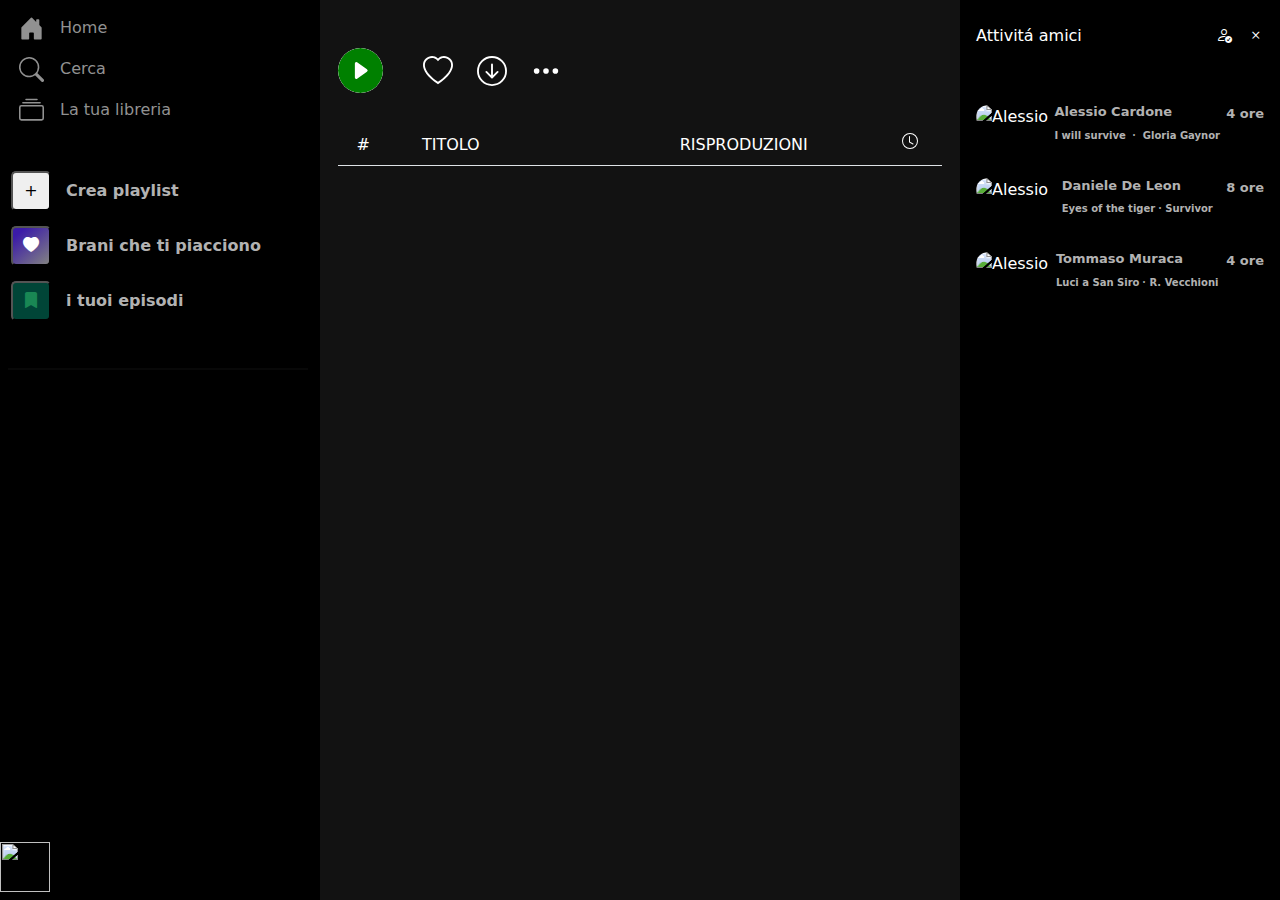
==== commit d6e55b52: "modifiche varie" ====
--- a/album.html
+++ b/album.html
@@ -1,553 +1,324 @@
 <!DOCTYPE html>
 <html lang="en">
-  <head>
-    <meta charset="UTF-8" />
-    <meta name="viewport" content="width=device-width, initial-scale=1.0" />
-    <link
-      href="https://cdn.jsdelivr.net/npm/bootstrap@5.3.3/dist/css/bootstrap.min.css"
-      rel="stylesheet"
-      integrity="sha384-QWTKZyjpPEjISv5WaRU9OFeRpok6YctnYmDr5pNlyT2bRjXh0JMhjY6hW+ALEwIH"
-      crossorigin="anonymous"
-    />
-    <link
-      rel="stylesheet"
-      href="https://cdn.jsdelivr.net/npm/bootstrap-icons@1.11.3/font/bootstrap-icons.min.css"
-    />
-    <link rel="stylesheet" href="style.css" />
-    <title>spotify bw3</title>
-  </head>
-
-  <body>
-    <!-- 
-  <header>
-    <nav class="d-none d-lg-flex navbar navbar-expand-lg bg-body-dark text-bg-dark">
-      <div class="container-fluid">
-        <a class="navbar-brand" href="#">Navbar</a>
-        <button class="navbar-toggler" type="button" data-bs-toggle="collapse" data-bs-target="#navbarSupportedContent"
-          aria-controls="navbarSupportedContent" aria-expanded="false" aria-label="Toggle navigation">
-          <span class="navbar-toggler-icon"></span>
-        </button>
-        <div class="collapse navbar-collapse" id="navbarSupportedContent">
-          <ul class="navbar-nav me-auto mb-2 mb-lg-0">
-            <li class="nav-item">
-              <a class="nav-link active" aria-current="page" href="#">Home</a>
-            </li>
-            <li class="nav-item">
-              <a class="nav-link" href="#">Link</a>
-            </li>
-            <li class="nav-item dropdown">
-              <a class="nav-link dropdown-toggle" href="#" role="button" data-bs-toggle="dropdown"
-                aria-expanded="false">
-                Dropdown
-              </a>
-              <ul class="dropdown-menu">
-                <li><a class="dropdown-item" href="#">Action</a></li>
-                <li><a class="dropdown-item" href="#">Another action</a></li>
-                <li>
-                  <hr class="dropdown-divider" />
-                </li>
-                <li>
-                  <a class="dropdown-item" href="#">Something else here</a>
+
+<head>
+  <meta charset="UTF-8" />
+  <meta name="viewport" content="width=device-width, initial-scale=1.0" />
+  <link href="https://cdn.jsdelivr.net/npm/bootstrap@5.3.3/dist/css/bootstrap.min.css" rel="stylesheet"
+    integrity="sha384-QWTKZyjpPEjISv5WaRU9OFeRpok6YctnYmDr5pNlyT2bRjXh0JMhjY6hW+ALEwIH" crossorigin="anonymous" />
+  <link rel="stylesheet" href="https://cdn.jsdelivr.net/npm/bootstrap-icons@1.11.3/font/bootstrap-icons.min.css" />
+  <link rel="stylesheet" href="style.css" />
+  <title>spotify bw3</title>
+</head>
+
+<body>
+
+  <div class="container-fluid d-flex">
+    <!-- ------------------------------------------------ SIDEBAR VERTICAL ------------------------------------------------ -->
+    <div class="d-none d-xl-flex col-lg-3 col-xxl-2">
+      <nav
+        class="navbar navbar-expand-lg navbar-white bg-navbar fixed-left justify-content-between col-lg-3 col-xxl-2 px-2"
+        id="sidebar">
+        <div class="nav-container">
+          <button class="navbar-toggler" type="button" data-toggle="collapse" data-target="#navbarNavAltMarkup"
+            aria-controls="navbarNavAltMarkup" aria-expanded="false" aria-label="Toggle navigation">
+            <span class="navbar-toggler-icon"></span>
+          </button>
+          <div class="collapse navbar-collapse" id="navbarNavAltMarkup">
+            <div class="navbar-nav d-flex flex-column">
+              <ul>
+                <li>
+                  <a class="nav-item nav-link d-flex gap-3 align-item-center" href="index.html"><svg
+                      xmlns="http://www.w3.org/2000/svg" width="25" height="25" fill="currentColor"
+                      class="bi bi-house-door-fill" viewBox="0 0 16 16">
+                      <path
+                        d="M6.5 14.5v-3.505c0-.245.25-.495.5-.495h2c.25 0 .5.25.5.5v3.5a.5.5 0 0 0 .5.5h4a.5.5 0 0 0 .5-.5v-7a.5.5 0 0 0-.146-.354L13 5.793V2.5a.5.5 0 0 0-.5-.5h-1a.5.5 0 0 0-.5.5v1.293L8.354 1.146a.5.5 0 0 0-.708 0l-6 6A.5.5 0 0 0 1.5 7.5v7a.5.5 0 0 0 .5.5h4a.5.5 0 0 0 .5-.5" />
+                    </svg>
+                    <div>Home</div>
+                  </a>
+                </li>
+                <li>
+                  <a class="nav-item nav-link d-flex gap-3 align-item-center" href="index.html"><svg
+                      xmlns="http://www.w3.org/2000/svg" width="25" height="25" fill="currentColor" class="bi bi-search"
+                      viewBox="0 0 16 16">
+                      <path
+                        d="M11.742 10.344a6.5 6.5 0 1 0-1.397 1.398h-.001q.044.06.098.115l3.85 3.85a1 1 0 0 0 1.415-1.414l-3.85-3.85a1 1 0 0 0-.115-.1zM12 6.5a5.5 5.5 0 1 1-11 0 5.5 5.5 0 0 1 11 0" />
+                    </svg>
+                    <div>Cerca</div>
+                  </a>
+                </li>
+                <li>
+                  <a class="nav-item nav-link d-flex align-item-center gap-3" href="#"><svg
+                      xmlns="http://www.w3.org/2000/svg" width="25" height="25" fill="currentColor"
+                      class="bi bi-collection" viewBox="0 0 16 16">
+                      <path
+                        d="M2.5 3.5a.5.5 0 0 1 0-1h11a.5.5 0 0 1 0 1zm2-2a.5.5 0 0 1 0-1h7a.5.5 0 0 1 0 1zM0 13a1.5 1.5 0 0 0 1.5 1.5h13A1.5 1.5 0 0 0 16 13V6a1.5 1.5 0 0 0-1.5-1.5h-13A1.5 1.5 0 0 0 0 6zm1.5.5A.5.5 0 0 1 1 13V6a.5.5 0 0 1 .5-.5h13a.5.5 0 0 1 .5.5v7a.5.5 0 0 1-.5.5z" />
+                    </svg>
+                    <div>La tua libreria</div>
+                  </a>
                 </li>
               </ul>
-            </li>
-            <li class="nav-item">
-              <a class="nav-link disabled" aria-disabled="true">Disabled</a>
-            </li>
-          </ul>
-          <form class="d-flex" role="search">
-            <input class="form-control me-2" type="search" placeholder="Search" aria-label="Search" />
-            <button class="btn btn-outline-success" type="submit">
-              Search
-            </button>
-          </form>
-        </div>
-      </div>
-    </nav>
-  </header> -->
-
-    <div class="container-fluid d-flex">
-      <!-- ------------------------------------------------ SIDEBAR VERTICAL ------------------------------------------------ -->
-      <div class="d-none d-xl-flex col-lg-3 col-xxl-2">
-        <nav
-          class="navbar navbar-expand-lg navbar-white bg-navbar fixed-left justify-content-between col-lg-3 col-xxl-2 px-2"
-          id="sidebar"
-        >
-          <div class="nav-container">
-            <button
-              class="navbar-toggler"
-              type="button"
-              data-toggle="collapse"
-              data-target="#navbarNavAltMarkup"
-              aria-controls="navbarNavAltMarkup"
-              aria-expanded="false"
-              aria-label="Toggle navigation"
-            >
-              <span class="navbar-toggler-icon"></span>
-            </button>
-            <div class="collapse navbar-collapse" id="navbarNavAltMarkup">
-              <div class="navbar-nav d-flex flex-column">
-                <ul>
-                  <li>
-                    <a
-                      class="nav-item nav-link d-flex gap-3 align-item-center"
-                      href="index.html"
-                      ><svg
-                        xmlns="http://www.w3.org/2000/svg"
-                        width="25"
-                        height="25"
-                        fill="currentColor"
-                        class="bi bi-house-door-fill"
-                        viewBox="0 0 16 16"
-                      >
-                        <path
-                          d="M6.5 14.5v-3.505c0-.245.25-.495.5-.495h2c.25 0 .5.25.5.5v3.5a.5.5 0 0 0 .5.5h4a.5.5 0 0 0 .5-.5v-7a.5.5 0 0 0-.146-.354L13 5.793V2.5a.5.5 0 0 0-.5-.5h-1a.5.5 0 0 0-.5.5v1.293L8.354 1.146a.5.5 0 0 0-.708 0l-6 6A.5.5 0 0 0 1.5 7.5v7a.5.5 0 0 0 .5.5h4a.5.5 0 0 0 .5-.5"
-                        />
-                      </svg>
-                      <div>Home</div>
-                    </a>
-                  </li>
-                  <li>
-                    <a
-                      class="nav-item nav-link d-flex gap-3 align-item-center"
-                      href="index.html"
-                      ><svg
-                        xmlns="http://www.w3.org/2000/svg"
-                        width="25"
-                        height="25"
-                        fill="currentColor"
-                        class="bi bi-search"
-                        viewBox="0 0 16 16"
-                      >
-                        <path
-                          d="M11.742 10.344a6.5 6.5 0 1 0-1.397 1.398h-.001q.044.06.098.115l3.85 3.85a1 1 0 0 0 1.415-1.414l-3.85-3.85a1 1 0 0 0-.115-.1zM12 6.5a5.5 5.5 0 1 1-11 0 5.5 5.5 0 0 1 11 0"
-                        />
-                      </svg>
-                      <div>Cerca</div>
-                    </a>
-                  </li>
-                  <li>
-                    <a
-                      class="nav-item nav-link d-flex align-item-center gap-3"
-                      href="#"
-                      ><svg
-                        xmlns="http://www.w3.org/2000/svg"
-                        width="25"
-                        height="25"
-                        fill="currentColor"
-                        class="bi bi-collection"
-                        viewBox="0 0 16 16"
-                      >
-                        <path
-                          d="M2.5 3.5a.5.5 0 0 1 0-1h11a.5.5 0 0 1 0 1zm2-2a.5.5 0 0 1 0-1h7a.5.5 0 0 1 0 1zM0 13a1.5 1.5 0 0 0 1.5 1.5h13A1.5 1.5 0 0 0 16 13V6a1.5 1.5 0 0 0-1.5-1.5h-13A1.5 1.5 0 0 0 0 6zm1.5.5A.5.5 0 0 1 1 13V6a.5.5 0 0 1 .5-.5h13a.5.5 0 0 1 .5.5v7a.5.5 0 0 1-.5.5z"
-                        />
-                      </svg>
-                      <div>La tua libreria</div>
-                    </a>
-                  </li>
-                </ul>
-                <ul class="mt-4">
-                  <li>
-                    <button class="addBtn">+</button><span>Crea playlist</span>
-                  </li>
-                  <li>
-                    <button class="addBtn" id="likedBtn">
-                      <i class="bi bi-heart-fill text-white"></i></button
-                    ><span>Brani che ti piacciono</span>
-                  </li>
-                  <li>
-                    <button class="addBtn" id="savedBtn">
-                      <i class="bi bi-bookmark-fill text-success"></i></button
-                    ><span>i tuoi episodi</span>
-                  </li>
-                </ul>
-                <hr />
-              </div>
-            </div>
-          </div>
-        </nav>
-      </div>
-      <!--END SIDEBAR VERTICAL-->
-
-      <!-- ------------------------------------------------ MAIN CONTENT ------------------------------------------------ -->
-      <main class="col-12 col-xl-6 col-xxl-8">
-        <div class="d-none d-xl-flex col-md-6">
-          <input
-            type="search"
-            class="form-control"
-            placeholder="What do you want to listen to?"
-            aria-label="Search"
-            id="search"
-          />
-          <button class="btn btn-outline-success" id="ricerca" type="submit">
-            Search
-          </button>
-        </div>
-
-        <div class="container">
-          <div class="row mt-4">
-            <div class="album-container d-flex flex-column">
-              <div class="d-flex flex-column flex-lg-row gap-md-5" id="album">
-                <!-- album caricato dinamicamente tramite js -->
-                <div
-                  class="d-flex justify-content-between align-items-center d-lg-none my-4"
-                >
-                  <div id="simboli" class="d-flex gap-3 align-items-center">
-                    <!-- heart -->
-                    <svg
-                      xmlns="http://www.w3.org/2000/svg"
-                      width="20"
-                      height="20"
-                      fill="currentColor"
-                      class="bi bi-heart"
-                      viewBox="0 0 16 16"
-                    >
-                      <path
-                        d="m8 2.748-.717-.737C5.6.281 2.514.878 1.4 3.053c-.523 1.023-.641 2.5.314 4.385.92 1.815 2.834 3.989 6.286 6.357 3.452-2.368 5.365-4.542 6.286-6.357.955-1.886.838-3.362.314-4.385C13.486.878 10.4.28 8.717 2.01zM8 15C-7.333 4.868 3.279-3.04 7.824 1.143q.09.083.176.171a3 3 0 0 1 .176-.17C12.72-3.042 23.333 4.867 8 15"
-                      />
-                    </svg>
-                    <!-- download -->
-                    <svg
-                      xmlns="http://www.w3.org/2000/svg"
-                      width="20"
-                      height="20"
-                      fill="currentColor"
-                      class="bi bi-arrow-down-circle"
-                      viewBox="0 0 16 16"
-                    >
-                      <path
-                        fill-rule="evenodd"
-                        d="M1 8a7 7 0 1 0 14 0A7 7 0 0 0 1 8m15 0A8 8 0 1 1 0 8a8 8 0 0 1 16 0M8.5 4.5a.5.5 0 0 0-1 0v5.793L5.354 8.146a.5.5 0 1 0-.708.708l3 3a.5.5 0 0 0 .708 0l3-3a.5.5 0 0 0-.708-.708L8.5 10.293z"
-                      />
-                    </svg>
-                    <!-- other info -->
-                    <svg
-                      xmlns="http://www.w3.org/2000/svg"
-                      width="20"
-                      height="20"
-                      fill="currentColor"
-                      class="bi bi-three-dots-vertical"
-                      viewBox="0 0 16 16"
-                    >
-                      <path
-                        d="M9.5 13a1.5 1.5 0 1 1-3 0 1.5 1.5 0 0 1 3 0m0-5a1.5 1.5 0 1 1-3 0 1.5 1.5 0 0 1 3 0m0-5a1.5 1.5 0 1 1-3 0 1.5 1.5 0 0 1 3 0"
-                      />
-                    </svg>
-                  </div>
-
-                  <div id="play" class="d-flex d-lg-none gap-3">
-                    <!-- shuffle -->
-                    <svg
-                      xmlns="http://www.w3.org/2000/svg"
-                      width="20"
-                      height="20"
-                      fill="currentColor"
-                      class="bi bi-shuffle align-self-center"
-                      viewBox="0 0 16 16"
-                    >
-                      <path
-                        fill-rule="evenodd"
-                        d="M0 3.5A.5.5 0 0 1 .5 3H1c2.202 0 3.827 1.24 4.874 2.418.49.552.865 1.102 1.126 1.532.26-.43.636-.98 1.126-1.532C9.173 4.24 10.798 3 13 3v1c-1.798 0-3.173 1.01-4.126 2.082A9.6 9.6 0 0 0 7.556 8a9.6 9.6 0 0 0 1.317 1.918C9.828 10.99 11.204 12 13 12v1c-2.202 0-3.827-1.24-4.874-2.418A10.6 10.6 0 0 1 7 9.05c-.26.43-.636.98-1.126 1.532C4.827 11.76 3.202 13 1 13H.5a.5.5 0 0 1 0-1H1c1.798 0 3.173-1.01 4.126-2.082A9.6 9.6 0 0 0 6.444 8a9.6 9.6 0 0 0-1.317-1.918C4.172 5.01 2.796 4 1 4H.5a.5.5 0 0 1-.5-.5"
-                      />
-                      <path
-                        d="M13 5.466V1.534a.25.25 0 0 1 .41-.192l2.36 1.966c.12.1.12.284 0 .384l-2.36 1.966a.25.25 0 0 1-.41-.192m0 9v-3.932a.25.25 0 0 1 .41-.192l2.36 1.966c.12.1.12.284 0 .384l-2.36 1.966a.25.25 0 0 1-.41-.192"
-                      />
-                    </svg>
-                    <!-- play -->
-                    <svg
-                      xmlns="http://www.w3.org/2000/svg"
-                      width="45"
-                      height="45"
-                      fill="green"
-                      class="bi bi-play-circle-fill bg-white rounded-circle"
-                      viewBox="0 0 16 16"
-                    >
-                      <path
-                        d="M16 8A8 8 0 1 1 0 8a8 8 0 0 1 16 0M6.79 5.093A.5.5 0 0 0 6 5.5v5a.5.5 0 0 0 .79.407l3.5-2.5a.5.5 0 0 0 0-.814z"
-                      />
-                    </svg>
-                  </div>
-                </div>
-              </div>
-
-              <!-- simboli + play da medium -->
-              <div
-                class="d-flex justify-content-between align-items-center my-4 d-none d-lg-flex"
-              >
-                <div id="simboli" class="d-flex gap-3 align-items-center">
-                  <!-- play -->
-                  <svg
-                    xmlns="http://www.w3.org/2000/svg"
-                    width="45"
-                    height="45"
-                    fill="green"
-                    class="bi bi-play-circle-fill bg-white rounded-circle me-3"
-                    viewBox="0 0 16 16"
-                  >
-                    <path
-                      d="M16 8A8 8 0 1 1 0 8a8 8 0 0 1 16 0M6.79 5.093A.5.5 0 0 0 6 5.5v5a.5.5 0 0 0 .79.407l3.5-2.5a.5.5 0 0 0 0-.814z"
-                    />
-                  </svg>
-                  <!-- heart -->
-                  <svg
-                    xmlns="http://www.w3.org/2000/svg"
-                    width="20"
-                    height="20"
-                    fill="currentColor"
-                    class="bi bi-heart"
-                    viewBox="0 0 16 16"
-                  >
-                    <path
-                      d="m8 2.748-.717-.737C5.6.281 2.514.878 1.4 3.053c-.523 1.023-.641 2.5.314 4.385.92 1.815 2.834 3.989 6.286 6.357 3.452-2.368 5.365-4.542 6.286-6.357.955-1.886.838-3.362.314-4.385C13.486.878 10.4.28 8.717 2.01zM8 15C-7.333 4.868 3.279-3.04 7.824 1.143q.09.083.176.171a3 3 0 0 1 .176-.17C12.72-3.042 23.333 4.867 8 15"
-                    />
-                  </svg>
-                  <!-- download -->
-                  <svg
-                    xmlns="http://www.w3.org/2000/svg"
-                    width="20"
-                    height="20"
-                    fill="currentColor"
-                    class="bi bi-arrow-down-circle"
-                    viewBox="0 0 16 16"
-                  >
-                    <path
-                      fill-rule="evenodd"
-                      d="M1 8a7 7 0 1 0 14 0A7 7 0 0 0 1 8m15 0A8 8 0 1 1 0 8a8 8 0 0 1 16 0M8.5 4.5a.5.5 0 0 0-1 0v5.793L5.354 8.146a.5.5 0 1 0-.708.708l3 3a.5.5 0 0 0 .708 0l3-3a.5.5 0 0 0-.708-.708L8.5 10.293z"
-                    />
-                  </svg>
-                  <!-- other info -->
-                  <svg
-                    xmlns="http://www.w3.org/2000/svg"
-                    width="20"
-                    height="20"
-                    fill="currentColor"
-                    class="bi bi-three-dots"
-                    viewBox="0 0 16 16"
-                  >
-                    <path
-                      d="M3 9.5a1.5 1.5 0 1 1 0-3 1.5 1.5 0 0 1 0 3m5 0a1.5 1.5 0 1 1 0-3 1.5 1.5 0 0 1 0 3m5 0a1.5 1.5 0 1 1 0-3 1.5 1.5 0 0 1 0 3"
-                    />
+              <ul class="mt-4">
+                <li>
+                  <button class="addBtn">+</button><span>Crea playlist</span>
+                </li>
+                <li>
+                  <button class="addBtn" id="likedBtn">
+                    <i class="bi bi-heart-fill text-white"></i></button><span>Brani che ti piacciono</span>
+                </li>
+                <li>
+                  <button class="addBtn" id="savedBtn">
+                    <i class="bi bi-bookmark-fill text-success"></i></button><span>i tuoi episodi</span>
+                </li>
+              </ul>
+              <hr />
+            </div>
+          </div>
+        </div>
+      </nav>
+    </div>
+    <!--END SIDEBAR VERTICAL-->
+
+    <!-- ------------------------------------------------ MAIN CONTENT ------------------------------------------------ -->
+    <main class="col-12 col-xl-6 col-xxl-8">
+
+      <div class="container">
+        <div class="row mt-4">
+          <div class="album-container d-flex flex-column">
+            <div class="d-flex flex-column flex-lg-row gap-md-5" id="album">
+              <!-- album caricato dinamicamente tramite js -->
+            </div>
+
+            <!-- ------------------------------------------ DA SCHERMO MOBILE ------------------------------------------ -->
+            <!-- simboli + play -->
+            <div class="d-flex justify-content-between align-items-center d-lg-none my-2">
+              <div id="simboli" class="d-flex gap-3 align-items-center">
+                <!-- heart -->
+                <svg xmlns="http://www.w3.org/2000/svg" width="20" height="20" fill="currentColor" class="bi bi-heart"
+                  viewBox="0 0 16 16">
+                  <path
+                    d="m8 2.748-.717-.737C5.6.281 2.514.878 1.4 3.053c-.523 1.023-.641 2.5.314 4.385.92 1.815 2.834 3.989 6.286 6.357 3.452-2.368 5.365-4.542 6.286-6.357.955-1.886.838-3.362.314-4.385C13.486.878 10.4.28 8.717 2.01zM8 15C-7.333 4.868 3.279-3.04 7.824 1.143q.09.083.176.171a3 3 0 0 1 .176-.17C12.72-3.042 23.333 4.867 8 15" />
+                </svg>
+                <!-- download -->
+                <svg xmlns="http://www.w3.org/2000/svg" width="20" height="20" fill="currentColor"
+                  class="bi bi-arrow-down-circle" viewBox="0 0 16 16">
+                  <path fill-rule="evenodd"
+                    d="M1 8a7 7 0 1 0 14 0A7 7 0 0 0 1 8m15 0A8 8 0 1 1 0 8a8 8 0 0 1 16 0M8.5 4.5a.5.5 0 0 0-1 0v5.793L5.354 8.146a.5.5 0 1 0-.708.708l3 3a.5.5 0 0 0 .708 0l3-3a.5.5 0 0 0-.708-.708L8.5 10.293z" />
+                </svg>
+                <!-- other info -->
+                <svg xmlns="http://www.w3.org/2000/svg" width="20" height="20" fill="currentColor"
+                  class="bi bi-three-dots-vertical" viewBox="0 0 16 16">
+                  <path
+                    d="M9.5 13a1.5 1.5 0 1 1-3 0 1.5 1.5 0 0 1 3 0m0-5a1.5 1.5 0 1 1-3 0 1.5 1.5 0 0 1 3 0m0-5a1.5 1.5 0 1 1-3 0 1.5 1.5 0 0 1 3 0" />
+                </svg>
+              </div>
+
+              <div id="play" class="d-flex d-lg-none gap-3">
+                <!-- shuffle -->
+                <svg xmlns="http://www.w3.org/2000/svg" width="20" height="20" fill="currentColor"
+                  class="bi bi-shuffle align-self-center" viewBox="0 0 16 16">
+                  <path fill-rule="evenodd"
+                    d="M0 3.5A.5.5 0 0 1 .5 3H1c2.202 0 3.827 1.24 4.874 2.418.49.552.865 1.102 1.126 1.532.26-.43.636-.98 1.126-1.532C9.173 4.24 10.798 3 13 3v1c-1.798 0-3.173 1.01-4.126 2.082A9.6 9.6 0 0 0 7.556 8a9.6 9.6 0 0 0 1.317 1.918C9.828 10.99 11.204 12 13 12v1c-2.202 0-3.827-1.24-4.874-2.418A10.6 10.6 0 0 1 7 9.05c-.26.43-.636.98-1.126 1.532C4.827 11.76 3.202 13 1 13H.5a.5.5 0 0 1 0-1H1c1.798 0 3.173-1.01 4.126-2.082A9.6 9.6 0 0 0 6.444 8a9.6 9.6 0 0 0-1.317-1.918C4.172 5.01 2.796 4 1 4H.5a.5.5 0 0 1-.5-.5" />
+                  <path
+                    d="M13 5.466V1.534a.25.25 0 0 1 .41-.192l2.36 1.966c.12.1.12.284 0 .384l-2.36 1.966a.25.25 0 0 1-.41-.192m0 9v-3.932a.25.25 0 0 1 .41-.192l2.36 1.966c.12.1.12.284 0 .384l-2.36 1.966a.25.25 0 0 1-.41-.192" />
+                </svg>
+                <!-- play -->
+                <svg xmlns="http://www.w3.org/2000/svg" width="45" height="45" fill="green"
+                  class="bi bi-play-circle-fill bg-white rounded-circle" viewBox="0 0 16 16">
+                  <path
+                    d="M16 8A8 8 0 1 1 0 8a8 8 0 0 1 16 0M6.79 5.093A.5.5 0 0 0 6 5.5v5a.5.5 0 0 0 .79.407l3.5-2.5a.5.5 0 0 0 0-.814z" />
+                </svg>
+              </div>
+            </div>
+
+            <!-- ------------------------------------------ DA SCHERMO LARGE ------------------------------------------ -->
+            <!-- simboli + play -->
+            <div class="d-flex justify-content-between align-items-center my-4 d-none d-lg-flex">
+              <div id="simboli" class="d-flex gap-4 align-items-center">
+                <!-- play -->
+                <svg xmlns="http://www.w3.org/2000/svg" width="45" height="45" fill="green"
+                  class="bi bi-play-circle-fill bg-white rounded-circle me-3" viewBox="0 0 16 16">
+                  <path
+                    d="M16 8A8 8 0 1 1 0 8a8 8 0 0 1 16 0M6.79 5.093A.5.5 0 0 0 6 5.5v5a.5.5 0 0 0 .79.407l3.5-2.5a.5.5 0 0 0 0-.814z" />
+                </svg>
+                <!-- heart -->
+                <svg xmlns="http://www.w3.org/2000/svg" width="30" height="30" fill="currentColor" class="bi bi-heart"
+                  viewBox="0 0 16 16">
+                  <path
+                    d="m8 2.748-.717-.737C5.6.281 2.514.878 1.4 3.053c-.523 1.023-.641 2.5.314 4.385.92 1.815 2.834 3.989 6.286 6.357 3.452-2.368 5.365-4.542 6.286-6.357.955-1.886.838-3.362.314-4.385C13.486.878 10.4.28 8.717 2.01zM8 15C-7.333 4.868 3.279-3.04 7.824 1.143q.09.083.176.171a3 3 0 0 1 .176-.17C12.72-3.042 23.333 4.867 8 15" />
+                </svg>
+                <!-- download -->
+                <svg xmlns="http://www.w3.org/2000/svg" width="30" height="30" fill="currentColor"
+                  class="bi bi-arrow-down-circle" viewBox="0 0 16 16">
+                  <path fill-rule="evenodd"
+                    d="M1 8a7 7 0 1 0 14 0A7 7 0 0 0 1 8m15 0A8 8 0 1 1 0 8a8 8 0 0 1 16 0M8.5 4.5a.5.5 0 0 0-1 0v5.793L5.354 8.146a.5.5 0 1 0-.708.708l3 3a.5.5 0 0 0 .708 0l3-3a.5.5 0 0 0-.708-.708L8.5 10.293z" />
+                </svg>
+                <!-- other info -->
+                <svg xmlns="http://www.w3.org/2000/svg" width="30" height="30" fill="currentColor"
+                  class="bi bi-three-dots" viewBox="0 0 16 16">
+                  <path
+                    d="M3 9.5a1.5 1.5 0 1 1 0-3 1.5 1.5 0 0 1 0 3m5 0a1.5 1.5 0 1 1 0-3 1.5 1.5 0 0 1 0 3m5 0a1.5 1.5 0 1 1 0-3 1.5 1.5 0 0 1 0 3" />
+                </svg>
+              </div>
+            </div>
+
+            <!-- ------------------------------------------------ TRACKS-LIST ------------------------------------------------ -->
+            <div id="tracks-list" class="d-flex flex-column mt-3 gap-4">
+              <!-- intestazione tracks -->
+              <div class="d-none d-md-flex justify-content-between border-bottom pb-2">
+                <div class="d-flex col-md-1 justify-content-center">#</div>
+                <div class="d-flex col-md-5">TITOLO</div>
+                <div class="d-flex col-md-2 justify-content-end">RISPRODUZIONI</div>
+                <div class="d-flex col-md-2 pe-4 justify-content-end">
+                  <svg xmlns="http://www.w3.org/2000/svg" width="16" height="16" fill="currentColor" class="bi bi-clock"
+                    viewBox="0 0 16 16">
+                    <path d="M8 3.5a.5.5 0 0 0-1 0V9a.5.5 0 0 0 .252.434l3.5 2a.5.5 0 0 0 .496-.868L8 8.71z" />
+                    <path d="M8 16A8 8 0 1 0 8 0a8 8 0 0 0 0 16m7-8A7 7 0 1 1 1 8a7 7 0 0 1 14 0" />
                   </svg>
                 </div>
               </div>
-
-              <!-- ------------------------------------------------ TRACKS-LIST ------------------------------------------------ -->
-              <div id="tracks-list" class="d-flex flex-column mt-3 gap-4">
-                <!-- intestazione tracks -->
-                <div
-                  class="d-none d-md-flex justify-content-between border-bottom"
-                >
-                  <div class="d-flex col-md-1 justify-content-center">#</div>
-                  <div class="d-flex col-md-5">TITOLO</div>
-                  <div class="d-flex col-md-2 justify-content-end">
-                    RISPRODUZIONI
-                  </div>
-                  <div class="d-flex col-md-2 pe-4 justify-content-end">
-                    <svg
-                      xmlns="http://www.w3.org/2000/svg"
-                      width="16"
-                      height="16"
-                      fill="currentColor"
-                      class="bi bi-clock"
-                      viewBox="0 0 16 16"
-                    >
-                      <path
-                        d="M8 3.5a.5.5 0 0 0-1 0V9a.5.5 0 0 0 .252.434l3.5 2a.5.5 0 0 0 .496-.868L8 8.71z"
-                      />
-                      <path
-                        d="M8 16A8 8 0 1 0 8 0a8 8 0 0 0 0 16m7-8A7 7 0 1 1 1 8a7 7 0 0 1 14 0"
-                      />
-                    </svg>
-                  </div>
-                </div>
-                <div class="container-fluid" id="tracks"></div>
-              </div>
-            </div>
-          </div>
-        </div>
-      </main>
-      <!-- ------------------------------------------------ RIGHT SIDE ------------------------------------------------ -->
-
-      <div
-        class="d-none d-xl-flex col-lg-3 col-xxl-2 flex-column banner-right px-3"
-        id="rightSidebar"
-      >
-        <div class="firstSide mt-3">
-          <h6>Attivitá amici</h6>
-          <div class="d-flex justify-content-between">
-            <i class="bi bi-person-check align-item-center px-3"></i>
-            <i class="bi bi-x"></i>
-          </div>
-        </div>
-
-        <div class="secondSide mt-5 d-flex flex-column">
-          <div class="friendZone d-flex justify-content-between">
-            <div>
-              <img
-                src="assets/Little-Boy-Surfing.jpg"
-                alt="Alessio"
-                class="imgProfilo"
-              />
-            </div>
-            <div class="d-flex flex-column justify-content-start">
-              <h5>Alessio Cardone</h5>
-              <small
-                >I will survive <i class="bi bi-dot"></i> Gloria Gaynor</small
-              >
-            </div>
-            <div class="d-flex justify-content-end">
-              <p>4 ore</p>
-            </div>
-          </div>
-
-          <div class="friendZone d-flex justify-content-between">
-            <div>
-              <img src="assets/640x360.jpg" alt="Alessio" class="imgProfilo" />
-            </div>
-            <div class="d-flex flex-column justify-content-start">
-              <h5>Daniele De Leon</h5>
-              <small>Eyes of the tiger<i class="bi bi-dot"></i>Survivor</small>
-            </div>
-            <div class="d-flex justify-content-end">
-              <p>8 ore</p>
-            </div>
-          </div>
-
-          <div class="friendZone d-flex justify-content-between">
-            <div>
-              <img src="assets/images.webp" alt="Alessio" class="imgProfilo" />
-            </div>
-            <div class="d-flex flex-column justify-content-start">
-              <h5>Tommaso Muraca</h5>
-              <small
-                >Luci a San Siro<i class="bi bi-dot"></i>R. Vecchioni</small
-              >
-            </div>
-            <div class="d-flex justify-content-end">
-              <p>4 ore</p>
-            </div>
-          </div>
-        </div>
-        <!--chiusura second section-->
-      </div>
-      <!--chiusura colonna-->
+              <div id="tracks">
+                <!-- tracce caricate dinamicamente tramite JS -->
+              </div>
+            </div>
+          </div>
+        </div>
+      </div>
+    </main>
+
+    <!-- ------------------------------------------------ RIGHT SIDE ------------------------------------------------ -->
+    <div class="d-none d-xl-flex col-lg-3 col-xxl-2 flex-column banner-right px-3" id="rightSidebar">
+      <div class="firstSide mt-3">
+        <h6>Attivitá amici</h6>
+        <div class="d-flex justify-content-between">
+          <i class="bi bi-person-check align-item-center px-3"></i>
+          <i class="bi bi-x"></i>
+        </div>
+      </div>
+
+      <div class="secondSide mt-5 d-flex flex-column">
+        <div class="friendZone d-flex justify-content-between">
+          <div>
+            <img src="assets/Little-Boy-Surfing.jpg" alt="Alessio" class="imgProfilo" />
+          </div>
+          <div class="d-flex flex-column justify-content-start">
+            <h5>Alessio Cardone</h5>
+            <small>I will survive <i class="bi bi-dot"></i> Gloria Gaynor</small>
+          </div>
+          <div class="d-flex justify-content-end">
+            <p>4 ore</p>
+          </div>
+        </div>
+
+        <div class="friendZone d-flex justify-content-between">
+          <div>
+            <img src="assets/640x360.jpg" alt="Alessio" class="imgProfilo" />
+          </div>
+          <div class="d-flex flex-column justify-content-start">
+            <h5>Daniele De Leon</h5>
+            <small>Eyes of the tiger<i class="bi bi-dot"></i>Survivor</small>
+          </div>
+          <div class="d-flex justify-content-end">
+            <p>8 ore</p>
+          </div>
+        </div>
+
+        <div class="friendZone d-flex justify-content-between">
+          <div>
+            <img src="assets/images.webp" alt="Alessio" class="imgProfilo" />
+          </div>
+          <div class="d-flex flex-column justify-content-start">
+            <h5>Tommaso Muraca</h5>
+            <small>Luci a San Siro<i class="bi bi-dot"></i>R. Vecchioni</small>
+          </div>
+          <div class="d-flex justify-content-end">
+            <p>4 ore</p>
+          </div>
+        </div>
+      </div>
+      <!--chiusura second section-->
     </div>
-
-    <!-- ------------------------------------------------ FOOTER ------------------------------------------------ -->
-    <footer id="player" class="bg-black d-lg-none">
-      <div
-        id="current-track"
-        class="d-flex justify-content-end align-items-center bg-dark gap-3 pe-3 py-2 rounded"
-      >
+    <!--chiusura colonna-->
+  </div>
+
+  <!-- ------------------------------------------------ FOOTER ------------------------------------------------ -->
+  <footer id="player">
+
+    <!-- ------------------------------------------ DA SCHERMO MOBILE ------------------------------------------ -->
+    <div class="player-bar bg-black d-lg-none pb-1">
+      <div id="current-track" class="d-flex justify-content-end align-items-center bg-dark gap-3 pe-3 py-2 rounded">
         <div>Montanelli - Intro</div>
-        <svg
-          xmlns="http://www.w3.org/2000/svg"
-          width="20"
-          height="20"
-          fill="currentColor"
-          class="bi bi-music-player"
-          viewBox="0 0 16 16"
-        >
+        <svg xmlns="http://www.w3.org/2000/svg" width="20" height="20" fill="currentColor" class="bi bi-music-player"
+          viewBox="0 0 16 16">
           <path
-            d="M4 3a1 1 0 0 1 1-1h6a1 1 0 0 1 1 1v3a1 1 0 0 1-1 1H5a1 1 0 0 1-1-1zm1 0v3h6V3zm3 9a1 1 0 1 0 0-2 1 1 0 0 0 0 2"
-          />
+            d="M4 3a1 1 0 0 1 1-1h6a1 1 0 0 1 1 1v3a1 1 0 0 1-1 1H5a1 1 0 0 1-1-1zm1 0v3h6V3zm3 9a1 1 0 1 0 0-2 1 1 0 0 0 0 2" />
+          <path d="M11 11a3 3 0 1 1-6 0 3 3 0 0 1 6 0m-3 2a2 2 0 1 0 0-4 2 2 0 0 0 0 4" />
           <path
-            d="M11 11a3 3 0 1 1-6 0 3 3 0 0 1 6 0m-3 2a2 2 0 1 0 0-4 2 2 0 0 0 0 4"
-          />
+            d="M2 2a2 2 0 0 1 2-2h8a2 2 0 0 1 2 2v12a2 2 0 0 1-2 2H4a2 2 0 0 1-2-2zm2-1a1 1 0 0 0-1 1v12a1 1 0 0 0 1 1h8a1 1 0 0 0 1-1V2a1 1 0 0 0-1-1z" />
+        </svg>
+        <svg xmlns="http://www.w3.org/2000/svg" width="20" height="20" fill="currentColor" class="bi bi-heart"
+          viewBox="0 0 16 16">
           <path
-            d="M2 2a2 2 0 0 1 2-2h8a2 2 0 0 1 2 2v12a2 2 0 0 1-2 2H4a2 2 0 0 1-2-2zm2-1a1 1 0 0 0-1 1v12a1 1 0 0 0 1 1h8a1 1 0 0 0 1-1V2a1 1 0 0 0-1-1z"
-          />
+            d="m8 2.748-.717-.737C5.6.281 2.514.878 1.4 3.053c-.523 1.023-.641 2.5.314 4.385.92 1.815 2.834 3.989 6.286 6.357 3.452-2.368 5.365-4.542 6.286-6.357.955-1.886.838-3.362.314-4.385C13.486.878 10.4.28 8.717 2.01zM8 15C-7.333 4.868 3.279-3.04 7.824 1.143q.09.083.176.171a3 3 0 0 1 .176-.17C12.72-3.042 23.333 4.867 8 15" />
         </svg>
-        <svg
-          xmlns="http://www.w3.org/2000/svg"
-          width="20"
-          height="20"
-          fill="currentColor"
-          class="bi bi-heart"
-          viewBox="0 0 16 16"
-        >
+        <svg xmlns="http://www.w3.org/2000/svg" width="30" height="30" fill="currentColor" class="bi bi-play-fill"
+          viewBox="0 0 16 16">
           <path
-            d="m8 2.748-.717-.737C5.6.281 2.514.878 1.4 3.053c-.523 1.023-.641 2.5.314 4.385.92 1.815 2.834 3.989 6.286 6.357 3.452-2.368 5.365-4.542 6.286-6.357.955-1.886.838-3.362.314-4.385C13.486.878 10.4.28 8.717 2.01zM8 15C-7.333 4.868 3.279-3.04 7.824 1.143q.09.083.176.171a3 3 0 0 1 .176-.17C12.72-3.042 23.333 4.867 8 15"
-          />
-        </svg>
-        <svg
-          xmlns="http://www.w3.org/2000/svg"
-          width="30"
-          height="30"
-          fill="currentColor"
-          class="bi bi-play-fill"
-          viewBox="0 0 16 16"
-        >
-          <path
-            d="m11.596 8.697-6.363 3.692c-.54.313-1.233-.066-1.233-.697V4.308c0-.63.692-1.01 1.233-.696l6.363 3.692a.802.802 0 0 1 0 1.393"
-          />
+            d="m11.596 8.697-6.363 3.692c-.54.313-1.233-.066-1.233-.697V4.308c0-.63.692-1.01 1.233-.696l6.363 3.692a.802.802 0 0 1 0 1.393" />
         </svg>
       </div>
 
       <div class="d-flex justify-content-center my-2 gap-5">
         <!-- home -->
         <div class="d-flex flex-column align-items-center gap-2">
-          <svg
-            xmlns="http://www.w3.org/2000/svg"
-            width="25"
-            height="25"
-            fill="currentColor"
-            class="bi bi-house-door-fill"
-            viewBox="0 0 16 16"
-          >
+          <svg xmlns="http://www.w3.org/2000/svg" width="25" height="25" fill="currentColor"
+            class="bi bi-house-door-fill" viewBox="0 0 16 16">
             <path
-              d="M6.5 14.5v-3.505c0-.245.25-.495.5-.495h2c.25 0 .5.25.5.5v3.5a.5.5 0 0 0 .5.5h4a.5.5 0 0 0 .5-.5v-7a.5.5 0 0 0-.146-.354L13 5.793V2.5a.5.5 0 0 0-.5-.5h-1a.5.5 0 0 0-.5.5v1.293L8.354 1.146a.5.5 0 0 0-.708 0l-6 6A.5.5 0 0 0 1.5 7.5v7a.5.5 0 0 0 .5.5h4a.5.5 0 0 0 .5-.5"
-            />
+              d="M6.5 14.5v-3.505c0-.245.25-.495.5-.495h2c.25 0 .5.25.5.5v3.5a.5.5 0 0 0 .5.5h4a.5.5 0 0 0 .5-.5v-7a.5.5 0 0 0-.146-.354L13 5.793V2.5a.5.5 0 0 0-.5-.5h-1a.5.5 0 0 0-.5.5v1.293L8.354 1.146a.5.5 0 0 0-.708 0l-6 6A.5.5 0 0 0 1.5 7.5v7a.5.5 0 0 0 .5.5h4a.5.5 0 0 0 .5-.5" />
           </svg>
           <div class="scritta">Home</div>
         </div>
 
         <!-- cerca -->
         <div class="d-flex flex-column align-items-center ms-2 gap-2">
-          <svg
-            xmlns="http://www.w3.org/2000/svg"
-            width="25"
-            height="25"
-            fill="currentColor"
-            class="bi bi-search"
-            viewBox="0 0 16 16"
-          >
+          <svg xmlns="http://www.w3.org/2000/svg" width="25" height="25" fill="currentColor" class="bi bi-search"
+            viewBox="0 0 16 16">
             <path
-              d="M11.742 10.344a6.5 6.5 0 1 0-1.397 1.398h-.001q.044.06.098.115l3.85 3.85a1 1 0 0 0 1.415-1.414l-3.85-3.85a1 1 0 0 0-.115-.1zM12 6.5a5.5 5.5 0 1 1-11 0 5.5 5.5 0 0 1 11 0"
-            />
+              d="M11.742 10.344a6.5 6.5 0 1 0-1.397 1.398h-.001q.044.06.098.115l3.85 3.85a1 1 0 0 0 1.415-1.414l-3.85-3.85a1 1 0 0 0-.115-.1zM12 6.5a5.5 5.5 0 1 1-11 0 5.5 5.5 0 0 1 11 0" />
           </svg>
           <div class="scritta">Cerca</div>
         </div>
 
         <!-- la tua libreria -->
         <div class="d-flex flex-column align-items-center gap-2">
-          <svg
-            xmlns="http://www.w3.org/2000/svg"
-            width="25"
-            height="25"
-            fill="currentColor"
-            class="bi bi-collection"
-            viewBox="0 0 16 16"
-          >
+          <svg xmlns="http://www.w3.org/2000/svg" width="25" height="25" fill="currentColor" class="bi bi-collection"
+            viewBox="0 0 16 16">
             <path
-              d="M2.5 3.5a.5.5 0 0 1 0-1h11a.5.5 0 0 1 0 1zm2-2a.5.5 0 0 1 0-1h7a.5.5 0 0 1 0 1zM0 13a1.5 1.5 0 0 0 1.5 1.5h13A1.5 1.5 0 0 0 16 13V6a1.5 1.5 0 0 0-1.5-1.5h-13A1.5 1.5 0 0 0 0 6zm1.5.5A.5.5 0 0 1 1 13V6a.5.5 0 0 1 .5-.5h13a.5.5 0 0 1 .5.5v7a.5.5 0 0 1-.5.5z"
-            />
+              d="M2.5 3.5a.5.5 0 0 1 0-1h11a.5.5 0 0 1 0 1zm2-2a.5.5 0 0 1 0-1h7a.5.5 0 0 1 0 1zM0 13a1.5 1.5 0 0 0 1.5 1.5h13A1.5 1.5 0 0 0 16 13V6a1.5 1.5 0 0 0-1.5-1.5h-13A1.5 1.5 0 0 0 0 6zm1.5.5A.5.5 0 0 1 1 13V6a.5.5 0 0 1 .5-.5h13a.5.5 0 0 1 .5.5v7a.5.5 0 0 1-.5.5z" />
           </svg>
           <div class="scritta">La tua libreria</div>
         </div>
       </div>
-    </footer>
-
-    <div id="left-bar"></div>
-
-    <div id="right-bar"></div>
-  </body>
-
-  <script
-    src="https://cdn.jsdelivr.net/npm/bootstrap@5.3.3/dist/js/bootstrap.bundle.min.js"
-    integrity="sha384-YvpcrYf0tY3lHB60NNkmXc5s9fDVZLESaAA55NDzOxhy9GkcIdslK1eN7N6jIeHz"
-    crossorigin="anonymous"
-  ></script>
-
-  <script type="module" src="album.js"></script>
-</html>
+    </div>
+
+
+    <!-- ------------------------------------------ DA SCHERMO LARGE ------------------------------------------ -->
+     <div class="player-bar bg-black d-none d-lg-flex pb-5">
+      <div id="player-album">
+        <img src="https://th.bing.com/th/id/OIP.tlCFk4zdkl0dB8Lchz-8RgHaEo?rs=1&pid=ImgDetMain" alt="">
+      </div>
+     </div>
+
+  </footer>
+
+  <div id="left-bar"></div>
+
+  <div id="right-bar"></div>
+</body>
+
+<script src="https://cdn.jsdelivr.net/npm/bootstrap@5.3.3/dist/js/bootstrap.bundle.min.js"
+  integrity="sha384-YvpcrYf0tY3lHB60NNkmXc5s9fDVZLESaAA55NDzOxhy9GkcIdslK1eN7N6jIeHz" crossorigin="anonymous"></script>
+
+<script type="module" src="album.js"></script>
+
+</html>--- a/style.css
+++ b/style.css
@@ -19,7 +19,7 @@
 
     footer {
         position: fixed;
-        bottom: 0;
+        bottom: -10px;
         width: 100%;
         z-index: 1;
     }
@@ -48,15 +48,20 @@
     h1 {
         font-size: 70px;
     }
-
-    
-
+  
     footer {
         position: fixed;
         bottom: 0;
         width: 100%;
-        z-index: 1;
-    }
+        height: 50px;
+        z-index: 50000;
+    }
+
+    .player-bar {
+      position: fixed;
+      bottom: -40px;
+      background-color: black;
+    } 
 
     #current-track {
         height: 80px;
@@ -65,6 +70,18 @@
     main {
         padding-bottom: 160px;
     }
+
+    #player-album {
+      width: 50px;
+      height: 50px;
+    }
+
+    #player-album img {
+      width: 50px;
+      height: 50px;
+      object-fit: cover;
+    }
+
 }
 
 
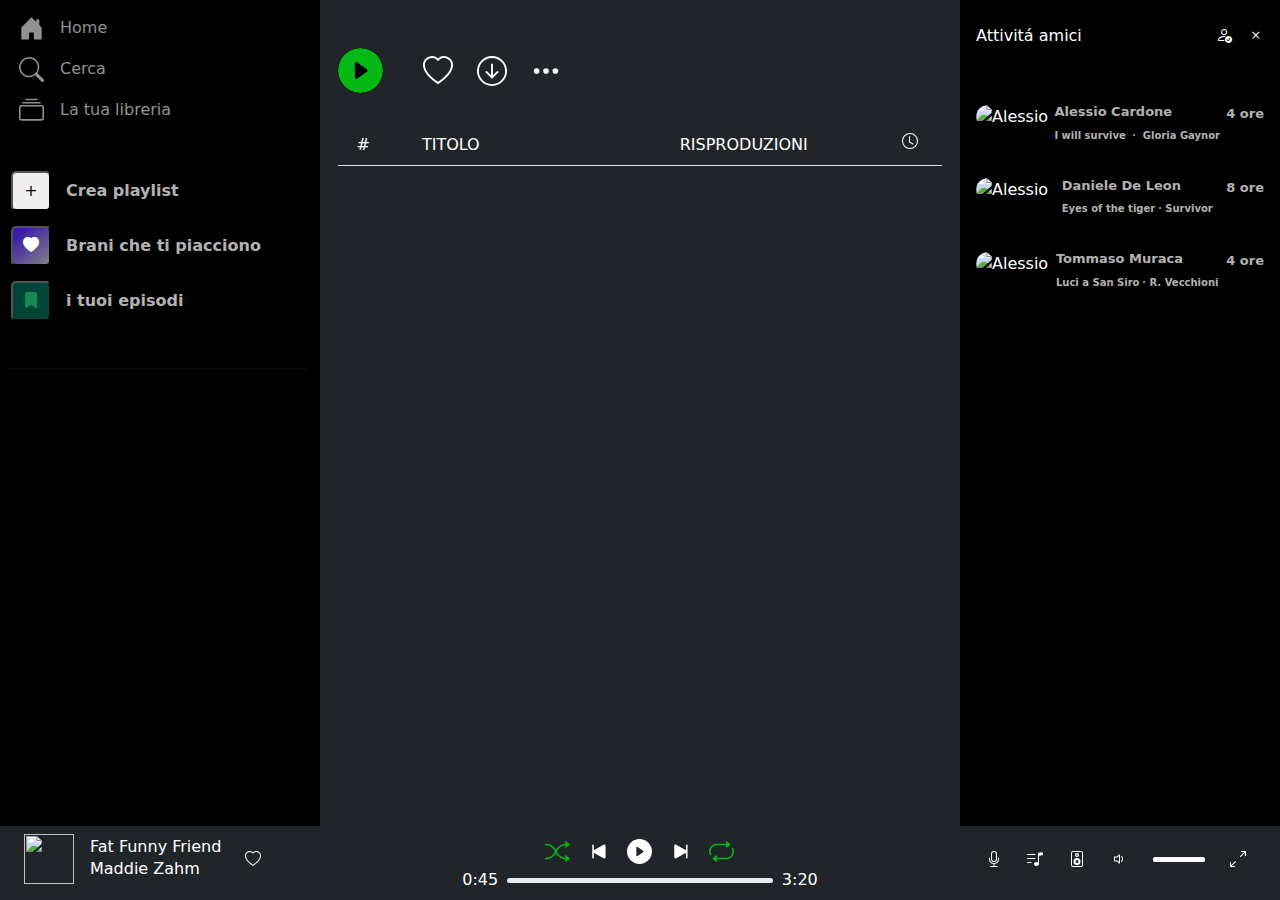
==== commit 48ee7e58: "creato footer versione desktop" ====
--- a/album.html
+++ b/album.html
@@ -11,7 +11,7 @@
   <title>spotify bw3</title>
 </head>
 
-<body>
+<body class="bg-dark">
 
   <div class="container-fluid d-flex">
     <!-- ------------------------------------------------ SIDEBAR VERTICAL ------------------------------------------------ -->
@@ -123,7 +123,7 @@
                     d="M13 5.466V1.534a.25.25 0 0 1 .41-.192l2.36 1.966c.12.1.12.284 0 .384l-2.36 1.966a.25.25 0 0 1-.41-.192m0 9v-3.932a.25.25 0 0 1 .41-.192l2.36 1.966c.12.1.12.284 0 .384l-2.36 1.966a.25.25 0 0 1-.41-.192" />
                 </svg>
                 <!-- play -->
-                <svg xmlns="http://www.w3.org/2000/svg" width="45" height="45" fill="green"
+                <svg xmlns="http://www.w3.org/2000/svg" width="45" height="45" fill="rgb(4, 185, 19)"
                   class="bi bi-play-circle-fill bg-white rounded-circle" viewBox="0 0 16 16">
                   <path
                     d="M16 8A8 8 0 1 1 0 8a8 8 0 0 1 16 0M6.79 5.093A.5.5 0 0 0 6 5.5v5a.5.5 0 0 0 .79.407l3.5-2.5a.5.5 0 0 0 0-.814z" />
@@ -136,8 +136,8 @@
             <div class="d-flex justify-content-between align-items-center my-4 d-none d-lg-flex">
               <div id="simboli" class="d-flex gap-4 align-items-center">
                 <!-- play -->
-                <svg xmlns="http://www.w3.org/2000/svg" width="45" height="45" fill="green"
-                  class="bi bi-play-circle-fill bg-white rounded-circle me-3" viewBox="0 0 16 16">
+                <svg xmlns="http://www.w3.org/2000/svg" width="45" height="45" fill="rgb(4, 185, 19)"
+                  class="bi bi-play-circle-fill bg-black rounded-circle me-3" viewBox="0 0 16 16">
                   <path
                     d="M16 8A8 8 0 1 1 0 8a8 8 0 0 1 16 0M6.79 5.093A.5.5 0 0 0 6 5.5v5a.5.5 0 0 0 .79.407l3.5-2.5a.5.5 0 0 0 0-.814z" />
                 </svg>
@@ -242,10 +242,10 @@
   </div>
 
   <!-- ------------------------------------------------ FOOTER ------------------------------------------------ -->
-  <footer id="player">
+  <footer id="player" class="bg-black">
 
     <!-- ------------------------------------------ DA SCHERMO MOBILE ------------------------------------------ -->
-    <div class="player-bar bg-black d-lg-none pb-1">
+    <div class="player-bar d-lg-none pb-1">
       <div id="current-track" class="d-flex justify-content-end align-items-center bg-dark gap-3 pe-3 py-2 rounded">
         <div>Montanelli - Intro</div>
         <svg xmlns="http://www.w3.org/2000/svg" width="20" height="20" fill="currentColor" class="bi bi-music-player"
@@ -303,11 +303,127 @@
 
 
     <!-- ------------------------------------------ DA SCHERMO LARGE ------------------------------------------ -->
-     <div class="player-bar bg-black d-none d-lg-flex pb-5">
-      <div id="player-album">
-        <img src="https://th.bing.com/th/id/OIP.tlCFk4zdkl0dB8Lchz-8RgHaEo?rs=1&pid=ImgDetMain" alt="">
-      </div>
-     </div>
+    <div class="player-bar bg-dark d-none d-lg-flex justify-content-between pb-5">
+      <div id="player-album" class="d-flex align-items-center my-2 col-3 col-xxl-2 ps-4">
+        <div class="d-flex">
+          <img src="https://th.bing.com/th/id/OIP.tlCFk4zdkl0dB8Lchz-8RgHaEo?rs=1&pid=ImgDetMain" alt="">
+        </div>
+        <div class="d-flex flex-column justify-content-center ps-3">
+          <h6 class="m-0 col-12 d-flex">Fat Funny Friend</h6>
+          <p class="m-0">Maddie Zahm</p>
+        </div>
+        <div class="d-flex align-items-center ps-4 ">
+          <svg xmlns="http://www.w3.org/2000/svg" width="16" height="16" fill="currentColor" class="bi bi-heart"
+            viewBox="0 0 16 16">
+            <path
+              d="m8 2.748-.717-.737C5.6.281 2.514.878 1.4 3.053c-.523 1.023-.641 2.5.314 4.385.92 1.815 2.834 3.989 6.286 6.357 3.452-2.368 5.365-4.542 6.286-6.357.955-1.886.838-3.362.314-4.385C13.486.878 10.4.28 8.717 2.01zM8 15C-7.333 4.868 3.279-3.04 7.824 1.143q.09.083.176.171a3 3 0 0 1 .176-.17C12.72-3.042 23.333 4.867 8 15" />
+          </svg>
+        </div>
+      </div>
+
+      <div class="d-flex flex-column align-items-center justify-content-center col-5 col-xxl-7 pt-2">
+        <div class="d-flex justify-content-center align-items-center col gap-3">
+          <!-- shuffle -->
+          <svg xmlns="http://www.w3.org/2000/svg" width="25" height="25" fill="rgb(4, 185, 19)" class="bi bi-shuffle"
+            viewBox="0 0 16 16">
+            <path fill-rule="evenodd"
+              d="M0 3.5A.5.5 0 0 1 .5 3H1c2.202 0 3.827 1.24 4.874 2.418.49.552.865 1.102 1.126 1.532.26-.43.636-.98 1.126-1.532C9.173 4.24 10.798 3 13 3v1c-1.798 0-3.173 1.01-4.126 2.082A9.6 9.6 0 0 0 7.556 8a9.6 9.6 0 0 0 1.317 1.918C9.828 10.99 11.204 12 13 12v1c-2.202 0-3.827-1.24-4.874-2.418A10.6 10.6 0 0 1 7 9.05c-.26.43-.636.98-1.126 1.532C4.827 11.76 3.202 13 1 13H.5a.5.5 0 0 1 0-1H1c1.798 0 3.173-1.01 4.126-2.082A9.6 9.6 0 0 0 6.444 8a9.6 9.6 0 0 0-1.317-1.918C4.172 5.01 2.796 4 1 4H.5a.5.5 0 0 1-.5-.5" />
+            <path
+              d="M13 5.466V1.534a.25.25 0 0 1 .41-.192l2.36 1.966c.12.1.12.284 0 .384l-2.36 1.966a.25.25 0 0 1-.41-.192m0 9v-3.932a.25.25 0 0 1 .41-.192l2.36 1.966c.12.1.12.284 0 .384l-2.36 1.966a.25.25 0 0 1-.41-.192" />
+          </svg>
+
+          <!-- preview -->
+          <svg xmlns="http://www.w3.org/2000/svg" width="25" height="25" fill="currentColor"
+            class="bi bi-skip-start-fill" viewBox="0 0 16 16">
+            <path
+              d="M4 4a.5.5 0 0 1 1 0v3.248l6.267-3.636c.54-.313 1.232.066 1.232.696v7.384c0 .63-.692 1.01-1.232.697L5 8.753V12a.5.5 0 0 1-1 0z" />
+          </svg>
+
+          <!-- heart -->
+          <svg xmlns="http://www.w3.org/2000/svg" width="25" height="25" fill="currentColor"
+            class="bi bi-play-circle-fill" viewBox="0 0 16 16">
+            <path
+              d="M16 8A8 8 0 1 1 0 8a8 8 0 0 1 16 0M6.79 5.093A.5.5 0 0 0 6 5.5v5a.5.5 0 0 0 .79.407l3.5-2.5a.5.5 0 0 0 0-.814z" />
+          </svg>
+
+          <!-- next -->
+          <svg xmlns="http://www.w3.org/2000/svg" width="25" height="25" fill="currentColor" class="bi bi-skip-end-fill"
+            viewBox="0 0 16 16">
+            <path
+              d="M12.5 4a.5.5 0 0 0-1 0v3.248L5.233 3.612C4.693 3.3 4 3.678 4 4.308v7.384c0 .63.692 1.01 1.233.697L11.5 8.753V12a.5.5 0 0 0 1 0z" />
+          </svg>
+
+          <!-- repeat -->
+          <svg xmlns="http://www.w3.org/2000/svg" width="25" height="25" fill="rgb(4, 185, 19)" class="bi bi-repeat"
+            viewBox="0 0 16 16">
+            <path
+              d="M11 5.466V4H5a4 4 0 0 0-3.584 5.777.5.5 0 1 1-.896.446A5 5 0 0 1 5 3h6V1.534a.25.25 0 0 1 .41-.192l2.36 1.966c.12.1.12.284 0 .384l-2.36 1.966a.25.25 0 0 1-.41-.192m3.81.086a.5.5 0 0 1 .67.225A5 5 0 0 1 11 13H5v1.466a.25.25 0 0 1-.41.192l-2.36-1.966a.25.25 0 0 1 0-.384l2.36-1.966a.25.25 0 0 1 .41.192V12h6a4 4 0 0 0 3.585-5.777.5.5 0 0 1 .225-.67Z" />
+          </svg>
+        </div>
+
+        <!-- player -->
+        <div class="d-flex justify-content-between align-items-center col-8">
+          <div>0:45</div>
+          <div class="progress col-9" role="progressbar" aria-label="Basic example" aria-valuenow="0" aria-valuemin="0"
+            aria-valuemax="100" style=" height: 5px;">
+            <div class="progress-bar" style="width: 0%; height: 5px;"></div>
+          </div>
+          <div>3:20</div>
+        </div>
+      </div>
+
+
+
+
+      <div class="d-flex justify-content-evenly align-items-center col-lg-3 col-xxl-2 pe-2">
+        <!-- microfon -->
+        <svg xmlns="http://www.w3.org/2000/svg" width="16" height="16" fill="currentColor" class="bi bi-mic"
+          viewBox="0 0 16 16">
+          <path
+            d="M3.5 6.5A.5.5 0 0 1 4 7v1a4 4 0 0 0 8 0V7a.5.5 0 0 1 1 0v1a5 5 0 0 1-4.5 4.975V15h3a.5.5 0 0 1 0 1h-7a.5.5 0 0 1 0-1h3v-2.025A5 5 0 0 1 3 8V7a.5.5 0 0 1 .5-.5" />
+          <path d="M10 8a2 2 0 1 1-4 0V3a2 2 0 1 1 4 0zM8 0a3 3 0 0 0-3 3v5a3 3 0 0 0 6 0V3a3 3 0 0 0-3-3" />
+        </svg>
+
+        <!-- collection -->
+        <svg xmlns="http://www.w3.org/2000/svg" width="16" height="16" fill="currentColor" class="bi bi-music-note-list"
+          viewBox="0 0 16 16">
+          <path d="M12 13c0 1.105-1.12 2-2.5 2S7 14.105 7 13s1.12-2 2.5-2 2.5.895 2.5 2" />
+          <path fill-rule="evenodd" d="M12 3v10h-1V3z" />
+          <path d="M11 2.82a1 1 0 0 1 .804-.98l3-.6A1 1 0 0 1 16 2.22V4l-5 1z" />
+          <path fill-rule="evenodd"
+            d="M0 11.5a.5.5 0 0 1 .5-.5H4a.5.5 0 0 1 0 1H.5a.5.5 0 0 1-.5-.5m0-4A.5.5 0 0 1 .5 7H8a.5.5 0 0 1 0 1H.5a.5.5 0 0 1-.5-.5m0-4A.5.5 0 0 1 .5 3H8a.5.5 0 0 1 0 1H.5a.5.5 0 0 1-.5-.5" />
+        </svg>
+
+        <!-- audio -->
+        <svg xmlns="http://www.w3.org/2000/svg" width="16" height="16" fill="currentColor" class="bi bi-speaker"
+          viewBox="0 0 16 16">
+          <path
+            d="M12 1a1 1 0 0 1 1 1v12a1 1 0 0 1-1 1H4a1 1 0 0 1-1-1V2a1 1 0 0 1 1-1zM4 0a2 2 0 0 0-2 2v12a2 2 0 0 0 2 2h8a2 2 0 0 0 2-2V2a2 2 0 0 0-2-2z" />
+          <path
+            d="M8 4.75a.75.75 0 1 1 0-1.5.75.75 0 0 1 0 1.5M8 6a2 2 0 1 0 0-4 2 2 0 0 0 0 4m0 3a1.5 1.5 0 1 0 0 3 1.5 1.5 0 0 0 0-3m-3.5 1.5a3.5 3.5 0 1 1 7 0 3.5 3.5 0 0 1-7 0" />
+        </svg>
+
+        <!-- volume -->
+        <svg xmlns="http://www.w3.org/2000/svg" width="16" height="16" fill="currentColor" class="bi bi-volume-down"
+          viewBox="0 0 16 16">
+          <path
+            d="M9 4a.5.5 0 0 0-.812-.39L5.825 5.5H3.5A.5.5 0 0 0 3 6v4a.5.5 0 0 0 .5.5h2.325l2.363 1.89A.5.5 0 0 0 9 12zM6.312 6.39 8 5.04v5.92L6.312 9.61A.5.5 0 0 0 6 9.5H4v-3h2a.5.5 0 0 0 .312-.11M12.025 8a4.5 4.5 0 0 1-1.318 3.182L10 10.475A3.5 3.5 0 0 0 11.025 8 3.5 3.5 0 0 0 10 5.525l.707-.707A4.5 4.5 0 0 1 12.025 8" />
+        </svg>
+
+        <!-- volume-bar -->
+        <div class="progress col-2" role="progressbar" aria-label="Basic example" aria-valuenow="0" aria-valuemin="0"
+          aria-valuemax="100" style="height: 5px;">
+          <div class="progress-bar bg-white" style="width: 100%; height: 5px;"></div>
+        </div>
+
+        <!-- expand -->
+        <svg xmlns="http://www.w3.org/2000/svg" width="16" height="16" fill="currentColor"
+          class="bi bi-arrows-angle-expand" viewBox="0 0 16 16">
+          <path fill-rule="evenodd"
+            d="M5.828 10.172a.5.5 0 0 0-.707 0l-4.096 4.096V11.5a.5.5 0 0 0-1 0v3.975a.5.5 0 0 0 .5.5H4.5a.5.5 0 0 0 0-1H1.732l4.096-4.096a.5.5 0 0 0 0-.707m4.344-4.344a.5.5 0 0 0 .707 0l4.096-4.096V4.5a.5.5 0 1 0 1 0V.525a.5.5 0 0 0-.5-.5H11.5a.5.5 0 0 0 0 1h2.768l-4.096 4.096a.5.5 0 0 0 0 .707" />
+        </svg>
+      </div>
+    </div>
 
   </footer>
 
--- a/style.css
+++ b/style.css
@@ -1,4 +1,4 @@
-@media screen and (max-width: 395px) {
+@media screen and (max-width: 991px) {
     #cover, #cover img {
         width: 200px;
         height: 200px;
@@ -30,8 +30,7 @@
 }
 
 
-
-@media screen and (min-width: 396px) {
+@media screen and (min-width: 992px) {
     #cover, #cover img {
         width: 300px;
         height: 300px;
@@ -60,7 +59,7 @@
     .player-bar {
       position: fixed;
       bottom: -40px;
-      background-color: black;
+      width: 100%;
     } 
 
     #current-track {
@@ -72,8 +71,7 @@
     }
 
     #player-album {
-      width: 50px;
-      height: 50px;
+            height: 50px;
     }
 
     #player-album img {
@@ -89,7 +87,7 @@
 
 
 body{
-    background: #121212;
+   /*  background: #121212; */
       /* background: linear-gradient(15deg, #121212 30%, #212121 100%); */
       height: 100vh;
       color: white;
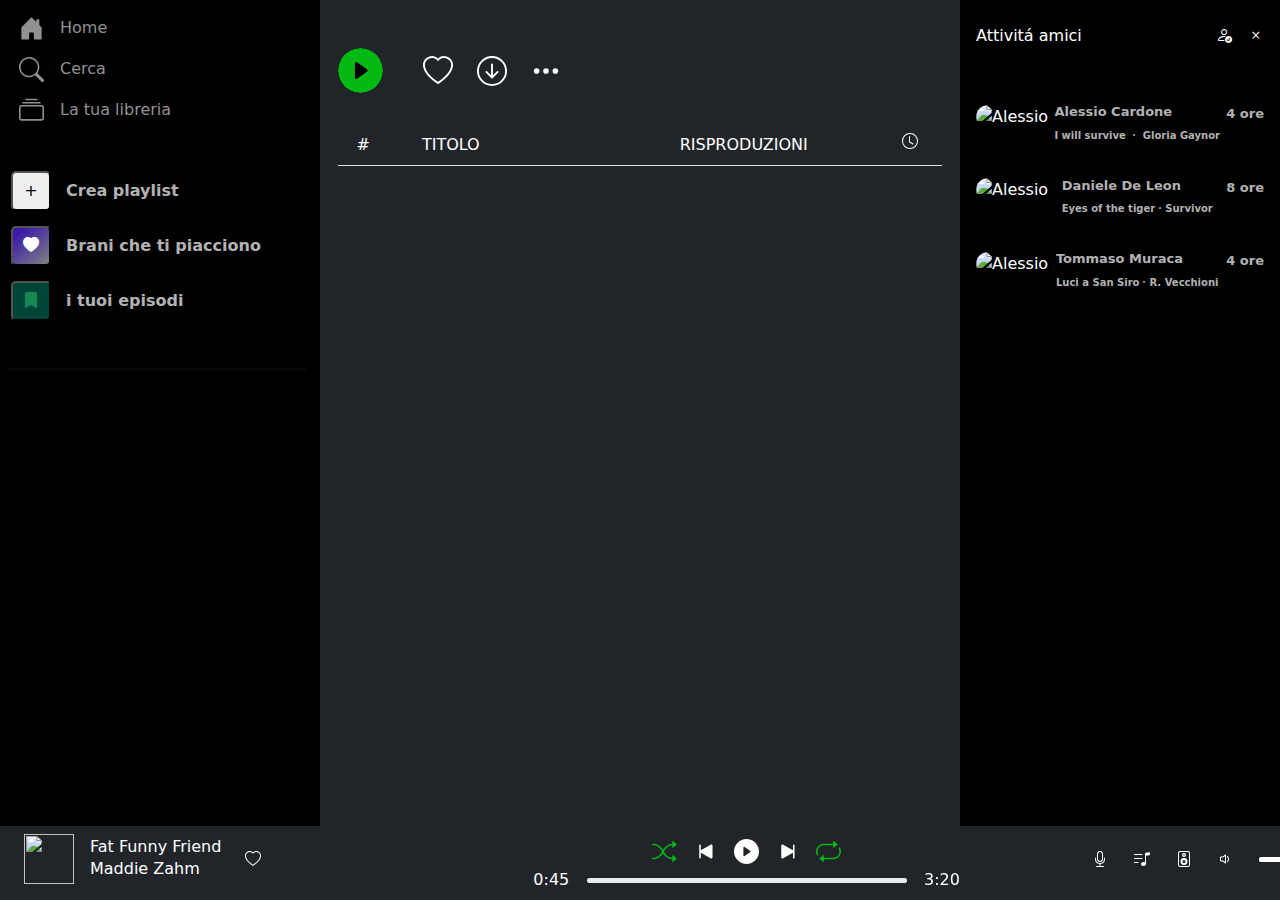
==== commit d55ef070: "js e html da verificare" ====
--- a/album.html
+++ b/album.html
@@ -1,440 +1,740 @@
 <!DOCTYPE html>
 <html lang="en">
-
-<head>
-  <meta charset="UTF-8" />
-  <meta name="viewport" content="width=device-width, initial-scale=1.0" />
-  <link href="https://cdn.jsdelivr.net/npm/bootstrap@5.3.3/dist/css/bootstrap.min.css" rel="stylesheet"
-    integrity="sha384-QWTKZyjpPEjISv5WaRU9OFeRpok6YctnYmDr5pNlyT2bRjXh0JMhjY6hW+ALEwIH" crossorigin="anonymous" />
-  <link rel="stylesheet" href="https://cdn.jsdelivr.net/npm/bootstrap-icons@1.11.3/font/bootstrap-icons.min.css" />
-  <link rel="stylesheet" href="style.css" />
-  <title>spotify bw3</title>
-</head>
-
-<body class="bg-dark">
-
-  <div class="container-fluid d-flex">
-    <!-- ------------------------------------------------ SIDEBAR VERTICAL ------------------------------------------------ -->
-    <div class="d-none d-xl-flex col-lg-3 col-xxl-2">
-      <nav
-        class="navbar navbar-expand-lg navbar-white bg-navbar fixed-left justify-content-between col-lg-3 col-xxl-2 px-2"
-        id="sidebar">
-        <div class="nav-container">
-          <button class="navbar-toggler" type="button" data-toggle="collapse" data-target="#navbarNavAltMarkup"
-            aria-controls="navbarNavAltMarkup" aria-expanded="false" aria-label="Toggle navigation">
-            <span class="navbar-toggler-icon"></span>
-          </button>
-          <div class="collapse navbar-collapse" id="navbarNavAltMarkup">
-            <div class="navbar-nav d-flex flex-column">
-              <ul>
-                <li>
-                  <a class="nav-item nav-link d-flex gap-3 align-item-center" href="index.html"><svg
-                      xmlns="http://www.w3.org/2000/svg" width="25" height="25" fill="currentColor"
-                      class="bi bi-house-door-fill" viewBox="0 0 16 16">
-                      <path
-                        d="M6.5 14.5v-3.505c0-.245.25-.495.5-.495h2c.25 0 .5.25.5.5v3.5a.5.5 0 0 0 .5.5h4a.5.5 0 0 0 .5-.5v-7a.5.5 0 0 0-.146-.354L13 5.793V2.5a.5.5 0 0 0-.5-.5h-1a.5.5 0 0 0-.5.5v1.293L8.354 1.146a.5.5 0 0 0-.708 0l-6 6A.5.5 0 0 0 1.5 7.5v7a.5.5 0 0 0 .5.5h4a.5.5 0 0 0 .5-.5" />
-                    </svg>
-                    <div>Home</div>
-                  </a>
-                </li>
-                <li>
-                  <a class="nav-item nav-link d-flex gap-3 align-item-center" href="index.html"><svg
-                      xmlns="http://www.w3.org/2000/svg" width="25" height="25" fill="currentColor" class="bi bi-search"
-                      viewBox="0 0 16 16">
-                      <path
-                        d="M11.742 10.344a6.5 6.5 0 1 0-1.397 1.398h-.001q.044.06.098.115l3.85 3.85a1 1 0 0 0 1.415-1.414l-3.85-3.85a1 1 0 0 0-.115-.1zM12 6.5a5.5 5.5 0 1 1-11 0 5.5 5.5 0 0 1 11 0" />
-                    </svg>
-                    <div>Cerca</div>
-                  </a>
-                </li>
-                <li>
-                  <a class="nav-item nav-link d-flex align-item-center gap-3" href="#"><svg
-                      xmlns="http://www.w3.org/2000/svg" width="25" height="25" fill="currentColor"
-                      class="bi bi-collection" viewBox="0 0 16 16">
-                      <path
-                        d="M2.5 3.5a.5.5 0 0 1 0-1h11a.5.5 0 0 1 0 1zm2-2a.5.5 0 0 1 0-1h7a.5.5 0 0 1 0 1zM0 13a1.5 1.5 0 0 0 1.5 1.5h13A1.5 1.5 0 0 0 16 13V6a1.5 1.5 0 0 0-1.5-1.5h-13A1.5 1.5 0 0 0 0 6zm1.5.5A.5.5 0 0 1 1 13V6a.5.5 0 0 1 .5-.5h13a.5.5 0 0 1 .5.5v7a.5.5 0 0 1-.5.5z" />
-                    </svg>
-                    <div>La tua libreria</div>
-                  </a>
-                </li>
-              </ul>
-              <ul class="mt-4">
-                <li>
-                  <button class="addBtn">+</button><span>Crea playlist</span>
-                </li>
-                <li>
-                  <button class="addBtn" id="likedBtn">
-                    <i class="bi bi-heart-fill text-white"></i></button><span>Brani che ti piacciono</span>
-                </li>
-                <li>
-                  <button class="addBtn" id="savedBtn">
-                    <i class="bi bi-bookmark-fill text-success"></i></button><span>i tuoi episodi</span>
-                </li>
-              </ul>
-              <hr />
-            </div>
-          </div>
-        </div>
-      </nav>
-    </div>
-    <!--END SIDEBAR VERTICAL-->
-
-    <!-- ------------------------------------------------ MAIN CONTENT ------------------------------------------------ -->
-    <main class="col-12 col-xl-6 col-xxl-8">
-
-      <div class="container">
-        <div class="row mt-4">
-          <div class="album-container d-flex flex-column">
-            <div class="d-flex flex-column flex-lg-row gap-md-5" id="album">
-              <!-- album caricato dinamicamente tramite js -->
-            </div>
-
-            <!-- ------------------------------------------ DA SCHERMO MOBILE ------------------------------------------ -->
-            <!-- simboli + play -->
-            <div class="d-flex justify-content-between align-items-center d-lg-none my-2">
-              <div id="simboli" class="d-flex gap-3 align-items-center">
-                <!-- heart -->
-                <svg xmlns="http://www.w3.org/2000/svg" width="20" height="20" fill="currentColor" class="bi bi-heart"
-                  viewBox="0 0 16 16">
-                  <path
-                    d="m8 2.748-.717-.737C5.6.281 2.514.878 1.4 3.053c-.523 1.023-.641 2.5.314 4.385.92 1.815 2.834 3.989 6.286 6.357 3.452-2.368 5.365-4.542 6.286-6.357.955-1.886.838-3.362.314-4.385C13.486.878 10.4.28 8.717 2.01zM8 15C-7.333 4.868 3.279-3.04 7.824 1.143q.09.083.176.171a3 3 0 0 1 .176-.17C12.72-3.042 23.333 4.867 8 15" />
-                </svg>
-                <!-- download -->
-                <svg xmlns="http://www.w3.org/2000/svg" width="20" height="20" fill="currentColor"
-                  class="bi bi-arrow-down-circle" viewBox="0 0 16 16">
-                  <path fill-rule="evenodd"
-                    d="M1 8a7 7 0 1 0 14 0A7 7 0 0 0 1 8m15 0A8 8 0 1 1 0 8a8 8 0 0 1 16 0M8.5 4.5a.5.5 0 0 0-1 0v5.793L5.354 8.146a.5.5 0 1 0-.708.708l3 3a.5.5 0 0 0 .708 0l3-3a.5.5 0 0 0-.708-.708L8.5 10.293z" />
-                </svg>
-                <!-- other info -->
-                <svg xmlns="http://www.w3.org/2000/svg" width="20" height="20" fill="currentColor"
-                  class="bi bi-three-dots-vertical" viewBox="0 0 16 16">
-                  <path
-                    d="M9.5 13a1.5 1.5 0 1 1-3 0 1.5 1.5 0 0 1 3 0m0-5a1.5 1.5 0 1 1-3 0 1.5 1.5 0 0 1 3 0m0-5a1.5 1.5 0 1 1-3 0 1.5 1.5 0 0 1 3 0" />
-                </svg>
+  <head>
+    <meta charset="UTF-8" />
+    <meta name="viewport" content="width=device-width, initial-scale=1.0" />
+    <link
+      href="https://cdn.jsdelivr.net/npm/bootstrap@5.3.3/dist/css/bootstrap.min.css"
+      rel="stylesheet"
+      integrity="sha384-QWTKZyjpPEjISv5WaRU9OFeRpok6YctnYmDr5pNlyT2bRjXh0JMhjY6hW+ALEwIH"
+      crossorigin="anonymous"
+    />
+    <link
+      rel="stylesheet"
+      href="https://cdn.jsdelivr.net/npm/bootstrap-icons@1.11.3/font/bootstrap-icons.min.css"
+    />
+    <link rel="stylesheet" href="style.css" />
+    <title>spotify bw3</title>
+  </head>
+
+  <body>
+    <div class="container-fluid d-flex">
+      <!-- ------------------------------------------------ SIDEBAR VERTICAL ------------------------------------------------ -->
+      <div class="d-none d-xl-flex col-lg-3 col-xxl-2">
+        <nav
+          class="navbar navbar-expand-lg navbar-white bg-navbar fixed-left justify-content-between col-lg-3 col-xxl-2 px-2"
+          id="sidebar"
+        >
+          <div class="nav-container">
+            <button
+              class="navbar-toggler"
+              type="button"
+              data-toggle="collapse"
+              data-target="#navbarNavAltMarkup"
+              aria-controls="navbarNavAltMarkup"
+              aria-expanded="false"
+              aria-label="Toggle navigation"
+            >
+              <span class="navbar-toggler-icon"></span>
+            </button>
+            <div class="collapse navbar-collapse" id="navbarNavAltMarkup">
+              <div class="navbar-nav d-flex flex-column">
+                <ul>
+                  <li>
+                    <a
+                      class="nav-item nav-link d-flex gap-3 align-item-center"
+                      href="index.html"
+                      ><svg
+                        xmlns="http://www.w3.org/2000/svg"
+                        width="25"
+                        height="25"
+                        fill="currentColor"
+                        class="bi bi-house-door-fill"
+                        viewBox="0 0 16 16"
+                      >
+                        <path
+                          d="M6.5 14.5v-3.505c0-.245.25-.495.5-.495h2c.25 0 .5.25.5.5v3.5a.5.5 0 0 0 .5.5h4a.5.5 0 0 0 .5-.5v-7a.5.5 0 0 0-.146-.354L13 5.793V2.5a.5.5 0 0 0-.5-.5h-1a.5.5 0 0 0-.5.5v1.293L8.354 1.146a.5.5 0 0 0-.708 0l-6 6A.5.5 0 0 0 1.5 7.5v7a.5.5 0 0 0 .5.5h4a.5.5 0 0 0 .5-.5"
+                        />
+                      </svg>
+                      <div>Home</div>
+                    </a>
+                  </li>
+                  <li>
+                    <a
+                      class="nav-item nav-link d-flex gap-3 align-item-center"
+                      href="index.html"
+                      ><svg
+                        xmlns="http://www.w3.org/2000/svg"
+                        width="25"
+                        height="25"
+                        fill="currentColor"
+                        class="bi bi-search"
+                        viewBox="0 0 16 16"
+                      >
+                        <path
+                          d="M11.742 10.344a6.5 6.5 0 1 0-1.397 1.398h-.001q.044.06.098.115l3.85 3.85a1 1 0 0 0 1.415-1.414l-3.85-3.85a1 1 0 0 0-.115-.1zM12 6.5a5.5 5.5 0 1 1-11 0 5.5 5.5 0 0 1 11 0"
+                        />
+                      </svg>
+                      <div>Cerca</div>
+                    </a>
+                  </li>
+                  <li>
+                    <a
+                      class="nav-item nav-link d-flex align-item-center gap-3"
+                      href="#"
+                      ><svg
+                        xmlns="http://www.w3.org/2000/svg"
+                        width="25"
+                        height="25"
+                        fill="currentColor"
+                        class="bi bi-collection"
+                        viewBox="0 0 16 16"
+                      >
+                        <path
+                          d="M2.5 3.5a.5.5 0 0 1 0-1h11a.5.5 0 0 1 0 1zm2-2a.5.5 0 0 1 0-1h7a.5.5 0 0 1 0 1zM0 13a1.5 1.5 0 0 0 1.5 1.5h13A1.5 1.5 0 0 0 16 13V6a1.5 1.5 0 0 0-1.5-1.5h-13A1.5 1.5 0 0 0 0 6zm1.5.5A.5.5 0 0 1 1 13V6a.5.5 0 0 1 .5-.5h13a.5.5 0 0 1 .5.5v7a.5.5 0 0 1-.5.5z"
+                        />
+                      </svg>
+                      <div>La tua libreria</div>
+                    </a>
+                  </li>
+                </ul>
+                <ul class="mt-4">
+                  <li>
+                    <button class="addBtn">+</button><span>Crea playlist</span>
+                  </li>
+                  <li>
+                    <button class="addBtn" id="likedBtn">
+                      <i class="bi bi-heart-fill text-white"></i></button
+                    ><span>Brani che ti piacciono</span>
+                  </li>
+                  <li>
+                    <button class="addBtn" id="savedBtn">
+                      <i class="bi bi-bookmark-fill text-success"></i></button
+                    ><span>i tuoi episodi</span>
+                  </li>
+                </ul>
+                <hr />
               </div>
-
-              <div id="play" class="d-flex d-lg-none gap-3">
-                <!-- shuffle -->
-                <svg xmlns="http://www.w3.org/2000/svg" width="20" height="20" fill="currentColor"
-                  class="bi bi-shuffle align-self-center" viewBox="0 0 16 16">
-                  <path fill-rule="evenodd"
-                    d="M0 3.5A.5.5 0 0 1 .5 3H1c2.202 0 3.827 1.24 4.874 2.418.49.552.865 1.102 1.126 1.532.26-.43.636-.98 1.126-1.532C9.173 4.24 10.798 3 13 3v1c-1.798 0-3.173 1.01-4.126 2.082A9.6 9.6 0 0 0 7.556 8a9.6 9.6 0 0 0 1.317 1.918C9.828 10.99 11.204 12 13 12v1c-2.202 0-3.827-1.24-4.874-2.418A10.6 10.6 0 0 1 7 9.05c-.26.43-.636.98-1.126 1.532C4.827 11.76 3.202 13 1 13H.5a.5.5 0 0 1 0-1H1c1.798 0 3.173-1.01 4.126-2.082A9.6 9.6 0 0 0 6.444 8a9.6 9.6 0 0 0-1.317-1.918C4.172 5.01 2.796 4 1 4H.5a.5.5 0 0 1-.5-.5" />
-                  <path
-                    d="M13 5.466V1.534a.25.25 0 0 1 .41-.192l2.36 1.966c.12.1.12.284 0 .384l-2.36 1.966a.25.25 0 0 1-.41-.192m0 9v-3.932a.25.25 0 0 1 .41-.192l2.36 1.966c.12.1.12.284 0 .384l-2.36 1.966a.25.25 0 0 1-.41-.192" />
-                </svg>
-                <!-- play -->
-                <svg xmlns="http://www.w3.org/2000/svg" width="45" height="45" fill="rgb(4, 185, 19)"
-                  class="bi bi-play-circle-fill bg-white rounded-circle" viewBox="0 0 16 16">
-                  <path
-                    d="M16 8A8 8 0 1 1 0 8a8 8 0 0 1 16 0M6.79 5.093A.5.5 0 0 0 6 5.5v5a.5.5 0 0 0 .79.407l3.5-2.5a.5.5 0 0 0 0-.814z" />
-                </svg>
+            </div>
+          </div>
+        </nav>
+      </div>
+      <!--END SIDEBAR VERTICAL-->
+
+      <!-- ------------------------------------------------ MAIN CONTENT ------------------------------------------------ -->
+      <main class="col-12 col-xl-6 col-xxl-8">
+        <div class="container">
+          <div class="row mt-4">
+            <div class="album-container d-flex flex-column">
+              <div class="d-flex flex-column flex-lg-row gap-md-5" id="album">
+                <!-- album caricato dinamicamente tramite js -->
               </div>
-            </div>
-
-            <!-- ------------------------------------------ DA SCHERMO LARGE ------------------------------------------ -->
-            <!-- simboli + play -->
-            <div class="d-flex justify-content-between align-items-center my-4 d-none d-lg-flex">
-              <div id="simboli" class="d-flex gap-4 align-items-center">
-                <!-- play -->
-                <svg xmlns="http://www.w3.org/2000/svg" width="45" height="45" fill="rgb(4, 185, 19)"
-                  class="bi bi-play-circle-fill bg-black rounded-circle me-3" viewBox="0 0 16 16">
-                  <path
-                    d="M16 8A8 8 0 1 1 0 8a8 8 0 0 1 16 0M6.79 5.093A.5.5 0 0 0 6 5.5v5a.5.5 0 0 0 .79.407l3.5-2.5a.5.5 0 0 0 0-.814z" />
-                </svg>
-                <!-- heart -->
-                <svg xmlns="http://www.w3.org/2000/svg" width="30" height="30" fill="currentColor" class="bi bi-heart"
-                  viewBox="0 0 16 16">
-                  <path
-                    d="m8 2.748-.717-.737C5.6.281 2.514.878 1.4 3.053c-.523 1.023-.641 2.5.314 4.385.92 1.815 2.834 3.989 6.286 6.357 3.452-2.368 5.365-4.542 6.286-6.357.955-1.886.838-3.362.314-4.385C13.486.878 10.4.28 8.717 2.01zM8 15C-7.333 4.868 3.279-3.04 7.824 1.143q.09.083.176.171a3 3 0 0 1 .176-.17C12.72-3.042 23.333 4.867 8 15" />
-                </svg>
-                <!-- download -->
-                <svg xmlns="http://www.w3.org/2000/svg" width="30" height="30" fill="currentColor"
-                  class="bi bi-arrow-down-circle" viewBox="0 0 16 16">
-                  <path fill-rule="evenodd"
-                    d="M1 8a7 7 0 1 0 14 0A7 7 0 0 0 1 8m15 0A8 8 0 1 1 0 8a8 8 0 0 1 16 0M8.5 4.5a.5.5 0 0 0-1 0v5.793L5.354 8.146a.5.5 0 1 0-.708.708l3 3a.5.5 0 0 0 .708 0l3-3a.5.5 0 0 0-.708-.708L8.5 10.293z" />
-                </svg>
-                <!-- other info -->
-                <svg xmlns="http://www.w3.org/2000/svg" width="30" height="30" fill="currentColor"
-                  class="bi bi-three-dots" viewBox="0 0 16 16">
-                  <path
-                    d="M3 9.5a1.5 1.5 0 1 1 0-3 1.5 1.5 0 0 1 0 3m5 0a1.5 1.5 0 1 1 0-3 1.5 1.5 0 0 1 0 3m5 0a1.5 1.5 0 1 1 0-3 1.5 1.5 0 0 1 0 3" />
-                </svg>
-              </div>
-            </div>
-
-            <!-- ------------------------------------------------ TRACKS-LIST ------------------------------------------------ -->
-            <div id="tracks-list" class="d-flex flex-column mt-3 gap-4">
-              <!-- intestazione tracks -->
-              <div class="d-none d-md-flex justify-content-between border-bottom pb-2">
-                <div class="d-flex col-md-1 justify-content-center">#</div>
-                <div class="d-flex col-md-5">TITOLO</div>
-                <div class="d-flex col-md-2 justify-content-end">RISPRODUZIONI</div>
-                <div class="d-flex col-md-2 pe-4 justify-content-end">
-                  <svg xmlns="http://www.w3.org/2000/svg" width="16" height="16" fill="currentColor" class="bi bi-clock"
-                    viewBox="0 0 16 16">
-                    <path d="M8 3.5a.5.5 0 0 0-1 0V9a.5.5 0 0 0 .252.434l3.5 2a.5.5 0 0 0 .496-.868L8 8.71z" />
-                    <path d="M8 16A8 8 0 1 0 8 0a8 8 0 0 0 0 16m7-8A7 7 0 1 1 1 8a7 7 0 0 1 14 0" />
+
+              <!-- ------------------------------------------ DA SCHERMO MOBILE ------------------------------------------ -->
+              <!-- simboli + play -->
+              <div
+                class="d-flex justify-content-between align-items-center d-lg-none my-2"
+              >
+                <div id="simboli" class="d-flex gap-3 align-items-center">
+                  <!-- heart -->
+                  <svg
+                    xmlns="http://www.w3.org/2000/svg"
+                    width="20"
+                    height="20"
+                    fill="currentColor"
+                    class="bi bi-heart"
+                    viewBox="0 0 16 16"
+                  >
+                    <path
+                      d="m8 2.748-.717-.737C5.6.281 2.514.878 1.4 3.053c-.523 1.023-.641 2.5.314 4.385.92 1.815 2.834 3.989 6.286 6.357 3.452-2.368 5.365-4.542 6.286-6.357.955-1.886.838-3.362.314-4.385C13.486.878 10.4.28 8.717 2.01zM8 15C-7.333 4.868 3.279-3.04 7.824 1.143q.09.083.176.171a3 3 0 0 1 .176-.17C12.72-3.042 23.333 4.867 8 15"
+                    />
+                  </svg>
+                  <!-- download -->
+                  <svg
+                    xmlns="http://www.w3.org/2000/svg"
+                    width="20"
+                    height="20"
+                    fill="currentColor"
+                    class="bi bi-arrow-down-circle"
+                    viewBox="0 0 16 16"
+                  >
+                    <path
+                      fill-rule="evenodd"
+                      d="M1 8a7 7 0 1 0 14 0A7 7 0 0 0 1 8m15 0A8 8 0 1 1 0 8a8 8 0 0 1 16 0M8.5 4.5a.5.5 0 0 0-1 0v5.793L5.354 8.146a.5.5 0 1 0-.708.708l3 3a.5.5 0 0 0 .708 0l3-3a.5.5 0 0 0-.708-.708L8.5 10.293z"
+                    />
+                  </svg>
+                  <!-- other info -->
+                  <svg
+                    xmlns="http://www.w3.org/2000/svg"
+                    width="20"
+                    height="20"
+                    fill="currentColor"
+                    class="bi bi-three-dots-vertical"
+                    viewBox="0 0 16 16"
+                  >
+                    <path
+                      d="M9.5 13a1.5 1.5 0 1 1-3 0 1.5 1.5 0 0 1 3 0m0-5a1.5 1.5 0 1 1-3 0 1.5 1.5 0 0 1 3 0m0-5a1.5 1.5 0 1 1-3 0 1.5 1.5 0 0 1 3 0"
+                    />
+                  </svg>
+                </div>
+
+                <div id="play" class="d-flex d-lg-none gap-3">
+                  <!-- shuffle -->
+                  <svg
+                    xmlns="http://www.w3.org/2000/svg"
+                    width="20"
+                    height="20"
+                    fill="currentColor"
+                    class="bi bi-shuffle align-self-center"
+                    viewBox="0 0 16 16"
+                  >
+                    <path
+                      fill-rule="evenodd"
+                      d="M0 3.5A.5.5 0 0 1 .5 3H1c2.202 0 3.827 1.24 4.874 2.418.49.552.865 1.102 1.126 1.532.26-.43.636-.98 1.126-1.532C9.173 4.24 10.798 3 13 3v1c-1.798 0-3.173 1.01-4.126 2.082A9.6 9.6 0 0 0 7.556 8a9.6 9.6 0 0 0 1.317 1.918C9.828 10.99 11.204 12 13 12v1c-2.202 0-3.827-1.24-4.874-2.418A10.6 10.6 0 0 1 7 9.05c-.26.43-.636.98-1.126 1.532C4.827 11.76 3.202 13 1 13H.5a.5.5 0 0 1 0-1H1c1.798 0 3.173-1.01 4.126-2.082A9.6 9.6 0 0 0 6.444 8a9.6 9.6 0 0 0-1.317-1.918C4.172 5.01 2.796 4 1 4H.5a.5.5 0 0 1-.5-.5"
+                    />
+                    <path
+                      d="M13 5.466V1.534a.25.25 0 0 1 .41-.192l2.36 1.966c.12.1.12.284 0 .384l-2.36 1.966a.25.25 0 0 1-.41-.192m0 9v-3.932a.25.25 0 0 1 .41-.192l2.36 1.966c.12.1.12.284 0 .384l-2.36 1.966a.25.25 0 0 1-.41-.192"
+                    />
+                  </svg>
+                  <!-- play -->
+                  <svg
+                    xmlns="http://www.w3.org/2000/svg"
+                    width="45"
+                    height="45"
+                    fill="rgb(4, 185, 19)"
+                    class="bi bi-play-circle-fill bg-white rounded-circle"
+                    viewBox="0 0 16 16"
+                  >
+                    <path
+                      d="M16 8A8 8 0 1 1 0 8a8 8 0 0 1 16 0M6.79 5.093A.5.5 0 0 0 6 5.5v5a.5.5 0 0 0 .79.407l3.5-2.5a.5.5 0 0 0 0-.814z"
+                    />
                   </svg>
                 </div>
               </div>
-              <div id="tracks">
-                <!-- tracce caricate dinamicamente tramite JS -->
+
+              <!-- ------------------------------------------ DA SCHERMO LARGE ------------------------------------------ -->
+              <!-- simboli + play -->
+              <div
+                class="d-flex justify-content-between align-items-center my-4 d-none d-lg-flex"
+              >
+                <div id="simboli" class="d-flex gap-4 align-items-center">
+                  <!-- play -->
+                  <svg
+                    xmlns="http://www.w3.org/2000/svg"
+                    width="45"
+                    height="45"
+                    fill="rgb(4, 185, 19)"
+                    class="bi bi-play-circle-fill bg-black rounded-circle me-3"
+                    viewBox="0 0 16 16"
+                  >
+                    <path
+                      d="M16 8A8 8 0 1 1 0 8a8 8 0 0 1 16 0M6.79 5.093A.5.5 0 0 0 6 5.5v5a.5.5 0 0 0 .79.407l3.5-2.5a.5.5 0 0 0 0-.814z"
+                    />
+                  </svg>
+                  <!-- heart -->
+                  <svg
+                    xmlns="http://www.w3.org/2000/svg"
+                    width="30"
+                    height="30"
+                    fill="currentColor"
+                    class="bi bi-heart"
+                    viewBox="0 0 16 16"
+                  >
+                    <path
+                      d="m8 2.748-.717-.737C5.6.281 2.514.878 1.4 3.053c-.523 1.023-.641 2.5.314 4.385.92 1.815 2.834 3.989 6.286 6.357 3.452-2.368 5.365-4.542 6.286-6.357.955-1.886.838-3.362.314-4.385C13.486.878 10.4.28 8.717 2.01zM8 15C-7.333 4.868 3.279-3.04 7.824 1.143q.09.083.176.171a3 3 0 0 1 .176-.17C12.72-3.042 23.333 4.867 8 15"
+                    />
+                  </svg>
+                  <!-- download -->
+                  <svg
+                    xmlns="http://www.w3.org/2000/svg"
+                    width="30"
+                    height="30"
+                    fill="currentColor"
+                    class="bi bi-arrow-down-circle"
+                    viewBox="0 0 16 16"
+                  >
+                    <path
+                      fill-rule="evenodd"
+                      d="M1 8a7 7 0 1 0 14 0A7 7 0 0 0 1 8m15 0A8 8 0 1 1 0 8a8 8 0 0 1 16 0M8.5 4.5a.5.5 0 0 0-1 0v5.793L5.354 8.146a.5.5 0 1 0-.708.708l3 3a.5.5 0 0 0 .708 0l3-3a.5.5 0 0 0-.708-.708L8.5 10.293z"
+                    />
+                  </svg>
+                  <!-- other info -->
+                  <svg
+                    xmlns="http://www.w3.org/2000/svg"
+                    width="30"
+                    height="30"
+                    fill="currentColor"
+                    class="bi bi-three-dots"
+                    viewBox="0 0 16 16"
+                  >
+                    <path
+                      d="M3 9.5a1.5 1.5 0 1 1 0-3 1.5 1.5 0 0 1 0 3m5 0a1.5 1.5 0 1 1 0-3 1.5 1.5 0 0 1 0 3m5 0a1.5 1.5 0 1 1 0-3 1.5 1.5 0 0 1 0 3"
+                    />
+                  </svg>
+                </div>
               </div>
-            </div>
+
+              <!-- ------------------------------------------------ TRACKS-LIST ------------------------------------------------ -->
+              <div id="tracks-list" class="d-flex flex-column mt-3 gap-4">
+                <!-- intestazione tracks -->
+                <div
+                  class="d-none d-md-flex justify-content-between border-bottom pb-2"
+                >
+                  <div class="d-flex col-md-1 justify-content-center">#</div>
+                  <div class="d-flex col-md-5">TITOLO</div>
+                  <div class="d-flex col-md-2 justify-content-end">
+                    RISPRODUZIONI
+                  </div>
+                  <div class="d-flex col-md-2 pe-4 justify-content-end">
+                    <svg
+                      xmlns="http://www.w3.org/2000/svg"
+                      width="16"
+                      height="16"
+                      fill="currentColor"
+                      class="bi bi-clock"
+                      viewBox="0 0 16 16"
+                    >
+                      <path
+                        d="M8 3.5a.5.5 0 0 0-1 0V9a.5.5 0 0 0 .252.434l3.5 2a.5.5 0 0 0 .496-.868L8 8.71z"
+                      />
+                      <path
+                        d="M8 16A8 8 0 1 0 8 0a8 8 0 0 0 0 16m7-8A7 7 0 1 1 1 8a7 7 0 0 1 14 0"
+                      />
+                    </svg>
+                  </div>
+                </div>
+                <div id="tracks">
+                  <!-- tracce caricate dinamicamente tramite JS -->
+                </div>
+              </div>
+            </div>
+          </div>
+        </div>
+      </main>
+
+      <!-- ------------------------------------------------ RIGHT SIDE ------------------------------------------------ -->
+      <div
+        class="d-none d-xl-flex col-lg-3 col-xxl-2 flex-column banner-right px-3"
+        id="rightSidebar"
+      >
+        <div class="firstSide mt-3">
+          <h6>Attivitá amici</h6>
+          <div class="d-flex justify-content-between">
+            <i class="bi bi-person-check align-item-center px-3"></i>
+            <i class="bi bi-x"></i>
+          </div>
+        </div>
+
+        <div class="secondSide mt-5 d-flex flex-column">
+          <div class="friendZone d-flex justify-content-between">
+            <div>
+              <img
+                src="assets/Little-Boy-Surfing.jpg"
+                alt="Alessio"
+                class="imgProfilo"
+              />
+            </div>
+            <div class="d-flex flex-column justify-content-start">
+              <h5>Alessio Cardone</h5>
+              <small
+                >I will survive <i class="bi bi-dot"></i> Gloria Gaynor</small
+              >
+            </div>
+            <div class="d-flex justify-content-end">
+              <p>4 ore</p>
+            </div>
+          </div>
+
+          <div class="friendZone d-flex justify-content-between">
+            <div>
+              <img src="assets/640x360.jpg" alt="Alessio" class="imgProfilo" />
+            </div>
+            <div class="d-flex flex-column justify-content-start">
+              <h5>Daniele De Leon</h5>
+              <small>Eyes of the tiger<i class="bi bi-dot"></i>Survivor</small>
+            </div>
+            <div class="d-flex justify-content-end">
+              <p>8 ore</p>
+            </div>
+          </div>
+
+          <div class="friendZone d-flex justify-content-between">
+            <div>
+              <img src="assets/images.webp" alt="Alessio" class="imgProfilo" />
+            </div>
+            <div class="d-flex flex-column justify-content-start">
+              <h5>Tommaso Muraca</h5>
+              <small
+                >Luci a San Siro<i class="bi bi-dot"></i>R. Vecchioni</small
+              >
+            </div>
+            <div class="d-flex justify-content-end">
+              <p>4 ore</p>
+            </div>
+          </div>
+        </div>
+        <!--chiusura second section-->
+      </div>
+      <!--chiusura colonna-->
+    </div>
+
+    <!-- ------------------------------------------------ FOOTER ------------------------------------------------ -->
+    <footer id="player" class="bg-black">
+      <!-- ------------------------------------------ DA SCHERMO MOBILE ------------------------------------------ -->
+      <div class="player-bar d-lg-none pb-1">
+        <div
+          id="current-track"
+          class="d-flex justify-content-end align-items-center bg-dark gap-3 pe-3 py-2 rounded"
+        >
+          <div>Montanelli - Intro</div>
+          <svg
+            xmlns="http://www.w3.org/2000/svg"
+            width="20"
+            height="20"
+            fill="currentColor"
+            class="bi bi-music-player"
+            viewBox="0 0 16 16"
+          >
+            <path
+              d="M4 3a1 1 0 0 1 1-1h6a1 1 0 0 1 1 1v3a1 1 0 0 1-1 1H5a1 1 0 0 1-1-1zm1 0v3h6V3zm3 9a1 1 0 1 0 0-2 1 1 0 0 0 0 2"
+            />
+            <path
+              d="M11 11a3 3 0 1 1-6 0 3 3 0 0 1 6 0m-3 2a2 2 0 1 0 0-4 2 2 0 0 0 0 4"
+            />
+            <path
+              d="M2 2a2 2 0 0 1 2-2h8a2 2 0 0 1 2 2v12a2 2 0 0 1-2 2H4a2 2 0 0 1-2-2zm2-1a1 1 0 0 0-1 1v12a1 1 0 0 0 1 1h8a1 1 0 0 0 1-1V2a1 1 0 0 0-1-1z"
+            />
+          </svg>
+          <svg
+            xmlns="http://www.w3.org/2000/svg"
+            width="20"
+            height="20"
+            fill="currentColor"
+            class="bi bi-heart"
+            viewBox="0 0 16 16"
+          >
+            <path
+              d="m8 2.748-.717-.737C5.6.281 2.514.878 1.4 3.053c-.523 1.023-.641 2.5.314 4.385.92 1.815 2.834 3.989 6.286 6.357 3.452-2.368 5.365-4.542 6.286-6.357.955-1.886.838-3.362.314-4.385C13.486.878 10.4.28 8.717 2.01zM8 15C-7.333 4.868 3.279-3.04 7.824 1.143q.09.083.176.171a3 3 0 0 1 .176-.17C12.72-3.042 23.333 4.867 8 15"
+            />
+          </svg>
+          <svg
+            xmlns="http://www.w3.org/2000/svg"
+            width="30"
+            height="30"
+            fill="currentColor"
+            class="bi bi-play-fill"
+            viewBox="0 0 16 16"
+          >
+            <path
+              d="m11.596 8.697-6.363 3.692c-.54.313-1.233-.066-1.233-.697V4.308c0-.63.692-1.01 1.233-.696l6.363 3.692a.802.802 0 0 1 0 1.393"
+            />
+          </svg>
+        </div>
+
+        <div class="d-flex justify-content-center my-2 gap-5">
+          <!-- home -->
+          <div class="d-flex flex-column align-items-center gap-2">
+            <svg
+              xmlns="http://www.w3.org/2000/svg"
+              width="25"
+              height="25"
+              fill="currentColor"
+              class="bi bi-house-door-fill"
+              viewBox="0 0 16 16"
+            >
+              <path
+                d="M6.5 14.5v-3.505c0-.245.25-.495.5-.495h2c.25 0 .5.25.5.5v3.5a.5.5 0 0 0 .5.5h4a.5.5 0 0 0 .5-.5v-7a.5.5 0 0 0-.146-.354L13 5.793V2.5a.5.5 0 0 0-.5-.5h-1a.5.5 0 0 0-.5.5v1.293L8.354 1.146a.5.5 0 0 0-.708 0l-6 6A.5.5 0 0 0 1.5 7.5v7a.5.5 0 0 0 .5.5h4a.5.5 0 0 0 .5-.5"
+              />
+            </svg>
+            <div class="scritta">Home</div>
+          </div>
+
+          <!-- cerca -->
+          <div class="d-flex flex-column align-items-center ms-2 gap-2">
+            <svg
+              xmlns="http://www.w3.org/2000/svg"
+              width="25"
+              height="25"
+              fill="currentColor"
+              class="bi bi-search"
+              viewBox="0 0 16 16"
+            >
+              <path
+                d="M11.742 10.344a6.5 6.5 0 1 0-1.397 1.398h-.001q.044.06.098.115l3.85 3.85a1 1 0 0 0 1.415-1.414l-3.85-3.85a1 1 0 0 0-.115-.1zM12 6.5a5.5 5.5 0 1 1-11 0 5.5 5.5 0 0 1 11 0"
+              />
+            </svg>
+            <div class="scritta">Cerca</div>
+          </div>
+
+          <!-- la tua libreria -->
+          <div class="d-flex flex-column align-items-center gap-2">
+            <svg
+              xmlns="http://www.w3.org/2000/svg"
+              width="25"
+              height="25"
+              fill="currentColor"
+              class="bi bi-collection"
+              viewBox="0 0 16 16"
+            >
+              <path
+                d="M2.5 3.5a.5.5 0 0 1 0-1h11a.5.5 0 0 1 0 1zm2-2a.5.5 0 0 1 0-1h7a.5.5 0 0 1 0 1zM0 13a1.5 1.5 0 0 0 1.5 1.5h13A1.5 1.5 0 0 0 16 13V6a1.5 1.5 0 0 0-1.5-1.5h-13A1.5 1.5 0 0 0 0 6zm1.5.5A.5.5 0 0 1 1 13V6a.5.5 0 0 1 .5-.5h13a.5.5 0 0 1 .5.5v7a.5.5 0 0 1-.5.5z"
+              />
+            </svg>
+            <div class="scritta">La tua libreria</div>
           </div>
         </div>
       </div>
-    </main>
-
-    <!-- ------------------------------------------------ RIGHT SIDE ------------------------------------------------ -->
-    <div class="d-none d-xl-flex col-lg-3 col-xxl-2 flex-column banner-right px-3" id="rightSidebar">
-      <div class="firstSide mt-3">
-        <h6>Attivitá amici</h6>
-        <div class="d-flex justify-content-between">
-          <i class="bi bi-person-check align-item-center px-3"></i>
-          <i class="bi bi-x"></i>
+
+      <!-- ------------------------------------------ DA SCHERMO LARGE ------------------------------------------ -->
+      <div
+        class="player-bar bg-dark d-none d-lg-flex justify-content-between pb-5"
+      >
+        <div
+          id="player-album"
+          class="d-flex align-items-center my-2 col-3 col-xl-4 ps-4"
+        >
+          <div class="d-flex">
+            <img
+              src="https://th.bing.com/th/id/OIP.tlCFk4zdkl0dB8Lchz-8RgHaEo?rs=1&pid=ImgDetMain"
+              alt=""
+            />
+          </div>
+          <div class="d-flex flex-column justify-content-center ps-3">
+            <h6 class="m-0 col-12 d-flex">Fat Funny Friend</h6>
+            <p class="m-0">Maddie Zahm</p>
+          </div>
+          <div class="d-flex align-items-center ps-4">
+            <svg
+              xmlns="http://www.w3.org/2000/svg"
+              width="16"
+              height="16"
+              fill="currentColor"
+              class="bi bi-heart"
+              viewBox="0 0 16 16"
+            >
+              <path
+                d="m8 2.748-.717-.737C5.6.281 2.514.878 1.4 3.053c-.523 1.023-.641 2.5.314 4.385.92 1.815 2.834 3.989 6.286 6.357 3.452-2.368 5.365-4.542 6.286-6.357.955-1.886.838-3.362.314-4.385C13.486.878 10.4.28 8.717 2.01zM8 15C-7.333 4.868 3.279-3.04 7.824 1.143q.09.083.176.171a3 3 0 0 1 .176-.17C12.72-3.042 23.333 4.867 8 15"
+              />
+            </svg>
+          </div>
         </div>
-      </div>
-
-      <div class="secondSide mt-5 d-flex flex-column">
-        <div class="friendZone d-flex justify-content-between">
-          <div>
-            <img src="assets/Little-Boy-Surfing.jpg" alt="Alessio" class="imgProfilo" />
-          </div>
-          <div class="d-flex flex-column justify-content-start">
-            <h5>Alessio Cardone</h5>
-            <small>I will survive <i class="bi bi-dot"></i> Gloria Gaynor</small>
-          </div>
-          <div class="d-flex justify-content-end">
-            <p>4 ore</p>
+
+        <div
+          class="d-flex flex-column align-items-center justify-content-center col-4 col-xl-6 pt-2"
+        >
+          <div
+            class="d-flex justify-content-center align-items-center col gap-3"
+          >
+            <!-- shuffle -->
+            <svg
+              xmlns="http://www.w3.org/2000/svg"
+              width="25"
+              height="25"
+              fill="rgb(4, 185, 19)"
+              class="bi bi-shuffle"
+              viewBox="0 0 16 16"
+            >
+              <path
+                fill-rule="evenodd"
+                d="M0 3.5A.5.5 0 0 1 .5 3H1c2.202 0 3.827 1.24 4.874 2.418.49.552.865 1.102 1.126 1.532.26-.43.636-.98 1.126-1.532C9.173 4.24 10.798 3 13 3v1c-1.798 0-3.173 1.01-4.126 2.082A9.6 9.6 0 0 0 7.556 8a9.6 9.6 0 0 0 1.317 1.918C9.828 10.99 11.204 12 13 12v1c-2.202 0-3.827-1.24-4.874-2.418A10.6 10.6 0 0 1 7 9.05c-.26.43-.636.98-1.126 1.532C4.827 11.76 3.202 13 1 13H.5a.5.5 0 0 1 0-1H1c1.798 0 3.173-1.01 4.126-2.082A9.6 9.6 0 0 0 6.444 8a9.6 9.6 0 0 0-1.317-1.918C4.172 5.01 2.796 4 1 4H.5a.5.5 0 0 1-.5-.5"
+              />
+              <path
+                d="M13 5.466V1.534a.25.25 0 0 1 .41-.192l2.36 1.966c.12.1.12.284 0 .384l-2.36 1.966a.25.25 0 0 1-.41-.192m0 9v-3.932a.25.25 0 0 1 .41-.192l2.36 1.966c.12.1.12.284 0 .384l-2.36 1.966a.25.25 0 0 1-.41-.192"
+              />
+            </svg>
+
+            <!-- preview -->
+            <svg
+              xmlns="http://www.w3.org/2000/svg"
+              width="25"
+              height="25"
+              fill="currentColor"
+              class="bi bi-skip-start-fill"
+              viewBox="0 0 16 16"
+            >
+              <path
+                d="M4 4a.5.5 0 0 1 1 0v3.248l6.267-3.636c.54-.313 1.232.066 1.232.696v7.384c0 .63-.692 1.01-1.232.697L5 8.753V12a.5.5 0 0 1-1 0z"
+              />
+            </svg>
+
+            <!-- heart -->
+            <svg
+              xmlns="http://www.w3.org/2000/svg"
+              width="25"
+              height="25"
+              fill="currentColor"
+              class="bi bi-play-circle-fill"
+              viewBox="0 0 16 16"
+            >
+              <path
+                d="M16 8A8 8 0 1 1 0 8a8 8 0 0 1 16 0M6.79 5.093A.5.5 0 0 0 6 5.5v5a.5.5 0 0 0 .79.407l3.5-2.5a.5.5 0 0 0 0-.814z"
+              />
+            </svg>
+
+            <!-- next -->
+            <svg
+              xmlns="http://www.w3.org/2000/svg"
+              width="25"
+              height="25"
+              fill="currentColor"
+              class="bi bi-skip-end-fill"
+              viewBox="0 0 16 16"
+            >
+              <path
+                d="M12.5 4a.5.5 0 0 0-1 0v3.248L5.233 3.612C4.693 3.3 4 3.678 4 4.308v7.384c0 .63.692 1.01 1.233.697L11.5 8.753V12a.5.5 0 0 0 1 0z"
+              />
+            </svg>
+
+            <!-- repeat -->
+            <svg
+              xmlns="http://www.w3.org/2000/svg"
+              width="25"
+              height="25"
+              fill="rgb(4, 185, 19)"
+              class="bi bi-repeat"
+              viewBox="0 0 16 16"
+            >
+              <path
+                d="M11 5.466V4H5a4 4 0 0 0-3.584 5.777.5.5 0 1 1-.896.446A5 5 0 0 1 5 3h6V1.534a.25.25 0 0 1 .41-.192l2.36 1.966c.12.1.12.284 0 .384l-2.36 1.966a.25.25 0 0 1-.41-.192m3.81.086a.5.5 0 0 1 .67.225A5 5 0 0 1 11 13H5v1.466a.25.25 0 0 1-.41.192l-2.36-1.966a.25.25 0 0 1 0-.384l2.36-1.966a.25.25 0 0 1 .41.192V12h6a4 4 0 0 0 3.585-5.777.5.5 0 0 1 .225-.67Z"
+              />
+            </svg>
+          </div>
+
+          <!-- player -->
+          <div class="d-flex justify-content-between align-items-center col-8">
+            <div>0:45</div>
+            <div
+              class="progress col-9"
+              role="progressbar"
+              aria-label="Basic example"
+              aria-valuenow="0"
+              aria-valuemin="0"
+              aria-valuemax="100"
+              style="height: 5px"
+            >
+              <div class="progress-bar" style="width: 0%; height: 5px"></div>
+            </div>
+            <div>3:20</div>
           </div>
         </div>
 
-        <div class="friendZone d-flex justify-content-between">
-          <div>
-            <img src="assets/640x360.jpg" alt="Alessio" class="imgProfilo" />
-          </div>
-          <div class="d-flex flex-column justify-content-start">
-            <h5>Daniele De Leon</h5>
-            <small>Eyes of the tiger<i class="bi bi-dot"></i>Survivor</small>
-          </div>
-          <div class="d-flex justify-content-end">
-            <p>8 ore</p>
-          </div>
-        </div>
-
-        <div class="friendZone d-flex justify-content-between">
-          <div>
-            <img src="assets/images.webp" alt="Alessio" class="imgProfilo" />
-          </div>
-          <div class="d-flex flex-column justify-content-start">
-            <h5>Tommaso Muraca</h5>
-            <small>Luci a San Siro<i class="bi bi-dot"></i>R. Vecchioni</small>
-          </div>
-          <div class="d-flex justify-content-end">
-            <p>4 ore</p>
-          </div>
-        </div>
-      </div>
-      <!--chiusura second section-->
-    </div>
-    <!--chiusura colonna-->
-  </div>
-
-  <!-- ------------------------------------------------ FOOTER ------------------------------------------------ -->
-  <footer id="player" class="bg-black">
-
-    <!-- ------------------------------------------ DA SCHERMO MOBILE ------------------------------------------ -->
-    <div class="player-bar d-lg-none pb-1">
-      <div id="current-track" class="d-flex justify-content-end align-items-center bg-dark gap-3 pe-3 py-2 rounded">
-        <div>Montanelli - Intro</div>
-        <svg xmlns="http://www.w3.org/2000/svg" width="20" height="20" fill="currentColor" class="bi bi-music-player"
-          viewBox="0 0 16 16">
-          <path
-            d="M4 3a1 1 0 0 1 1-1h6a1 1 0 0 1 1 1v3a1 1 0 0 1-1 1H5a1 1 0 0 1-1-1zm1 0v3h6V3zm3 9a1 1 0 1 0 0-2 1 1 0 0 0 0 2" />
-          <path d="M11 11a3 3 0 1 1-6 0 3 3 0 0 1 6 0m-3 2a2 2 0 1 0 0-4 2 2 0 0 0 0 4" />
-          <path
-            d="M2 2a2 2 0 0 1 2-2h8a2 2 0 0 1 2 2v12a2 2 0 0 1-2 2H4a2 2 0 0 1-2-2zm2-1a1 1 0 0 0-1 1v12a1 1 0 0 0 1 1h8a1 1 0 0 0 1-1V2a1 1 0 0 0-1-1z" />
-        </svg>
-        <svg xmlns="http://www.w3.org/2000/svg" width="20" height="20" fill="currentColor" class="bi bi-heart"
-          viewBox="0 0 16 16">
-          <path
-            d="m8 2.748-.717-.737C5.6.281 2.514.878 1.4 3.053c-.523 1.023-.641 2.5.314 4.385.92 1.815 2.834 3.989 6.286 6.357 3.452-2.368 5.365-4.542 6.286-6.357.955-1.886.838-3.362.314-4.385C13.486.878 10.4.28 8.717 2.01zM8 15C-7.333 4.868 3.279-3.04 7.824 1.143q.09.083.176.171a3 3 0 0 1 .176-.17C12.72-3.042 23.333 4.867 8 15" />
-        </svg>
-        <svg xmlns="http://www.w3.org/2000/svg" width="30" height="30" fill="currentColor" class="bi bi-play-fill"
-          viewBox="0 0 16 16">
-          <path
-            d="m11.596 8.697-6.363 3.692c-.54.313-1.233-.066-1.233-.697V4.308c0-.63.692-1.01 1.233-.696l6.363 3.692a.802.802 0 0 1 0 1.393" />
-        </svg>
-      </div>
-
-      <div class="d-flex justify-content-center my-2 gap-5">
-        <!-- home -->
-        <div class="d-flex flex-column align-items-center gap-2">
-          <svg xmlns="http://www.w3.org/2000/svg" width="25" height="25" fill="currentColor"
-            class="bi bi-house-door-fill" viewBox="0 0 16 16">
-            <path
-              d="M6.5 14.5v-3.505c0-.245.25-.495.5-.495h2c.25 0 .5.25.5.5v3.5a.5.5 0 0 0 .5.5h4a.5.5 0 0 0 .5-.5v-7a.5.5 0 0 0-.146-.354L13 5.793V2.5a.5.5 0 0 0-.5-.5h-1a.5.5 0 0 0-.5.5v1.293L8.354 1.146a.5.5 0 0 0-.708 0l-6 6A.5.5 0 0 0 1.5 7.5v7a.5.5 0 0 0 .5.5h4a.5.5 0 0 0 .5-.5" />
+        <div
+          class="d-flex justify-content-evenly align-items-center col-lg-3 col-xxl-2 pe-2"
+        >
+          <!-- microfon -->
+          <svg
+            xmlns="http://www.w3.org/2000/svg"
+            width="16"
+            height="16"
+            fill="currentColor"
+            class="bi bi-mic"
+            viewBox="0 0 16 16"
+          >
+            <path
+              d="M3.5 6.5A.5.5 0 0 1 4 7v1a4 4 0 0 0 8 0V7a.5.5 0 0 1 1 0v1a5 5 0 0 1-4.5 4.975V15h3a.5.5 0 0 1 0 1h-7a.5.5 0 0 1 0-1h3v-2.025A5 5 0 0 1 3 8V7a.5.5 0 0 1 .5-.5"
+            />
+            <path
+              d="M10 8a2 2 0 1 1-4 0V3a2 2 0 1 1 4 0zM8 0a3 3 0 0 0-3 3v5a3 3 0 0 0 6 0V3a3 3 0 0 0-3-3"
+            />
           </svg>
-          <div class="scritta">Home</div>
-        </div>
-
-        <!-- cerca -->
-        <div class="d-flex flex-column align-items-center ms-2 gap-2">
-          <svg xmlns="http://www.w3.org/2000/svg" width="25" height="25" fill="currentColor" class="bi bi-search"
-            viewBox="0 0 16 16">
-            <path
-              d="M11.742 10.344a6.5 6.5 0 1 0-1.397 1.398h-.001q.044.06.098.115l3.85 3.85a1 1 0 0 0 1.415-1.414l-3.85-3.85a1 1 0 0 0-.115-.1zM12 6.5a5.5 5.5 0 1 1-11 0 5.5 5.5 0 0 1 11 0" />
+
+          <!-- collection -->
+          <svg
+            xmlns="http://www.w3.org/2000/svg"
+            width="16"
+            height="16"
+            fill="currentColor"
+            class="bi bi-music-note-list"
+            viewBox="0 0 16 16"
+          >
+            <path
+              d="M12 13c0 1.105-1.12 2-2.5 2S7 14.105 7 13s1.12-2 2.5-2 2.5.895 2.5 2"
+            />
+            <path fill-rule="evenodd" d="M12 3v10h-1V3z" />
+            <path
+              d="M11 2.82a1 1 0 0 1 .804-.98l3-.6A1 1 0 0 1 16 2.22V4l-5 1z"
+            />
+            <path
+              fill-rule="evenodd"
+              d="M0 11.5a.5.5 0 0 1 .5-.5H4a.5.5 0 0 1 0 1H.5a.5.5 0 0 1-.5-.5m0-4A.5.5 0 0 1 .5 7H8a.5.5 0 0 1 0 1H.5a.5.5 0 0 1-.5-.5m0-4A.5.5 0 0 1 .5 3H8a.5.5 0 0 1 0 1H.5a.5.5 0 0 1-.5-.5"
+            />
           </svg>
-          <div class="scritta">Cerca</div>
-        </div>
-
-        <!-- la tua libreria -->
-        <div class="d-flex flex-column align-items-center gap-2">
-          <svg xmlns="http://www.w3.org/2000/svg" width="25" height="25" fill="currentColor" class="bi bi-collection"
-            viewBox="0 0 16 16">
-            <path
-              d="M2.5 3.5a.5.5 0 0 1 0-1h11a.5.5 0 0 1 0 1zm2-2a.5.5 0 0 1 0-1h7a.5.5 0 0 1 0 1zM0 13a1.5 1.5 0 0 0 1.5 1.5h13A1.5 1.5 0 0 0 16 13V6a1.5 1.5 0 0 0-1.5-1.5h-13A1.5 1.5 0 0 0 0 6zm1.5.5A.5.5 0 0 1 1 13V6a.5.5 0 0 1 .5-.5h13a.5.5 0 0 1 .5.5v7a.5.5 0 0 1-.5.5z" />
+
+          <!-- audio -->
+          <svg
+            xmlns="http://www.w3.org/2000/svg"
+            width="16"
+            height="16"
+            fill="currentColor"
+            class="bi bi-speaker"
+            viewBox="0 0 16 16"
+          >
+            <path
+              d="M12 1a1 1 0 0 1 1 1v12a1 1 0 0 1-1 1H4a1 1 0 0 1-1-1V2a1 1 0 0 1 1-1zM4 0a2 2 0 0 0-2 2v12a2 2 0 0 0 2 2h8a2 2 0 0 0 2-2V2a2 2 0 0 0-2-2z"
+            />
+            <path
+              d="M8 4.75a.75.75 0 1 1 0-1.5.75.75 0 0 1 0 1.5M8 6a2 2 0 1 0 0-4 2 2 0 0 0 0 4m0 3a1.5 1.5 0 1 0 0 3 1.5 1.5 0 0 0 0-3m-3.5 1.5a3.5 3.5 0 1 1 7 0 3.5 3.5 0 0 1-7 0"
+            />
           </svg>
-          <div class="scritta">La tua libreria</div>
-        </div>
-      </div>
-    </div>
-
-
-    <!-- ------------------------------------------ DA SCHERMO LARGE ------------------------------------------ -->
-    <div class="player-bar bg-dark d-none d-lg-flex justify-content-between pb-5">
-      <div id="player-album" class="d-flex align-items-center my-2 col-3 col-xxl-2 ps-4">
-        <div class="d-flex">
-          <img src="https://th.bing.com/th/id/OIP.tlCFk4zdkl0dB8Lchz-8RgHaEo?rs=1&pid=ImgDetMain" alt="">
-        </div>
-        <div class="d-flex flex-column justify-content-center ps-3">
-          <h6 class="m-0 col-12 d-flex">Fat Funny Friend</h6>
-          <p class="m-0">Maddie Zahm</p>
-        </div>
-        <div class="d-flex align-items-center ps-4 ">
-          <svg xmlns="http://www.w3.org/2000/svg" width="16" height="16" fill="currentColor" class="bi bi-heart"
-            viewBox="0 0 16 16">
-            <path
-              d="m8 2.748-.717-.737C5.6.281 2.514.878 1.4 3.053c-.523 1.023-.641 2.5.314 4.385.92 1.815 2.834 3.989 6.286 6.357 3.452-2.368 5.365-4.542 6.286-6.357.955-1.886.838-3.362.314-4.385C13.486.878 10.4.28 8.717 2.01zM8 15C-7.333 4.868 3.279-3.04 7.824 1.143q.09.083.176.171a3 3 0 0 1 .176-.17C12.72-3.042 23.333 4.867 8 15" />
+
+          <!-- volume -->
+          <svg
+            xmlns="http://www.w3.org/2000/svg"
+            width="16"
+            height="16"
+            fill="currentColor"
+            class="bi bi-volume-down"
+            viewBox="0 0 16 16"
+          >
+            <path
+              d="M9 4a.5.5 0 0 0-.812-.39L5.825 5.5H3.5A.5.5 0 0 0 3 6v4a.5.5 0 0 0 .5.5h2.325l2.363 1.89A.5.5 0 0 0 9 12zM6.312 6.39 8 5.04v5.92L6.312 9.61A.5.5 0 0 0 6 9.5H4v-3h2a.5.5 0 0 0 .312-.11M12.025 8a4.5 4.5 0 0 1-1.318 3.182L10 10.475A3.5 3.5 0 0 0 11.025 8 3.5 3.5 0 0 0 10 5.525l.707-.707A4.5 4.5 0 0 1 12.025 8"
+            />
+          </svg>
+
+          <!-- volume-bar -->
+          <div
+            class="progress col-2"
+            role="progressbar"
+            aria-label="Basic example"
+            aria-valuenow="0"
+            aria-valuemin="0"
+            aria-valuemax="100"
+            style="height: 5px"
+          >
+            <div
+              class="progress-bar bg-white"
+              style="width: 100%; height: 5px"
+            ></div>
+          </div>
+
+          <!-- expand -->
+          <svg
+            xmlns="http://www.w3.org/2000/svg"
+            width="16"
+            height="16"
+            fill="currentColor"
+            class="bi bi-arrows-angle-expand"
+            viewBox="0 0 16 16"
+          >
+            <path
+              fill-rule="evenodd"
+              d="M5.828 10.172a.5.5 0 0 0-.707 0l-4.096 4.096V11.5a.5.5 0 0 0-1 0v3.975a.5.5 0 0 0 .5.5H4.5a.5.5 0 0 0 0-1H1.732l4.096-4.096a.5.5 0 0 0 0-.707m4.344-4.344a.5.5 0 0 0 .707 0l4.096-4.096V4.5a.5.5 0 1 0 1 0V.525a.5.5 0 0 0-.5-.5H11.5a.5.5 0 0 0 0 1h2.768l-4.096 4.096a.5.5 0 0 0 0 .707"
+            />
           </svg>
         </div>
       </div>
-
-      <div class="d-flex flex-column align-items-center justify-content-center col-5 col-xxl-7 pt-2">
-        <div class="d-flex justify-content-center align-items-center col gap-3">
-          <!-- shuffle -->
-          <svg xmlns="http://www.w3.org/2000/svg" width="25" height="25" fill="rgb(4, 185, 19)" class="bi bi-shuffle"
-            viewBox="0 0 16 16">
-            <path fill-rule="evenodd"
-              d="M0 3.5A.5.5 0 0 1 .5 3H1c2.202 0 3.827 1.24 4.874 2.418.49.552.865 1.102 1.126 1.532.26-.43.636-.98 1.126-1.532C9.173 4.24 10.798 3 13 3v1c-1.798 0-3.173 1.01-4.126 2.082A9.6 9.6 0 0 0 7.556 8a9.6 9.6 0 0 0 1.317 1.918C9.828 10.99 11.204 12 13 12v1c-2.202 0-3.827-1.24-4.874-2.418A10.6 10.6 0 0 1 7 9.05c-.26.43-.636.98-1.126 1.532C4.827 11.76 3.202 13 1 13H.5a.5.5 0 0 1 0-1H1c1.798 0 3.173-1.01 4.126-2.082A9.6 9.6 0 0 0 6.444 8a9.6 9.6 0 0 0-1.317-1.918C4.172 5.01 2.796 4 1 4H.5a.5.5 0 0 1-.5-.5" />
-            <path
-              d="M13 5.466V1.534a.25.25 0 0 1 .41-.192l2.36 1.966c.12.1.12.284 0 .384l-2.36 1.966a.25.25 0 0 1-.41-.192m0 9v-3.932a.25.25 0 0 1 .41-.192l2.36 1.966c.12.1.12.284 0 .384l-2.36 1.966a.25.25 0 0 1-.41-.192" />
-          </svg>
-
-          <!-- preview -->
-          <svg xmlns="http://www.w3.org/2000/svg" width="25" height="25" fill="currentColor"
-            class="bi bi-skip-start-fill" viewBox="0 0 16 16">
-            <path
-              d="M4 4a.5.5 0 0 1 1 0v3.248l6.267-3.636c.54-.313 1.232.066 1.232.696v7.384c0 .63-.692 1.01-1.232.697L5 8.753V12a.5.5 0 0 1-1 0z" />
-          </svg>
-
-          <!-- heart -->
-          <svg xmlns="http://www.w3.org/2000/svg" width="25" height="25" fill="currentColor"
-            class="bi bi-play-circle-fill" viewBox="0 0 16 16">
-            <path
-              d="M16 8A8 8 0 1 1 0 8a8 8 0 0 1 16 0M6.79 5.093A.5.5 0 0 0 6 5.5v5a.5.5 0 0 0 .79.407l3.5-2.5a.5.5 0 0 0 0-.814z" />
-          </svg>
-
-          <!-- next -->
-          <svg xmlns="http://www.w3.org/2000/svg" width="25" height="25" fill="currentColor" class="bi bi-skip-end-fill"
-            viewBox="0 0 16 16">
-            <path
-              d="M12.5 4a.5.5 0 0 0-1 0v3.248L5.233 3.612C4.693 3.3 4 3.678 4 4.308v7.384c0 .63.692 1.01 1.233.697L11.5 8.753V12a.5.5 0 0 0 1 0z" />
-          </svg>
-
-          <!-- repeat -->
-          <svg xmlns="http://www.w3.org/2000/svg" width="25" height="25" fill="rgb(4, 185, 19)" class="bi bi-repeat"
-            viewBox="0 0 16 16">
-            <path
-              d="M11 5.466V4H5a4 4 0 0 0-3.584 5.777.5.5 0 1 1-.896.446A5 5 0 0 1 5 3h6V1.534a.25.25 0 0 1 .41-.192l2.36 1.966c.12.1.12.284 0 .384l-2.36 1.966a.25.25 0 0 1-.41-.192m3.81.086a.5.5 0 0 1 .67.225A5 5 0 0 1 11 13H5v1.466a.25.25 0 0 1-.41.192l-2.36-1.966a.25.25 0 0 1 0-.384l2.36-1.966a.25.25 0 0 1 .41.192V12h6a4 4 0 0 0 3.585-5.777.5.5 0 0 1 .225-.67Z" />
-          </svg>
-        </div>
-
-        <!-- player -->
-        <div class="d-flex justify-content-between align-items-center col-8">
-          <div>0:45</div>
-          <div class="progress col-9" role="progressbar" aria-label="Basic example" aria-valuenow="0" aria-valuemin="0"
-            aria-valuemax="100" style=" height: 5px;">
-            <div class="progress-bar" style="width: 0%; height: 5px;"></div>
-          </div>
-          <div>3:20</div>
-        </div>
-      </div>
-
-
-
-
-      <div class="d-flex justify-content-evenly align-items-center col-lg-3 col-xxl-2 pe-2">
-        <!-- microfon -->
-        <svg xmlns="http://www.w3.org/2000/svg" width="16" height="16" fill="currentColor" class="bi bi-mic"
-          viewBox="0 0 16 16">
-          <path
-            d="M3.5 6.5A.5.5 0 0 1 4 7v1a4 4 0 0 0 8 0V7a.5.5 0 0 1 1 0v1a5 5 0 0 1-4.5 4.975V15h3a.5.5 0 0 1 0 1h-7a.5.5 0 0 1 0-1h3v-2.025A5 5 0 0 1 3 8V7a.5.5 0 0 1 .5-.5" />
-          <path d="M10 8a2 2 0 1 1-4 0V3a2 2 0 1 1 4 0zM8 0a3 3 0 0 0-3 3v5a3 3 0 0 0 6 0V3a3 3 0 0 0-3-3" />
-        </svg>
-
-        <!-- collection -->
-        <svg xmlns="http://www.w3.org/2000/svg" width="16" height="16" fill="currentColor" class="bi bi-music-note-list"
-          viewBox="0 0 16 16">
-          <path d="M12 13c0 1.105-1.12 2-2.5 2S7 14.105 7 13s1.12-2 2.5-2 2.5.895 2.5 2" />
-          <path fill-rule="evenodd" d="M12 3v10h-1V3z" />
-          <path d="M11 2.82a1 1 0 0 1 .804-.98l3-.6A1 1 0 0 1 16 2.22V4l-5 1z" />
-          <path fill-rule="evenodd"
-            d="M0 11.5a.5.5 0 0 1 .5-.5H4a.5.5 0 0 1 0 1H.5a.5.5 0 0 1-.5-.5m0-4A.5.5 0 0 1 .5 7H8a.5.5 0 0 1 0 1H.5a.5.5 0 0 1-.5-.5m0-4A.5.5 0 0 1 .5 3H8a.5.5 0 0 1 0 1H.5a.5.5 0 0 1-.5-.5" />
-        </svg>
-
-        <!-- audio -->
-        <svg xmlns="http://www.w3.org/2000/svg" width="16" height="16" fill="currentColor" class="bi bi-speaker"
-          viewBox="0 0 16 16">
-          <path
-            d="M12 1a1 1 0 0 1 1 1v12a1 1 0 0 1-1 1H4a1 1 0 0 1-1-1V2a1 1 0 0 1 1-1zM4 0a2 2 0 0 0-2 2v12a2 2 0 0 0 2 2h8a2 2 0 0 0 2-2V2a2 2 0 0 0-2-2z" />
-          <path
-            d="M8 4.75a.75.75 0 1 1 0-1.5.75.75 0 0 1 0 1.5M8 6a2 2 0 1 0 0-4 2 2 0 0 0 0 4m0 3a1.5 1.5 0 1 0 0 3 1.5 1.5 0 0 0 0-3m-3.5 1.5a3.5 3.5 0 1 1 7 0 3.5 3.5 0 0 1-7 0" />
-        </svg>
-
-        <!-- volume -->
-        <svg xmlns="http://www.w3.org/2000/svg" width="16" height="16" fill="currentColor" class="bi bi-volume-down"
-          viewBox="0 0 16 16">
-          <path
-            d="M9 4a.5.5 0 0 0-.812-.39L5.825 5.5H3.5A.5.5 0 0 0 3 6v4a.5.5 0 0 0 .5.5h2.325l2.363 1.89A.5.5 0 0 0 9 12zM6.312 6.39 8 5.04v5.92L6.312 9.61A.5.5 0 0 0 6 9.5H4v-3h2a.5.5 0 0 0 .312-.11M12.025 8a4.5 4.5 0 0 1-1.318 3.182L10 10.475A3.5 3.5 0 0 0 11.025 8 3.5 3.5 0 0 0 10 5.525l.707-.707A4.5 4.5 0 0 1 12.025 8" />
-        </svg>
-
-        <!-- volume-bar -->
-        <div class="progress col-2" role="progressbar" aria-label="Basic example" aria-valuenow="0" aria-valuemin="0"
-          aria-valuemax="100" style="height: 5px;">
-          <div class="progress-bar bg-white" style="width: 100%; height: 5px;"></div>
-        </div>
-
-        <!-- expand -->
-        <svg xmlns="http://www.w3.org/2000/svg" width="16" height="16" fill="currentColor"
-          class="bi bi-arrows-angle-expand" viewBox="0 0 16 16">
-          <path fill-rule="evenodd"
-            d="M5.828 10.172a.5.5 0 0 0-.707 0l-4.096 4.096V11.5a.5.5 0 0 0-1 0v3.975a.5.5 0 0 0 .5.5H4.5a.5.5 0 0 0 0-1H1.732l4.096-4.096a.5.5 0 0 0 0-.707m4.344-4.344a.5.5 0 0 0 .707 0l4.096-4.096V4.5a.5.5 0 1 0 1 0V.525a.5.5 0 0 0-.5-.5H11.5a.5.5 0 0 0 0 1h2.768l-4.096 4.096a.5.5 0 0 0 0 .707" />
-        </svg>
-      </div>
-    </div>
-
-  </footer>
-
-  <div id="left-bar"></div>
-
-  <div id="right-bar"></div>
-</body>
-
-<script src="https://cdn.jsdelivr.net/npm/bootstrap@5.3.3/dist/js/bootstrap.bundle.min.js"
-  integrity="sha384-YvpcrYf0tY3lHB60NNkmXc5s9fDVZLESaAA55NDzOxhy9GkcIdslK1eN7N6jIeHz" crossorigin="anonymous"></script>
-
-<script type="module" src="album.js"></script>
-
-</html>+    </footer>
+
+    <div id="left-bar"></div>
+
+    <div id="right-bar"></div>
+  </body>
+
+  <script
+    src="https://cdn.jsdelivr.net/npm/bootstrap@5.3.3/dist/js/bootstrap.bundle.min.js"
+    integrity="sha384-YvpcrYf0tY3lHB60NNkmXc5s9fDVZLESaAA55NDzOxhy9GkcIdslK1eN7N6jIeHz"
+    crossorigin="anonymous"
+  ></script>
+
+  <script type="module" src="album.js"></script>
+</html>
--- a/style.css
+++ b/style.css
@@ -1,4 +1,8 @@
 @media screen and (max-width: 991px) {
+    body {
+      background-color: black;
+    }
+
     #cover, #cover img {
         width: 200px;
         height: 200px;
@@ -31,6 +35,9 @@
 
 
 @media screen and (min-width: 992px) {
+  body {
+    background-color: rgb(33, 37, 41) ;
+  }
     #cover, #cover img {
         width: 300px;
         height: 300px;
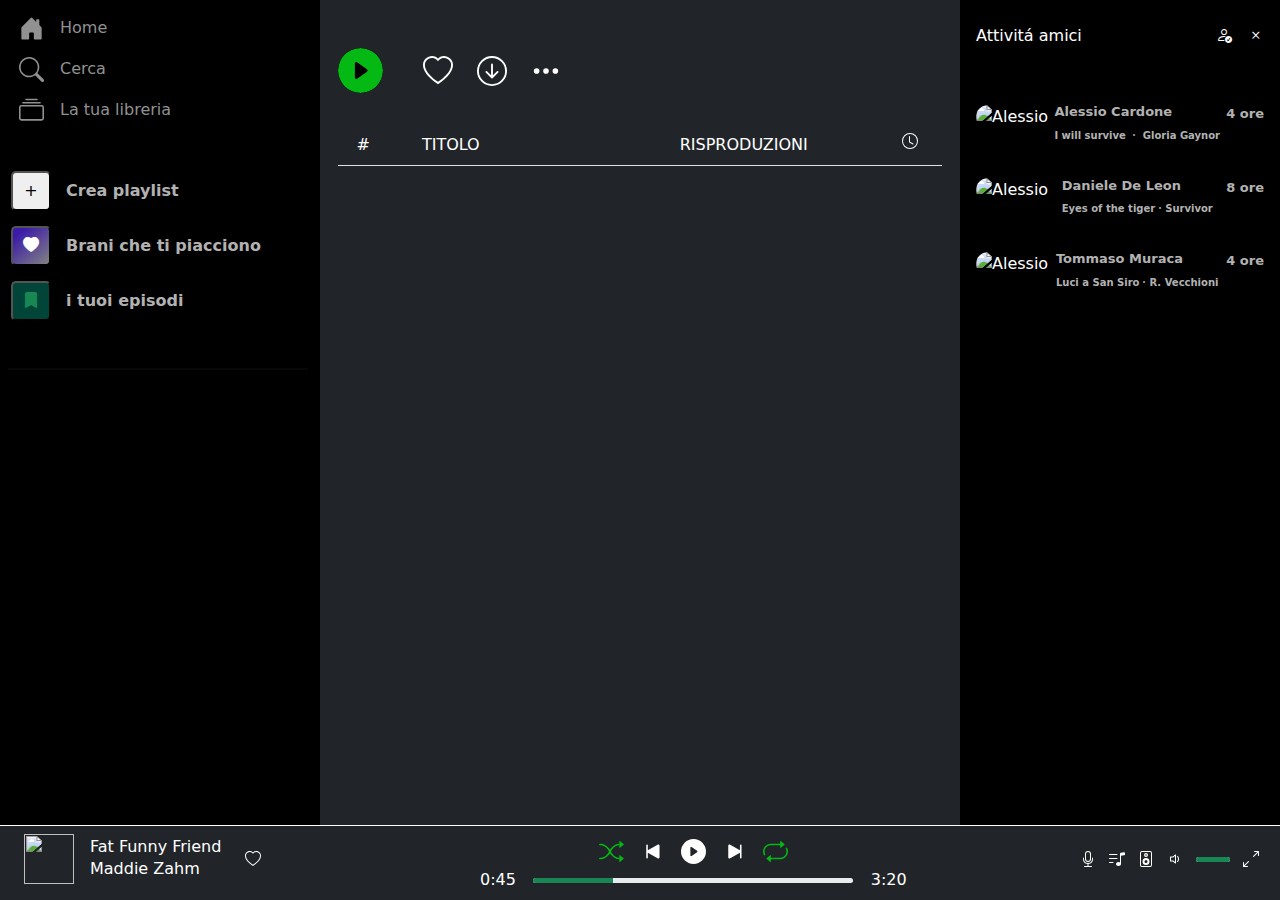
==== commit e0d0b52c: "modifiche footer player mobile" ====
--- a/album.html
+++ b/album.html
@@ -1,740 +1,434 @@
 <!DOCTYPE html>
 <html lang="en">
-  <head>
-    <meta charset="UTF-8" />
-    <meta name="viewport" content="width=device-width, initial-scale=1.0" />
-    <link
-      href="https://cdn.jsdelivr.net/npm/bootstrap@5.3.3/dist/css/bootstrap.min.css"
-      rel="stylesheet"
-      integrity="sha384-QWTKZyjpPEjISv5WaRU9OFeRpok6YctnYmDr5pNlyT2bRjXh0JMhjY6hW+ALEwIH"
-      crossorigin="anonymous"
-    />
-    <link
-      rel="stylesheet"
-      href="https://cdn.jsdelivr.net/npm/bootstrap-icons@1.11.3/font/bootstrap-icons.min.css"
-    />
-    <link rel="stylesheet" href="style.css" />
-    <title>spotify bw3</title>
-  </head>
-
-  <body>
-    <div class="container-fluid d-flex">
-      <!-- ------------------------------------------------ SIDEBAR VERTICAL ------------------------------------------------ -->
-      <div class="d-none d-xl-flex col-lg-3 col-xxl-2">
-        <nav
-          class="navbar navbar-expand-lg navbar-white bg-navbar fixed-left justify-content-between col-lg-3 col-xxl-2 px-2"
-          id="sidebar"
-        >
-          <div class="nav-container">
-            <button
-              class="navbar-toggler"
-              type="button"
-              data-toggle="collapse"
-              data-target="#navbarNavAltMarkup"
-              aria-controls="navbarNavAltMarkup"
-              aria-expanded="false"
-              aria-label="Toggle navigation"
-            >
-              <span class="navbar-toggler-icon"></span>
-            </button>
-            <div class="collapse navbar-collapse" id="navbarNavAltMarkup">
-              <div class="navbar-nav d-flex flex-column">
-                <ul>
-                  <li>
-                    <a
-                      class="nav-item nav-link d-flex gap-3 align-item-center"
-                      href="index.html"
-                      ><svg
-                        xmlns="http://www.w3.org/2000/svg"
-                        width="25"
-                        height="25"
-                        fill="currentColor"
-                        class="bi bi-house-door-fill"
-                        viewBox="0 0 16 16"
-                      >
-                        <path
-                          d="M6.5 14.5v-3.505c0-.245.25-.495.5-.495h2c.25 0 .5.25.5.5v3.5a.5.5 0 0 0 .5.5h4a.5.5 0 0 0 .5-.5v-7a.5.5 0 0 0-.146-.354L13 5.793V2.5a.5.5 0 0 0-.5-.5h-1a.5.5 0 0 0-.5.5v1.293L8.354 1.146a.5.5 0 0 0-.708 0l-6 6A.5.5 0 0 0 1.5 7.5v7a.5.5 0 0 0 .5.5h4a.5.5 0 0 0 .5-.5"
-                        />
-                      </svg>
-                      <div>Home</div>
-                    </a>
-                  </li>
-                  <li>
-                    <a
-                      class="nav-item nav-link d-flex gap-3 align-item-center"
-                      href="index.html"
-                      ><svg
-                        xmlns="http://www.w3.org/2000/svg"
-                        width="25"
-                        height="25"
-                        fill="currentColor"
-                        class="bi bi-search"
-                        viewBox="0 0 16 16"
-                      >
-                        <path
-                          d="M11.742 10.344a6.5 6.5 0 1 0-1.397 1.398h-.001q.044.06.098.115l3.85 3.85a1 1 0 0 0 1.415-1.414l-3.85-3.85a1 1 0 0 0-.115-.1zM12 6.5a5.5 5.5 0 1 1-11 0 5.5 5.5 0 0 1 11 0"
-                        />
-                      </svg>
-                      <div>Cerca</div>
-                    </a>
-                  </li>
-                  <li>
-                    <a
-                      class="nav-item nav-link d-flex align-item-center gap-3"
-                      href="#"
-                      ><svg
-                        xmlns="http://www.w3.org/2000/svg"
-                        width="25"
-                        height="25"
-                        fill="currentColor"
-                        class="bi bi-collection"
-                        viewBox="0 0 16 16"
-                      >
-                        <path
-                          d="M2.5 3.5a.5.5 0 0 1 0-1h11a.5.5 0 0 1 0 1zm2-2a.5.5 0 0 1 0-1h7a.5.5 0 0 1 0 1zM0 13a1.5 1.5 0 0 0 1.5 1.5h13A1.5 1.5 0 0 0 16 13V6a1.5 1.5 0 0 0-1.5-1.5h-13A1.5 1.5 0 0 0 0 6zm1.5.5A.5.5 0 0 1 1 13V6a.5.5 0 0 1 .5-.5h13a.5.5 0 0 1 .5.5v7a.5.5 0 0 1-.5.5z"
-                        />
-                      </svg>
-                      <div>La tua libreria</div>
-                    </a>
-                  </li>
-                </ul>
-                <ul class="mt-4">
-                  <li>
-                    <button class="addBtn">+</button><span>Crea playlist</span>
-                  </li>
-                  <li>
-                    <button class="addBtn" id="likedBtn">
-                      <i class="bi bi-heart-fill text-white"></i></button
-                    ><span>Brani che ti piacciono</span>
-                  </li>
-                  <li>
-                    <button class="addBtn" id="savedBtn">
-                      <i class="bi bi-bookmark-fill text-success"></i></button
-                    ><span>i tuoi episodi</span>
-                  </li>
-                </ul>
-                <hr />
+
+<head>
+  <meta charset="UTF-8" />
+  <meta name="viewport" content="width=device-width, initial-scale=1.0" />
+  <link href="https://cdn.jsdelivr.net/npm/bootstrap@5.3.3/dist/css/bootstrap.min.css" rel="stylesheet"
+    integrity="sha384-QWTKZyjpPEjISv5WaRU9OFeRpok6YctnYmDr5pNlyT2bRjXh0JMhjY6hW+ALEwIH" crossorigin="anonymous" />
+  <link rel="stylesheet" href="https://cdn.jsdelivr.net/npm/bootstrap-icons@1.11.3/font/bootstrap-icons.min.css" />
+  <link rel="stylesheet" href="style.css" />
+  <title>spotify bw3</title>
+</head>
+
+<body>
+  <div class="container-fluid d-flex">
+    <!-- ------------------------------------------------ SIDEBAR VERTICAL ------------------------------------------------ -->
+    <div class="d-none d-xl-flex col-lg-3 col-xxl-2">
+      <nav
+        class="navbar navbar-expand-lg navbar-white bg-navbar fixed-left justify-content-between col-lg-3 col-xxl-2 px-2"
+        id="sidebar">
+        <div class="nav-container">
+          <button class="navbar-toggler" type="button" data-toggle="collapse" data-target="#navbarNavAltMarkup"
+            aria-controls="navbarNavAltMarkup" aria-expanded="false" aria-label="Toggle navigation">
+            <span class="navbar-toggler-icon"></span>
+          </button>
+          <div class="collapse navbar-collapse" id="navbarNavAltMarkup">
+            <div class="navbar-nav d-flex flex-column">
+              <ul>
+                <li>
+                  <a class="nav-item nav-link d-flex gap-3 align-item-center" href="index.html"><svg
+                      xmlns="http://www.w3.org/2000/svg" width="25" height="25" fill="currentColor"
+                      class="bi bi-house-door-fill" viewBox="0 0 16 16">
+                      <path
+                        d="M6.5 14.5v-3.505c0-.245.25-.495.5-.495h2c.25 0 .5.25.5.5v3.5a.5.5 0 0 0 .5.5h4a.5.5 0 0 0 .5-.5v-7a.5.5 0 0 0-.146-.354L13 5.793V2.5a.5.5 0 0 0-.5-.5h-1a.5.5 0 0 0-.5.5v1.293L8.354 1.146a.5.5 0 0 0-.708 0l-6 6A.5.5 0 0 0 1.5 7.5v7a.5.5 0 0 0 .5.5h4a.5.5 0 0 0 .5-.5" />
+                    </svg>
+                    <div>Home</div>
+                  </a>
+                </li>
+                <li>
+                  <a class="nav-item nav-link d-flex gap-3 align-item-center" href="index.html"><svg
+                      xmlns="http://www.w3.org/2000/svg" width="25" height="25" fill="currentColor" class="bi bi-search"
+                      viewBox="0 0 16 16">
+                      <path
+                        d="M11.742 10.344a6.5 6.5 0 1 0-1.397 1.398h-.001q.044.06.098.115l3.85 3.85a1 1 0 0 0 1.415-1.414l-3.85-3.85a1 1 0 0 0-.115-.1zM12 6.5a5.5 5.5 0 1 1-11 0 5.5 5.5 0 0 1 11 0" />
+                    </svg>
+                    <div>Cerca</div>
+                  </a>
+                </li>
+                <li>
+                  <a class="nav-item nav-link d-flex align-item-center gap-3" href="#"><svg
+                      xmlns="http://www.w3.org/2000/svg" width="25" height="25" fill="currentColor"
+                      class="bi bi-collection" viewBox="0 0 16 16">
+                      <path
+                        d="M2.5 3.5a.5.5 0 0 1 0-1h11a.5.5 0 0 1 0 1zm2-2a.5.5 0 0 1 0-1h7a.5.5 0 0 1 0 1zM0 13a1.5 1.5 0 0 0 1.5 1.5h13A1.5 1.5 0 0 0 16 13V6a1.5 1.5 0 0 0-1.5-1.5h-13A1.5 1.5 0 0 0 0 6zm1.5.5A.5.5 0 0 1 1 13V6a.5.5 0 0 1 .5-.5h13a.5.5 0 0 1 .5.5v7a.5.5 0 0 1-.5.5z" />
+                    </svg>
+                    <div>La tua libreria</div>
+                  </a>
+                </li>
+              </ul>
+              <ul class="mt-4">
+                <li>
+                  <button class="addBtn">+</button><span>Crea playlist</span>
+                </li>
+                <li>
+                  <button class="addBtn" id="likedBtn">
+                    <i class="bi bi-heart-fill text-white"></i></button><span>Brani che ti piacciono</span>
+                </li>
+                <li>
+                  <button class="addBtn" id="savedBtn">
+                    <i class="bi bi-bookmark-fill text-success"></i></button><span>i tuoi episodi</span>
+                </li>
+              </ul>
+              <hr />
+            </div>
+          </div>
+        </div>
+      </nav>
+    </div>
+    <!--END SIDEBAR VERTICAL-->
+
+    <!-- ------------------------------------------------ MAIN CONTENT ------------------------------------------------ -->
+    <main class="col-12 col-xl-6 col-xxl-8">
+      <div class="container">
+        <div class="row mt-4">
+          <div class="album-container d-flex flex-column">
+            <div class="d-flex flex-column flex-lg-row gap-md-5" id="album">
+              <!-- album caricato dinamicamente tramite js -->
+            </div>
+
+            <!-- ------------------------------------------ DA SCHERMO MOBILE ------------------------------------------ -->
+            <!-- simboli + play -->
+            <div class="d-flex justify-content-between align-items-center d-lg-none my-2">
+              <div id="simboli" class="d-flex gap-3 align-items-center">
+                <!-- heart -->
+                <svg xmlns="http://www.w3.org/2000/svg" width="20" height="20" fill="currentColor" class="bi bi-heart"
+                  viewBox="0 0 16 16">
+                  <path
+                    d="m8 2.748-.717-.737C5.6.281 2.514.878 1.4 3.053c-.523 1.023-.641 2.5.314 4.385.92 1.815 2.834 3.989 6.286 6.357 3.452-2.368 5.365-4.542 6.286-6.357.955-1.886.838-3.362.314-4.385C13.486.878 10.4.28 8.717 2.01zM8 15C-7.333 4.868 3.279-3.04 7.824 1.143q.09.083.176.171a3 3 0 0 1 .176-.17C12.72-3.042 23.333 4.867 8 15" />
+                </svg>
+                <!-- download -->
+                <svg xmlns="http://www.w3.org/2000/svg" width="20" height="20" fill="currentColor"
+                  class="bi bi-arrow-down-circle" viewBox="0 0 16 16">
+                  <path fill-rule="evenodd"
+                    d="M1 8a7 7 0 1 0 14 0A7 7 0 0 0 1 8m15 0A8 8 0 1 1 0 8a8 8 0 0 1 16 0M8.5 4.5a.5.5 0 0 0-1 0v5.793L5.354 8.146a.5.5 0 1 0-.708.708l3 3a.5.5 0 0 0 .708 0l3-3a.5.5 0 0 0-.708-.708L8.5 10.293z" />
+                </svg>
+                <!-- other info -->
+                <svg xmlns="http://www.w3.org/2000/svg" width="20" height="20" fill="currentColor"
+                  class="bi bi-three-dots-vertical" viewBox="0 0 16 16">
+                  <path
+                    d="M9.5 13a1.5 1.5 0 1 1-3 0 1.5 1.5 0 0 1 3 0m0-5a1.5 1.5 0 1 1-3 0 1.5 1.5 0 0 1 3 0m0-5a1.5 1.5 0 1 1-3 0 1.5 1.5 0 0 1 3 0" />
+                </svg>
+              </div>
+
+              <div id="play" class="d-flex d-lg-none gap-3">
+                <!-- shuffle -->
+                <svg xmlns="http://www.w3.org/2000/svg" width="20" height="20" fill="currentColor"
+                  class="bi bi-shuffle align-self-center" viewBox="0 0 16 16">
+                  <path fill-rule="evenodd"
+                    d="M0 3.5A.5.5 0 0 1 .5 3H1c2.202 0 3.827 1.24 4.874 2.418.49.552.865 1.102 1.126 1.532.26-.43.636-.98 1.126-1.532C9.173 4.24 10.798 3 13 3v1c-1.798 0-3.173 1.01-4.126 2.082A9.6 9.6 0 0 0 7.556 8a9.6 9.6 0 0 0 1.317 1.918C9.828 10.99 11.204 12 13 12v1c-2.202 0-3.827-1.24-4.874-2.418A10.6 10.6 0 0 1 7 9.05c-.26.43-.636.98-1.126 1.532C4.827 11.76 3.202 13 1 13H.5a.5.5 0 0 1 0-1H1c1.798 0 3.173-1.01 4.126-2.082A9.6 9.6 0 0 0 6.444 8a9.6 9.6 0 0 0-1.317-1.918C4.172 5.01 2.796 4 1 4H.5a.5.5 0 0 1-.5-.5" />
+                  <path
+                    d="M13 5.466V1.534a.25.25 0 0 1 .41-.192l2.36 1.966c.12.1.12.284 0 .384l-2.36 1.966a.25.25 0 0 1-.41-.192m0 9v-3.932a.25.25 0 0 1 .41-.192l2.36 1.966c.12.1.12.284 0 .384l-2.36 1.966a.25.25 0 0 1-.41-.192" />
+                </svg>
+                <!-- play -->
+                <svg xmlns="http://www.w3.org/2000/svg" width="45" height="45" fill="rgb(4, 185, 19)"
+                  class="bi bi-play-circle-fill bg-white rounded-circle" viewBox="0 0 16 16">
+                  <path
+                    d="M16 8A8 8 0 1 1 0 8a8 8 0 0 1 16 0M6.79 5.093A.5.5 0 0 0 6 5.5v5a.5.5 0 0 0 .79.407l3.5-2.5a.5.5 0 0 0 0-.814z" />
+                </svg>
               </div>
             </div>
-          </div>
-        </nav>
-      </div>
-      <!--END SIDEBAR VERTICAL-->
-
-      <!-- ------------------------------------------------ MAIN CONTENT ------------------------------------------------ -->
-      <main class="col-12 col-xl-6 col-xxl-8">
-        <div class="container">
-          <div class="row mt-4">
-            <div class="album-container d-flex flex-column">
-              <div class="d-flex flex-column flex-lg-row gap-md-5" id="album">
-                <!-- album caricato dinamicamente tramite js -->
+
+            <!-- ------------------------------------------ DA SCHERMO LARGE ------------------------------------------ -->
+            <!-- simboli + play -->
+            <div class="d-flex justify-content-between align-items-center my-4 d-none d-lg-flex">
+              <div id="simboli" class="d-flex gap-4 align-items-center">
+                <!-- play -->
+                <svg xmlns="http://www.w3.org/2000/svg" width="45" height="45" fill="rgb(4, 185, 19)"
+                  class="bi bi-play-circle-fill bg-black rounded-circle me-3" viewBox="0 0 16 16">
+                  <path
+                    d="M16 8A8 8 0 1 1 0 8a8 8 0 0 1 16 0M6.79 5.093A.5.5 0 0 0 6 5.5v5a.5.5 0 0 0 .79.407l3.5-2.5a.5.5 0 0 0 0-.814z" />
+                </svg>
+                <!-- heart -->
+                <svg xmlns="http://www.w3.org/2000/svg" width="30" height="30" fill="currentColor" class="bi bi-heart"
+                  viewBox="0 0 16 16">
+                  <path
+                    d="m8 2.748-.717-.737C5.6.281 2.514.878 1.4 3.053c-.523 1.023-.641 2.5.314 4.385.92 1.815 2.834 3.989 6.286 6.357 3.452-2.368 5.365-4.542 6.286-6.357.955-1.886.838-3.362.314-4.385C13.486.878 10.4.28 8.717 2.01zM8 15C-7.333 4.868 3.279-3.04 7.824 1.143q.09.083.176.171a3 3 0 0 1 .176-.17C12.72-3.042 23.333 4.867 8 15" />
+                </svg>
+                <!-- download -->
+                <svg xmlns="http://www.w3.org/2000/svg" width="30" height="30" fill="currentColor"
+                  class="bi bi-arrow-down-circle" viewBox="0 0 16 16">
+                  <path fill-rule="evenodd"
+                    d="M1 8a7 7 0 1 0 14 0A7 7 0 0 0 1 8m15 0A8 8 0 1 1 0 8a8 8 0 0 1 16 0M8.5 4.5a.5.5 0 0 0-1 0v5.793L5.354 8.146a.5.5 0 1 0-.708.708l3 3a.5.5 0 0 0 .708 0l3-3a.5.5 0 0 0-.708-.708L8.5 10.293z" />
+                </svg>
+                <!-- other info -->
+                <svg xmlns="http://www.w3.org/2000/svg" width="30" height="30" fill="currentColor"
+                  class="bi bi-three-dots" viewBox="0 0 16 16">
+                  <path
+                    d="M3 9.5a1.5 1.5 0 1 1 0-3 1.5 1.5 0 0 1 0 3m5 0a1.5 1.5 0 1 1 0-3 1.5 1.5 0 0 1 0 3m5 0a1.5 1.5 0 1 1 0-3 1.5 1.5 0 0 1 0 3" />
+                </svg>
               </div>
-
-              <!-- ------------------------------------------ DA SCHERMO MOBILE ------------------------------------------ -->
-              <!-- simboli + play -->
-              <div
-                class="d-flex justify-content-between align-items-center d-lg-none my-2"
-              >
-                <div id="simboli" class="d-flex gap-3 align-items-center">
-                  <!-- heart -->
-                  <svg
-                    xmlns="http://www.w3.org/2000/svg"
-                    width="20"
-                    height="20"
-                    fill="currentColor"
-                    class="bi bi-heart"
-                    viewBox="0 0 16 16"
-                  >
-                    <path
-                      d="m8 2.748-.717-.737C5.6.281 2.514.878 1.4 3.053c-.523 1.023-.641 2.5.314 4.385.92 1.815 2.834 3.989 6.286 6.357 3.452-2.368 5.365-4.542 6.286-6.357.955-1.886.838-3.362.314-4.385C13.486.878 10.4.28 8.717 2.01zM8 15C-7.333 4.868 3.279-3.04 7.824 1.143q.09.083.176.171a3 3 0 0 1 .176-.17C12.72-3.042 23.333 4.867 8 15"
-                    />
-                  </svg>
-                  <!-- download -->
-                  <svg
-                    xmlns="http://www.w3.org/2000/svg"
-                    width="20"
-                    height="20"
-                    fill="currentColor"
-                    class="bi bi-arrow-down-circle"
-                    viewBox="0 0 16 16"
-                  >
-                    <path
-                      fill-rule="evenodd"
-                      d="M1 8a7 7 0 1 0 14 0A7 7 0 0 0 1 8m15 0A8 8 0 1 1 0 8a8 8 0 0 1 16 0M8.5 4.5a.5.5 0 0 0-1 0v5.793L5.354 8.146a.5.5 0 1 0-.708.708l3 3a.5.5 0 0 0 .708 0l3-3a.5.5 0 0 0-.708-.708L8.5 10.293z"
-                    />
-                  </svg>
-                  <!-- other info -->
-                  <svg
-                    xmlns="http://www.w3.org/2000/svg"
-                    width="20"
-                    height="20"
-                    fill="currentColor"
-                    class="bi bi-three-dots-vertical"
-                    viewBox="0 0 16 16"
-                  >
-                    <path
-                      d="M9.5 13a1.5 1.5 0 1 1-3 0 1.5 1.5 0 0 1 3 0m0-5a1.5 1.5 0 1 1-3 0 1.5 1.5 0 0 1 3 0m0-5a1.5 1.5 0 1 1-3 0 1.5 1.5 0 0 1 3 0"
-                    />
-                  </svg>
+            </div>
+
+            <!-- ------------------------------------------------ TRACKS-LIST ------------------------------------------------ -->
+            <div id="tracks-list" class="d-flex flex-column mt-3 gap-4">
+              <!-- intestazione tracks -->
+              <div class="d-none d-md-flex justify-content-between border-bottom pb-2">
+                <div class="d-flex col-md-1 justify-content-center">#</div>
+                <div class="d-flex col-md-5">TITOLO</div>
+                <div class="d-flex col-md-2 justify-content-end">
+                  RISPRODUZIONI
                 </div>
-
-                <div id="play" class="d-flex d-lg-none gap-3">
-                  <!-- shuffle -->
-                  <svg
-                    xmlns="http://www.w3.org/2000/svg"
-                    width="20"
-                    height="20"
-                    fill="currentColor"
-                    class="bi bi-shuffle align-self-center"
-                    viewBox="0 0 16 16"
-                  >
-                    <path
-                      fill-rule="evenodd"
-                      d="M0 3.5A.5.5 0 0 1 .5 3H1c2.202 0 3.827 1.24 4.874 2.418.49.552.865 1.102 1.126 1.532.26-.43.636-.98 1.126-1.532C9.173 4.24 10.798 3 13 3v1c-1.798 0-3.173 1.01-4.126 2.082A9.6 9.6 0 0 0 7.556 8a9.6 9.6 0 0 0 1.317 1.918C9.828 10.99 11.204 12 13 12v1c-2.202 0-3.827-1.24-4.874-2.418A10.6 10.6 0 0 1 7 9.05c-.26.43-.636.98-1.126 1.532C4.827 11.76 3.202 13 1 13H.5a.5.5 0 0 1 0-1H1c1.798 0 3.173-1.01 4.126-2.082A9.6 9.6 0 0 0 6.444 8a9.6 9.6 0 0 0-1.317-1.918C4.172 5.01 2.796 4 1 4H.5a.5.5 0 0 1-.5-.5"
-                    />
-                    <path
-                      d="M13 5.466V1.534a.25.25 0 0 1 .41-.192l2.36 1.966c.12.1.12.284 0 .384l-2.36 1.966a.25.25 0 0 1-.41-.192m0 9v-3.932a.25.25 0 0 1 .41-.192l2.36 1.966c.12.1.12.284 0 .384l-2.36 1.966a.25.25 0 0 1-.41-.192"
-                    />
-                  </svg>
-                  <!-- play -->
-                  <svg
-                    xmlns="http://www.w3.org/2000/svg"
-                    width="45"
-                    height="45"
-                    fill="rgb(4, 185, 19)"
-                    class="bi bi-play-circle-fill bg-white rounded-circle"
-                    viewBox="0 0 16 16"
-                  >
-                    <path
-                      d="M16 8A8 8 0 1 1 0 8a8 8 0 0 1 16 0M6.79 5.093A.5.5 0 0 0 6 5.5v5a.5.5 0 0 0 .79.407l3.5-2.5a.5.5 0 0 0 0-.814z"
-                    />
+                <div class="d-flex col-md-2 pe-4 justify-content-end">
+                  <svg xmlns="http://www.w3.org/2000/svg" width="16" height="16" fill="currentColor" class="bi bi-clock"
+                    viewBox="0 0 16 16">
+                    <path d="M8 3.5a.5.5 0 0 0-1 0V9a.5.5 0 0 0 .252.434l3.5 2a.5.5 0 0 0 .496-.868L8 8.71z" />
+                    <path d="M8 16A8 8 0 1 0 8 0a8 8 0 0 0 0 16m7-8A7 7 0 1 1 1 8a7 7 0 0 1 14 0" />
                   </svg>
                 </div>
               </div>
-
-              <!-- ------------------------------------------ DA SCHERMO LARGE ------------------------------------------ -->
-              <!-- simboli + play -->
-              <div
-                class="d-flex justify-content-between align-items-center my-4 d-none d-lg-flex"
-              >
-                <div id="simboli" class="d-flex gap-4 align-items-center">
-                  <!-- play -->
-                  <svg
-                    xmlns="http://www.w3.org/2000/svg"
-                    width="45"
-                    height="45"
-                    fill="rgb(4, 185, 19)"
-                    class="bi bi-play-circle-fill bg-black rounded-circle me-3"
-                    viewBox="0 0 16 16"
-                  >
-                    <path
-                      d="M16 8A8 8 0 1 1 0 8a8 8 0 0 1 16 0M6.79 5.093A.5.5 0 0 0 6 5.5v5a.5.5 0 0 0 .79.407l3.5-2.5a.5.5 0 0 0 0-.814z"
-                    />
-                  </svg>
-                  <!-- heart -->
-                  <svg
-                    xmlns="http://www.w3.org/2000/svg"
-                    width="30"
-                    height="30"
-                    fill="currentColor"
-                    class="bi bi-heart"
-                    viewBox="0 0 16 16"
-                  >
-                    <path
-                      d="m8 2.748-.717-.737C5.6.281 2.514.878 1.4 3.053c-.523 1.023-.641 2.5.314 4.385.92 1.815 2.834 3.989 6.286 6.357 3.452-2.368 5.365-4.542 6.286-6.357.955-1.886.838-3.362.314-4.385C13.486.878 10.4.28 8.717 2.01zM8 15C-7.333 4.868 3.279-3.04 7.824 1.143q.09.083.176.171a3 3 0 0 1 .176-.17C12.72-3.042 23.333 4.867 8 15"
-                    />
-                  </svg>
-                  <!-- download -->
-                  <svg
-                    xmlns="http://www.w3.org/2000/svg"
-                    width="30"
-                    height="30"
-                    fill="currentColor"
-                    class="bi bi-arrow-down-circle"
-                    viewBox="0 0 16 16"
-                  >
-                    <path
-                      fill-rule="evenodd"
-                      d="M1 8a7 7 0 1 0 14 0A7 7 0 0 0 1 8m15 0A8 8 0 1 1 0 8a8 8 0 0 1 16 0M8.5 4.5a.5.5 0 0 0-1 0v5.793L5.354 8.146a.5.5 0 1 0-.708.708l3 3a.5.5 0 0 0 .708 0l3-3a.5.5 0 0 0-.708-.708L8.5 10.293z"
-                    />
-                  </svg>
-                  <!-- other info -->
-                  <svg
-                    xmlns="http://www.w3.org/2000/svg"
-                    width="30"
-                    height="30"
-                    fill="currentColor"
-                    class="bi bi-three-dots"
-                    viewBox="0 0 16 16"
-                  >
-                    <path
-                      d="M3 9.5a1.5 1.5 0 1 1 0-3 1.5 1.5 0 0 1 0 3m5 0a1.5 1.5 0 1 1 0-3 1.5 1.5 0 0 1 0 3m5 0a1.5 1.5 0 1 1 0-3 1.5 1.5 0 0 1 0 3"
-                    />
-                  </svg>
-                </div>
-              </div>
-
-              <!-- ------------------------------------------------ TRACKS-LIST ------------------------------------------------ -->
-              <div id="tracks-list" class="d-flex flex-column mt-3 gap-4">
-                <!-- intestazione tracks -->
-                <div
-                  class="d-none d-md-flex justify-content-between border-bottom pb-2"
-                >
-                  <div class="d-flex col-md-1 justify-content-center">#</div>
-                  <div class="d-flex col-md-5">TITOLO</div>
-                  <div class="d-flex col-md-2 justify-content-end">
-                    RISPRODUZIONI
-                  </div>
-                  <div class="d-flex col-md-2 pe-4 justify-content-end">
-                    <svg
-                      xmlns="http://www.w3.org/2000/svg"
-                      width="16"
-                      height="16"
-                      fill="currentColor"
-                      class="bi bi-clock"
-                      viewBox="0 0 16 16"
-                    >
-                      <path
-                        d="M8 3.5a.5.5 0 0 0-1 0V9a.5.5 0 0 0 .252.434l3.5 2a.5.5 0 0 0 .496-.868L8 8.71z"
-                      />
-                      <path
-                        d="M8 16A8 8 0 1 0 8 0a8 8 0 0 0 0 16m7-8A7 7 0 1 1 1 8a7 7 0 0 1 14 0"
-                      />
-                    </svg>
-                  </div>
-                </div>
-                <div id="tracks">
-                  <!-- tracce caricate dinamicamente tramite JS -->
-                </div>
+              <div id="tracks">
+                <!-- tracce caricate dinamicamente tramite JS -->
               </div>
             </div>
           </div>
         </div>
-      </main>
-
-      <!-- ------------------------------------------------ RIGHT SIDE ------------------------------------------------ -->
-      <div
-        class="d-none d-xl-flex col-lg-3 col-xxl-2 flex-column banner-right px-3"
-        id="rightSidebar"
-      >
-        <div class="firstSide mt-3">
-          <h6>Attivitá amici</h6>
-          <div class="d-flex justify-content-between">
-            <i class="bi bi-person-check align-item-center px-3"></i>
-            <i class="bi bi-x"></i>
-          </div>
-        </div>
-
-        <div class="secondSide mt-5 d-flex flex-column">
-          <div class="friendZone d-flex justify-content-between">
-            <div>
-              <img
-                src="assets/Little-Boy-Surfing.jpg"
-                alt="Alessio"
-                class="imgProfilo"
-              />
-            </div>
-            <div class="d-flex flex-column justify-content-start">
-              <h5>Alessio Cardone</h5>
-              <small
-                >I will survive <i class="bi bi-dot"></i> Gloria Gaynor</small
-              >
-            </div>
-            <div class="d-flex justify-content-end">
-              <p>4 ore</p>
-            </div>
-          </div>
-
-          <div class="friendZone d-flex justify-content-between">
-            <div>
-              <img src="assets/640x360.jpg" alt="Alessio" class="imgProfilo" />
-            </div>
-            <div class="d-flex flex-column justify-content-start">
-              <h5>Daniele De Leon</h5>
-              <small>Eyes of the tiger<i class="bi bi-dot"></i>Survivor</small>
-            </div>
-            <div class="d-flex justify-content-end">
-              <p>8 ore</p>
-            </div>
-          </div>
-
-          <div class="friendZone d-flex justify-content-between">
-            <div>
-              <img src="assets/images.webp" alt="Alessio" class="imgProfilo" />
-            </div>
-            <div class="d-flex flex-column justify-content-start">
-              <h5>Tommaso Muraca</h5>
-              <small
-                >Luci a San Siro<i class="bi bi-dot"></i>R. Vecchioni</small
-              >
-            </div>
-            <div class="d-flex justify-content-end">
-              <p>4 ore</p>
-            </div>
-          </div>
-        </div>
-        <!--chiusura second section-->
-      </div>
-      <!--chiusura colonna-->
+      </div>
+    </main>
+
+    <!-- ------------------------------------------------ RIGHT SIDE ------------------------------------------------ -->
+    <div class="d-none d-xl-flex col-lg-3 col-xxl-2 flex-column banner-right px-3" id="rightSidebar">
+      <div class="firstSide mt-3">
+        <h6>Attivitá amici</h6>
+        <div class="d-flex justify-content-between">
+          <i class="bi bi-person-check align-item-center px-3"></i>
+          <i class="bi bi-x"></i>
+        </div>
+      </div>
+
+      <div class="secondSide mt-5 d-flex flex-column">
+        <div class="friendZone d-flex justify-content-between">
+          <div>
+            <img src="assets/Little-Boy-Surfing.jpg" alt="Alessio" class="imgProfilo" />
+          </div>
+          <div class="d-flex flex-column justify-content-start">
+            <h5>Alessio Cardone</h5>
+            <small>I will survive <i class="bi bi-dot"></i> Gloria Gaynor</small>
+          </div>
+          <div class="d-flex justify-content-end">
+            <p>4 ore</p>
+          </div>
+        </div>
+
+        <div class="friendZone d-flex justify-content-between">
+          <div>
+            <img src="assets/640x360.jpg" alt="Alessio" class="imgProfilo" />
+          </div>
+          <div class="d-flex flex-column justify-content-start">
+            <h5>Daniele De Leon</h5>
+            <small>Eyes of the tiger<i class="bi bi-dot"></i>Survivor</small>
+          </div>
+          <div class="d-flex justify-content-end">
+            <p>8 ore</p>
+          </div>
+        </div>
+
+        <div class="friendZone d-flex justify-content-between">
+          <div>
+            <img src="assets/images.webp" alt="Alessio" class="imgProfilo" />
+          </div>
+          <div class="d-flex flex-column justify-content-start">
+            <h5>Tommaso Muraca</h5>
+            <small>Luci a San Siro<i class="bi bi-dot"></i>R. Vecchioni</small>
+          </div>
+          <div class="d-flex justify-content-end">
+            <p>4 ore</p>
+          </div>
+        </div>
+      </div>
+      <!--chiusura second section-->
     </div>
-
-    <!-- ------------------------------------------------ FOOTER ------------------------------------------------ -->
-    <footer id="player" class="bg-black">
-      <!-- ------------------------------------------ DA SCHERMO MOBILE ------------------------------------------ -->
-      <div class="player-bar d-lg-none pb-1">
-        <div
-          id="current-track"
-          class="d-flex justify-content-end align-items-center bg-dark gap-3 pe-3 py-2 rounded"
-        >
-          <div>Montanelli - Intro</div>
-          <svg
-            xmlns="http://www.w3.org/2000/svg"
-            width="20"
-            height="20"
-            fill="currentColor"
-            class="bi bi-music-player"
-            viewBox="0 0 16 16"
-          >
-            <path
-              d="M4 3a1 1 0 0 1 1-1h6a1 1 0 0 1 1 1v3a1 1 0 0 1-1 1H5a1 1 0 0 1-1-1zm1 0v3h6V3zm3 9a1 1 0 1 0 0-2 1 1 0 0 0 0 2"
-            />
-            <path
-              d="M11 11a3 3 0 1 1-6 0 3 3 0 0 1 6 0m-3 2a2 2 0 1 0 0-4 2 2 0 0 0 0 4"
-            />
-            <path
-              d="M2 2a2 2 0 0 1 2-2h8a2 2 0 0 1 2 2v12a2 2 0 0 1-2 2H4a2 2 0 0 1-2-2zm2-1a1 1 0 0 0-1 1v12a1 1 0 0 0 1 1h8a1 1 0 0 0 1-1V2a1 1 0 0 0-1-1z"
-            />
-          </svg>
-          <svg
-            xmlns="http://www.w3.org/2000/svg"
-            width="20"
-            height="20"
-            fill="currentColor"
-            class="bi bi-heart"
-            viewBox="0 0 16 16"
-          >
-            <path
-              d="m8 2.748-.717-.737C5.6.281 2.514.878 1.4 3.053c-.523 1.023-.641 2.5.314 4.385.92 1.815 2.834 3.989 6.286 6.357 3.452-2.368 5.365-4.542 6.286-6.357.955-1.886.838-3.362.314-4.385C13.486.878 10.4.28 8.717 2.01zM8 15C-7.333 4.868 3.279-3.04 7.824 1.143q.09.083.176.171a3 3 0 0 1 .176-.17C12.72-3.042 23.333 4.867 8 15"
-            />
-          </svg>
-          <svg
-            xmlns="http://www.w3.org/2000/svg"
-            width="30"
-            height="30"
-            fill="currentColor"
-            class="bi bi-play-fill"
-            viewBox="0 0 16 16"
-          >
-            <path
-              d="m11.596 8.697-6.363 3.692c-.54.313-1.233-.066-1.233-.697V4.308c0-.63.692-1.01 1.233-.696l6.363 3.692a.802.802 0 0 1 0 1.393"
-            />
-          </svg>
-        </div>
-
-        <div class="d-flex justify-content-center my-2 gap-5">
-          <!-- home -->
-          <div class="d-flex flex-column align-items-center gap-2">
-            <svg
-              xmlns="http://www.w3.org/2000/svg"
-              width="25"
-              height="25"
-              fill="currentColor"
-              class="bi bi-house-door-fill"
-              viewBox="0 0 16 16"
-            >
-              <path
-                d="M6.5 14.5v-3.505c0-.245.25-.495.5-.495h2c.25 0 .5.25.5.5v3.5a.5.5 0 0 0 .5.5h4a.5.5 0 0 0 .5-.5v-7a.5.5 0 0 0-.146-.354L13 5.793V2.5a.5.5 0 0 0-.5-.5h-1a.5.5 0 0 0-.5.5v1.293L8.354 1.146a.5.5 0 0 0-.708 0l-6 6A.5.5 0 0 0 1.5 7.5v7a.5.5 0 0 0 .5.5h4a.5.5 0 0 0 .5-.5"
-              />
-            </svg>
-            <div class="scritta">Home</div>
-          </div>
-
-          <!-- cerca -->
-          <div class="d-flex flex-column align-items-center ms-2 gap-2">
-            <svg
-              xmlns="http://www.w3.org/2000/svg"
-              width="25"
-              height="25"
-              fill="currentColor"
-              class="bi bi-search"
-              viewBox="0 0 16 16"
-            >
-              <path
-                d="M11.742 10.344a6.5 6.5 0 1 0-1.397 1.398h-.001q.044.06.098.115l3.85 3.85a1 1 0 0 0 1.415-1.414l-3.85-3.85a1 1 0 0 0-.115-.1zM12 6.5a5.5 5.5 0 1 1-11 0 5.5 5.5 0 0 1 11 0"
-              />
-            </svg>
-            <div class="scritta">Cerca</div>
-          </div>
-
-          <!-- la tua libreria -->
-          <div class="d-flex flex-column align-items-center gap-2">
-            <svg
-              xmlns="http://www.w3.org/2000/svg"
-              width="25"
-              height="25"
-              fill="currentColor"
-              class="bi bi-collection"
-              viewBox="0 0 16 16"
-            >
-              <path
-                d="M2.5 3.5a.5.5 0 0 1 0-1h11a.5.5 0 0 1 0 1zm2-2a.5.5 0 0 1 0-1h7a.5.5 0 0 1 0 1zM0 13a1.5 1.5 0 0 0 1.5 1.5h13A1.5 1.5 0 0 0 16 13V6a1.5 1.5 0 0 0-1.5-1.5h-13A1.5 1.5 0 0 0 0 6zm1.5.5A.5.5 0 0 1 1 13V6a.5.5 0 0 1 .5-.5h13a.5.5 0 0 1 .5.5v7a.5.5 0 0 1-.5.5z"
-              />
-            </svg>
-            <div class="scritta">La tua libreria</div>
-          </div>
-        </div>
-      </div>
-
-      <!-- ------------------------------------------ DA SCHERMO LARGE ------------------------------------------ -->
-      <div
-        class="player-bar bg-dark d-none d-lg-flex justify-content-between pb-5"
-      >
-        <div
-          id="player-album"
-          class="d-flex align-items-center my-2 col-3 col-xl-4 ps-4"
-        >
-          <div class="d-flex">
-            <img
-              src="https://th.bing.com/th/id/OIP.tlCFk4zdkl0dB8Lchz-8RgHaEo?rs=1&pid=ImgDetMain"
-              alt=""
-            />
-          </div>
-          <div class="d-flex flex-column justify-content-center ps-3">
-            <h6 class="m-0 col-12 d-flex">Fat Funny Friend</h6>
-            <p class="m-0">Maddie Zahm</p>
-          </div>
-          <div class="d-flex align-items-center ps-4">
-            <svg
-              xmlns="http://www.w3.org/2000/svg"
-              width="16"
-              height="16"
-              fill="currentColor"
-              class="bi bi-heart"
-              viewBox="0 0 16 16"
-            >
-              <path
-                d="m8 2.748-.717-.737C5.6.281 2.514.878 1.4 3.053c-.523 1.023-.641 2.5.314 4.385.92 1.815 2.834 3.989 6.286 6.357 3.452-2.368 5.365-4.542 6.286-6.357.955-1.886.838-3.362.314-4.385C13.486.878 10.4.28 8.717 2.01zM8 15C-7.333 4.868 3.279-3.04 7.824 1.143q.09.083.176.171a3 3 0 0 1 .176-.17C12.72-3.042 23.333 4.867 8 15"
-              />
-            </svg>
-          </div>
-        </div>
-
-        <div
-          class="d-flex flex-column align-items-center justify-content-center col-4 col-xl-6 pt-2"
-        >
-          <div
-            class="d-flex justify-content-center align-items-center col gap-3"
-          >
-            <!-- shuffle -->
-            <svg
-              xmlns="http://www.w3.org/2000/svg"
-              width="25"
-              height="25"
-              fill="rgb(4, 185, 19)"
-              class="bi bi-shuffle"
-              viewBox="0 0 16 16"
-            >
-              <path
-                fill-rule="evenodd"
-                d="M0 3.5A.5.5 0 0 1 .5 3H1c2.202 0 3.827 1.24 4.874 2.418.49.552.865 1.102 1.126 1.532.26-.43.636-.98 1.126-1.532C9.173 4.24 10.798 3 13 3v1c-1.798 0-3.173 1.01-4.126 2.082A9.6 9.6 0 0 0 7.556 8a9.6 9.6 0 0 0 1.317 1.918C9.828 10.99 11.204 12 13 12v1c-2.202 0-3.827-1.24-4.874-2.418A10.6 10.6 0 0 1 7 9.05c-.26.43-.636.98-1.126 1.532C4.827 11.76 3.202 13 1 13H.5a.5.5 0 0 1 0-1H1c1.798 0 3.173-1.01 4.126-2.082A9.6 9.6 0 0 0 6.444 8a9.6 9.6 0 0 0-1.317-1.918C4.172 5.01 2.796 4 1 4H.5a.5.5 0 0 1-.5-.5"
-              />
-              <path
-                d="M13 5.466V1.534a.25.25 0 0 1 .41-.192l2.36 1.966c.12.1.12.284 0 .384l-2.36 1.966a.25.25 0 0 1-.41-.192m0 9v-3.932a.25.25 0 0 1 .41-.192l2.36 1.966c.12.1.12.284 0 .384l-2.36 1.966a.25.25 0 0 1-.41-.192"
-              />
-            </svg>
-
-            <!-- preview -->
-            <svg
-              xmlns="http://www.w3.org/2000/svg"
-              width="25"
-              height="25"
-              fill="currentColor"
-              class="bi bi-skip-start-fill"
-              viewBox="0 0 16 16"
-            >
-              <path
-                d="M4 4a.5.5 0 0 1 1 0v3.248l6.267-3.636c.54-.313 1.232.066 1.232.696v7.384c0 .63-.692 1.01-1.232.697L5 8.753V12a.5.5 0 0 1-1 0z"
-              />
-            </svg>
-
-            <!-- heart -->
-            <svg
-              xmlns="http://www.w3.org/2000/svg"
-              width="25"
-              height="25"
-              fill="currentColor"
-              class="bi bi-play-circle-fill"
-              viewBox="0 0 16 16"
-            >
-              <path
-                d="M16 8A8 8 0 1 1 0 8a8 8 0 0 1 16 0M6.79 5.093A.5.5 0 0 0 6 5.5v5a.5.5 0 0 0 .79.407l3.5-2.5a.5.5 0 0 0 0-.814z"
-              />
-            </svg>
-
-            <!-- next -->
-            <svg
-              xmlns="http://www.w3.org/2000/svg"
-              width="25"
-              height="25"
-              fill="currentColor"
-              class="bi bi-skip-end-fill"
-              viewBox="0 0 16 16"
-            >
-              <path
-                d="M12.5 4a.5.5 0 0 0-1 0v3.248L5.233 3.612C4.693 3.3 4 3.678 4 4.308v7.384c0 .63.692 1.01 1.233.697L11.5 8.753V12a.5.5 0 0 0 1 0z"
-              />
-            </svg>
-
-            <!-- repeat -->
-            <svg
-              xmlns="http://www.w3.org/2000/svg"
-              width="25"
-              height="25"
-              fill="rgb(4, 185, 19)"
-              class="bi bi-repeat"
-              viewBox="0 0 16 16"
-            >
-              <path
-                d="M11 5.466V4H5a4 4 0 0 0-3.584 5.777.5.5 0 1 1-.896.446A5 5 0 0 1 5 3h6V1.534a.25.25 0 0 1 .41-.192l2.36 1.966c.12.1.12.284 0 .384l-2.36 1.966a.25.25 0 0 1-.41-.192m3.81.086a.5.5 0 0 1 .67.225A5 5 0 0 1 11 13H5v1.466a.25.25 0 0 1-.41.192l-2.36-1.966a.25.25 0 0 1 0-.384l2.36-1.966a.25.25 0 0 1 .41.192V12h6a4 4 0 0 0 3.585-5.777.5.5 0 0 1 .225-.67Z"
-              />
-            </svg>
-          </div>
-
-          <!-- player -->
-          <div class="d-flex justify-content-between align-items-center col-8">
-            <div>0:45</div>
-            <div
-              class="progress col-9"
-              role="progressbar"
-              aria-label="Basic example"
-              aria-valuenow="0"
-              aria-valuemin="0"
-              aria-valuemax="100"
-              style="height: 5px"
-            >
-              <div class="progress-bar" style="width: 0%; height: 5px"></div>
-            </div>
-            <div>3:20</div>
-          </div>
-        </div>
-
-        <div
-          class="d-flex justify-content-evenly align-items-center col-lg-3 col-xxl-2 pe-2"
-        >
-          <!-- microfon -->
-          <svg
-            xmlns="http://www.w3.org/2000/svg"
-            width="16"
-            height="16"
-            fill="currentColor"
-            class="bi bi-mic"
-            viewBox="0 0 16 16"
-          >
-            <path
-              d="M3.5 6.5A.5.5 0 0 1 4 7v1a4 4 0 0 0 8 0V7a.5.5 0 0 1 1 0v1a5 5 0 0 1-4.5 4.975V15h3a.5.5 0 0 1 0 1h-7a.5.5 0 0 1 0-1h3v-2.025A5 5 0 0 1 3 8V7a.5.5 0 0 1 .5-.5"
-            />
-            <path
-              d="M10 8a2 2 0 1 1-4 0V3a2 2 0 1 1 4 0zM8 0a3 3 0 0 0-3 3v5a3 3 0 0 0 6 0V3a3 3 0 0 0-3-3"
-            />
-          </svg>
-
-          <!-- collection -->
-          <svg
-            xmlns="http://www.w3.org/2000/svg"
-            width="16"
-            height="16"
-            fill="currentColor"
-            class="bi bi-music-note-list"
-            viewBox="0 0 16 16"
-          >
-            <path
-              d="M12 13c0 1.105-1.12 2-2.5 2S7 14.105 7 13s1.12-2 2.5-2 2.5.895 2.5 2"
-            />
-            <path fill-rule="evenodd" d="M12 3v10h-1V3z" />
-            <path
-              d="M11 2.82a1 1 0 0 1 .804-.98l3-.6A1 1 0 0 1 16 2.22V4l-5 1z"
-            />
-            <path
-              fill-rule="evenodd"
-              d="M0 11.5a.5.5 0 0 1 .5-.5H4a.5.5 0 0 1 0 1H.5a.5.5 0 0 1-.5-.5m0-4A.5.5 0 0 1 .5 7H8a.5.5 0 0 1 0 1H.5a.5.5 0 0 1-.5-.5m0-4A.5.5 0 0 1 .5 3H8a.5.5 0 0 1 0 1H.5a.5.5 0 0 1-.5-.5"
-            />
-          </svg>
-
-          <!-- audio -->
-          <svg
-            xmlns="http://www.w3.org/2000/svg"
-            width="16"
-            height="16"
-            fill="currentColor"
-            class="bi bi-speaker"
-            viewBox="0 0 16 16"
-          >
-            <path
-              d="M12 1a1 1 0 0 1 1 1v12a1 1 0 0 1-1 1H4a1 1 0 0 1-1-1V2a1 1 0 0 1 1-1zM4 0a2 2 0 0 0-2 2v12a2 2 0 0 0 2 2h8a2 2 0 0 0 2-2V2a2 2 0 0 0-2-2z"
-            />
-            <path
-              d="M8 4.75a.75.75 0 1 1 0-1.5.75.75 0 0 1 0 1.5M8 6a2 2 0 1 0 0-4 2 2 0 0 0 0 4m0 3a1.5 1.5 0 1 0 0 3 1.5 1.5 0 0 0 0-3m-3.5 1.5a3.5 3.5 0 1 1 7 0 3.5 3.5 0 0 1-7 0"
-            />
-          </svg>
-
-          <!-- volume -->
-          <svg
-            xmlns="http://www.w3.org/2000/svg"
-            width="16"
-            height="16"
-            fill="currentColor"
-            class="bi bi-volume-down"
-            viewBox="0 0 16 16"
-          >
-            <path
-              d="M9 4a.5.5 0 0 0-.812-.39L5.825 5.5H3.5A.5.5 0 0 0 3 6v4a.5.5 0 0 0 .5.5h2.325l2.363 1.89A.5.5 0 0 0 9 12zM6.312 6.39 8 5.04v5.92L6.312 9.61A.5.5 0 0 0 6 9.5H4v-3h2a.5.5 0 0 0 .312-.11M12.025 8a4.5 4.5 0 0 1-1.318 3.182L10 10.475A3.5 3.5 0 0 0 11.025 8 3.5 3.5 0 0 0 10 5.525l.707-.707A4.5 4.5 0 0 1 12.025 8"
-            />
-          </svg>
-
-          <!-- volume-bar -->
-          <div
-            class="progress col-2"
-            role="progressbar"
-            aria-label="Basic example"
-            aria-valuenow="0"
-            aria-valuemin="0"
-            aria-valuemax="100"
-            style="height: 5px"
-          >
-            <div
-              class="progress-bar bg-white"
-              style="width: 100%; height: 5px"
-            ></div>
-          </div>
-
-          <!-- expand -->
-          <svg
-            xmlns="http://www.w3.org/2000/svg"
-            width="16"
-            height="16"
-            fill="currentColor"
-            class="bi bi-arrows-angle-expand"
-            viewBox="0 0 16 16"
-          >
-            <path
-              fill-rule="evenodd"
-              d="M5.828 10.172a.5.5 0 0 0-.707 0l-4.096 4.096V11.5a.5.5 0 0 0-1 0v3.975a.5.5 0 0 0 .5.5H4.5a.5.5 0 0 0 0-1H1.732l4.096-4.096a.5.5 0 0 0 0-.707m4.344-4.344a.5.5 0 0 0 .707 0l4.096-4.096V4.5a.5.5 0 1 0 1 0V.525a.5.5 0 0 0-.5-.5H11.5a.5.5 0 0 0 0 1h2.768l-4.096 4.096a.5.5 0 0 0 0 .707"
-            />
-          </svg>
-        </div>
-      </div>
-    </footer>
-
-    <div id="left-bar"></div>
-
-    <div id="right-bar"></div>
-  </body>
-
-  <script
-    src="https://cdn.jsdelivr.net/npm/bootstrap@5.3.3/dist/js/bootstrap.bundle.min.js"
-    integrity="sha384-YvpcrYf0tY3lHB60NNkmXc5s9fDVZLESaAA55NDzOxhy9GkcIdslK1eN7N6jIeHz"
-    crossorigin="anonymous"
-  ></script>
-
-  <script type="module" src="album.js"></script>
-</html>
+    <!--chiusura colonna-->
+  </div>
+
+  <!-- ------------------------------------------------ FOOTER ------------------------------------------------ -->
+  <footer id="player" class="bg-black">
+    <!-- ------------------------------------------ DA SCHERMO MOBILE ------------------------------------------ -->
+    <div class="player-bar d-lg-none pb-1 border-top border-white">
+      <div id="current-track" class="d-flex justify-content-end align-items-center bg-dark gap-2 py-2 px-2 rounded">
+        <div>Montanelli - Intro</div>
+        <svg xmlns="http://www.w3.org/2000/svg" width="20" height="20" fill="currentColor" class="bi bi-music-player"
+          viewBox="0 0 16 16">
+          <path
+            d="M4 3a1 1 0 0 1 1-1h6a1 1 0 0 1 1 1v3a1 1 0 0 1-1 1H5a1 1 0 0 1-1-1zm1 0v3h6V3zm3 9a1 1 0 1 0 0-2 1 1 0 0 0 0 2" />
+          <path d="M11 11a3 3 0 1 1-6 0 3 3 0 0 1 6 0m-3 2a2 2 0 1 0 0-4 2 2 0 0 0 0 4" />
+          <path
+            d="M2 2a2 2 0 0 1 2-2h8a2 2 0 0 1 2 2v12a2 2 0 0 1-2 2H4a2 2 0 0 1-2-2zm2-1a1 1 0 0 0-1 1v12a1 1 0 0 0 1 1h8a1 1 0 0 0 1-1V2a1 1 0 0 0-1-1z" />
+        </svg>
+        <svg xmlns="http://www.w3.org/2000/svg" width="20" height="20" fill="currentColor" class="bi bi-heart"
+          viewBox="0 0 16 16">
+          <path
+            d="m8 2.748-.717-.737C5.6.281 2.514.878 1.4 3.053c-.523 1.023-.641 2.5.314 4.385.92 1.815 2.834 3.989 6.286 6.357 3.452-2.368 5.365-4.542 6.286-6.357.955-1.886.838-3.362.314-4.385C13.486.878 10.4.28 8.717 2.01zM8 15C-7.333 4.868 3.279-3.04 7.824 1.143q.09.083.176.171a3 3 0 0 1 .176-.17C12.72-3.042 23.333 4.867 8 15" />
+        </svg>
+        <svg xmlns="http://www.w3.org/2000/svg" width="30" height="30" fill="currentColor" class="bi bi-play-fill"
+          viewBox="0 0 16 16">
+          <path
+            d="m11.596 8.697-6.363 3.692c-.54.313-1.233-.066-1.233-.697V4.308c0-.63.692-1.01 1.233-.696l6.363 3.692a.802.802 0 0 1 0 1.393" />
+        </svg>
+      </div>
+
+      <div class="d-flex justify-content-center my-2 gap-5">
+        <!-- home -->
+        <div class="d-flex flex-column align-items-center gap-2">
+          <svg xmlns="http://www.w3.org/2000/svg" width="25" height="25" fill="currentColor"
+            class="bi bi-house-door-fill" viewBox="0 0 16 16">
+            <path
+              d="M6.5 14.5v-3.505c0-.245.25-.495.5-.495h2c.25 0 .5.25.5.5v3.5a.5.5 0 0 0 .5.5h4a.5.5 0 0 0 .5-.5v-7a.5.5 0 0 0-.146-.354L13 5.793V2.5a.5.5 0 0 0-.5-.5h-1a.5.5 0 0 0-.5.5v1.293L8.354 1.146a.5.5 0 0 0-.708 0l-6 6A.5.5 0 0 0 1.5 7.5v7a.5.5 0 0 0 .5.5h4a.5.5 0 0 0 .5-.5" />
+          </svg>
+          <div class="scritta">Home</div>
+        </div>
+
+        <!-- cerca -->
+        <div class="d-flex flex-column align-items-center ms-2 gap-2">
+          <svg xmlns="http://www.w3.org/2000/svg" width="25" height="25" fill="currentColor" class="bi bi-search"
+            viewBox="0 0 16 16">
+            <path
+              d="M11.742 10.344a6.5 6.5 0 1 0-1.397 1.398h-.001q.044.06.098.115l3.85 3.85a1 1 0 0 0 1.415-1.414l-3.85-3.85a1 1 0 0 0-.115-.1zM12 6.5a5.5 5.5 0 1 1-11 0 5.5 5.5 0 0 1 11 0" />
+          </svg>
+          <div class="scritta">Cerca</div>
+        </div>
+
+        <!-- la tua libreria -->
+        <div class="d-flex flex-column align-items-center gap-2">
+          <svg xmlns="http://www.w3.org/2000/svg" width="25" height="25" fill="currentColor" class="bi bi-collection"
+            viewBox="0 0 16 16">
+            <path
+              d="M2.5 3.5a.5.5 0 0 1 0-1h11a.5.5 0 0 1 0 1zm2-2a.5.5 0 0 1 0-1h7a.5.5 0 0 1 0 1zM0 13a1.5 1.5 0 0 0 1.5 1.5h13A1.5 1.5 0 0 0 16 13V6a1.5 1.5 0 0 0-1.5-1.5h-13A1.5 1.5 0 0 0 0 6zm1.5.5A.5.5 0 0 1 1 13V6a.5.5 0 0 1 .5-.5h13a.5.5 0 0 1 .5.5v7a.5.5 0 0 1-.5.5z" />
+          </svg>
+          <div class="scritta">La tua libreria</div>
+        </div>
+      </div>
+    </div>
+
+    <!-- ------------------------------------------ DA SCHERMO LARGE ------------------------------------------ -->
+    <div class="player-bar bg-dark d-none d-lg-flex justify-content-between pb-5 border-top border-white">
+      <div id="player-album" class="d-flex align-items-center my-2 col-5 col-xl-3 ps-4">
+        <div class="d-flex">
+          <img src="https://th.bing.com/th/id/OIP.tlCFk4zdkl0dB8Lchz-8RgHaEo?rs=1&pid=ImgDetMain" alt="" />
+        </div>
+        <div class="d-flex flex-column justify-content-center ps-3">
+          <h6 class="m-0 col-12 d-flex">Fat Funny Friend</h6>
+          <p class="m-0">Maddie Zahm</p>
+        </div>
+        <div class="d-flex align-items-center ps-4">
+          <svg xmlns="http://www.w3.org/2000/svg" width="16" height="16" fill="currentColor" class="bi bi-heart"
+            viewBox="0 0 16 16">
+            <path
+              d="m8 2.748-.717-.737C5.6.281 2.514.878 1.4 3.053c-.523 1.023-.641 2.5.314 4.385.92 1.815 2.834 3.989 6.286 6.357 3.452-2.368 5.365-4.542 6.286-6.357.955-1.886.838-3.362.314-4.385C13.486.878 10.4.28 8.717 2.01zM8 15C-7.333 4.868 3.279-3.04 7.824 1.143q.09.083.176.171a3 3 0 0 1 .176-.17C12.72-3.042 23.333 4.867 8 15" />
+          </svg>
+        </div>
+      </div>
+
+      <div class="d-flex flex-column align-items-center justify-content-center col-4 col-xl-6 pt-2">
+        <div class="d-flex justify-content-center align-items-center col gap-3">
+          <!-- shuffle -->
+          <svg xmlns="http://www.w3.org/2000/svg" width="25" height="25" fill="rgb(4, 185, 19)" class="bi bi-shuffle"
+            viewBox="0 0 16 16">
+            <path fill-rule="evenodd"
+              d="M0 3.5A.5.5 0 0 1 .5 3H1c2.202 0 3.827 1.24 4.874 2.418.49.552.865 1.102 1.126 1.532.26-.43.636-.98 1.126-1.532C9.173 4.24 10.798 3 13 3v1c-1.798 0-3.173 1.01-4.126 2.082A9.6 9.6 0 0 0 7.556 8a9.6 9.6 0 0 0 1.317 1.918C9.828 10.99 11.204 12 13 12v1c-2.202 0-3.827-1.24-4.874-2.418A10.6 10.6 0 0 1 7 9.05c-.26.43-.636.98-1.126 1.532C4.827 11.76 3.202 13 1 13H.5a.5.5 0 0 1 0-1H1c1.798 0 3.173-1.01 4.126-2.082A9.6 9.6 0 0 0 6.444 8a9.6 9.6 0 0 0-1.317-1.918C4.172 5.01 2.796 4 1 4H.5a.5.5 0 0 1-.5-.5" />
+            <path
+              d="M13 5.466V1.534a.25.25 0 0 1 .41-.192l2.36 1.966c.12.1.12.284 0 .384l-2.36 1.966a.25.25 0 0 1-.41-.192m0 9v-3.932a.25.25 0 0 1 .41-.192l2.36 1.966c.12.1.12.284 0 .384l-2.36 1.966a.25.25 0 0 1-.41-.192" />
+          </svg>
+
+          <!-- preview -->
+          <svg xmlns="http://www.w3.org/2000/svg" width="25" height="25" fill="currentColor"
+            class="bi bi-skip-start-fill" viewBox="0 0 16 16">
+            <path
+              d="M4 4a.5.5 0 0 1 1 0v3.248l6.267-3.636c.54-.313 1.232.066 1.232.696v7.384c0 .63-.692 1.01-1.232.697L5 8.753V12a.5.5 0 0 1-1 0z" />
+          </svg>
+
+          <!-- heart -->
+          <svg xmlns="http://www.w3.org/2000/svg" width="25" height="25" fill="currentColor"
+            class="bi bi-play-circle-fill" viewBox="0 0 16 16">
+            <path
+              d="M16 8A8 8 0 1 1 0 8a8 8 0 0 1 16 0M6.79 5.093A.5.5 0 0 0 6 5.5v5a.5.5 0 0 0 .79.407l3.5-2.5a.5.5 0 0 0 0-.814z" />
+          </svg>
+
+          <!-- next -->
+          <svg xmlns="http://www.w3.org/2000/svg" width="25" height="25" fill="currentColor" class="bi bi-skip-end-fill"
+            viewBox="0 0 16 16">
+            <path
+              d="M12.5 4a.5.5 0 0 0-1 0v3.248L5.233 3.612C4.693 3.3 4 3.678 4 4.308v7.384c0 .63.692 1.01 1.233.697L11.5 8.753V12a.5.5 0 0 0 1 0z" />
+          </svg>
+
+          <!-- repeat -->
+          <svg xmlns="http://www.w3.org/2000/svg" width="25" height="25" fill="rgb(4, 185, 19)" class="bi bi-repeat"
+            viewBox="0 0 16 16">
+            <path
+              d="M11 5.466V4H5a4 4 0 0 0-3.584 5.777.5.5 0 1 1-.896.446A5 5 0 0 1 5 3h6V1.534a.25.25 0 0 1 .41-.192l2.36 1.966c.12.1.12.284 0 .384l-2.36 1.966a.25.25 0 0 1-.41-.192m3.81.086a.5.5 0 0 1 .67.225A5 5 0 0 1 11 13H5v1.466a.25.25 0 0 1-.41.192l-2.36-1.966a.25.25 0 0 1 0-.384l2.36-1.966a.25.25 0 0 1 .41.192V12h6a4 4 0 0 0 3.585-5.777.5.5 0 0 1 .225-.67Z" />
+          </svg>
+        </div>
+
+        <!-- player -->
+        <div class="d-flex justify-content-between align-items-center col-8">
+          <div>0:45</div>
+          <div class="progress col-9" role="progressbar" aria-label="Basic example" aria-valuenow="0" aria-valuemin="0"
+            aria-valuemax="100" style="height: 5px">
+            <div class="progress-bar bg-success" style="width: 25%; height: 5px"></div>
+          </div>
+          <div>3:20</div>
+        </div>
+      </div>
+
+      <div class="d-flex justify-content-evenly align-items-center col-lg-3 col-xl-2 pe-2">
+        <!-- microfon -->
+        <svg xmlns="http://www.w3.org/2000/svg" width="16" height="16" fill="currentColor" class="bi bi-mic"
+          viewBox="0 0 16 16">
+          <path
+            d="M3.5 6.5A.5.5 0 0 1 4 7v1a4 4 0 0 0 8 0V7a.5.5 0 0 1 1 0v1a5 5 0 0 1-4.5 4.975V15h3a.5.5 0 0 1 0 1h-7a.5.5 0 0 1 0-1h3v-2.025A5 5 0 0 1 3 8V7a.5.5 0 0 1 .5-.5" />
+          <path d="M10 8a2 2 0 1 1-4 0V3a2 2 0 1 1 4 0zM8 0a3 3 0 0 0-3 3v5a3 3 0 0 0 6 0V3a3 3 0 0 0-3-3" />
+        </svg>
+
+        <!-- collection -->
+        <svg xmlns="http://www.w3.org/2000/svg" width="16" height="16" fill="currentColor" class="bi bi-music-note-list"
+          viewBox="0 0 16 16">
+          <path d="M12 13c0 1.105-1.12 2-2.5 2S7 14.105 7 13s1.12-2 2.5-2 2.5.895 2.5 2" />
+          <path fill-rule="evenodd" d="M12 3v10h-1V3z" />
+          <path d="M11 2.82a1 1 0 0 1 .804-.98l3-.6A1 1 0 0 1 16 2.22V4l-5 1z" />
+          <path fill-rule="evenodd"
+            d="M0 11.5a.5.5 0 0 1 .5-.5H4a.5.5 0 0 1 0 1H.5a.5.5 0 0 1-.5-.5m0-4A.5.5 0 0 1 .5 7H8a.5.5 0 0 1 0 1H.5a.5.5 0 0 1-.5-.5m0-4A.5.5 0 0 1 .5 3H8a.5.5 0 0 1 0 1H.5a.5.5 0 0 1-.5-.5" />
+        </svg>
+
+        <!-- audio -->
+        <svg xmlns="http://www.w3.org/2000/svg" width="16" height="16" fill="currentColor" class="bi bi-speaker"
+          viewBox="0 0 16 16">
+          <path
+            d="M12 1a1 1 0 0 1 1 1v12a1 1 0 0 1-1 1H4a1 1 0 0 1-1-1V2a1 1 0 0 1 1-1zM4 0a2 2 0 0 0-2 2v12a2 2 0 0 0 2 2h8a2 2 0 0 0 2-2V2a2 2 0 0 0-2-2z" />
+          <path
+            d="M8 4.75a.75.75 0 1 1 0-1.5.75.75 0 0 1 0 1.5M8 6a2 2 0 1 0 0-4 2 2 0 0 0 0 4m0 3a1.5 1.5 0 1 0 0 3 1.5 1.5 0 0 0 0-3m-3.5 1.5a3.5 3.5 0 1 1 7 0 3.5 3.5 0 0 1-7 0" />
+        </svg>
+
+        <!-- volume -->
+        <svg xmlns="http://www.w3.org/2000/svg" width="16" height="16" fill="currentColor" class="bi bi-volume-down"
+          viewBox="0 0 16 16">
+          <path
+            d="M9 4a.5.5 0 0 0-.812-.39L5.825 5.5H3.5A.5.5 0 0 0 3 6v4a.5.5 0 0 0 .5.5h2.325l2.363 1.89A.5.5 0 0 0 9 12zM6.312 6.39 8 5.04v5.92L6.312 9.61A.5.5 0 0 0 6 9.5H4v-3h2a.5.5 0 0 0 .312-.11M12.025 8a4.5 4.5 0 0 1-1.318 3.182L10 10.475A3.5 3.5 0 0 0 11.025 8 3.5 3.5 0 0 0 10 5.525l.707-.707A4.5 4.5 0 0 1 12.025 8" />
+        </svg>
+
+        <!-- volume-bar -->
+        <div class="progress col-2" role="progressbar" aria-label="Basic example" aria-valuenow="0" aria-valuemin="0"
+          aria-valuemax="100" style="height: 5px">
+          <div class="progress-bar bg-success" style="width: 100%; height: 5px"></div>
+        </div>
+
+        <!-- expand -->
+        <svg xmlns="http://www.w3.org/2000/svg" width="16" height="16" fill="currentColor"
+          class="bi bi-arrows-angle-expand" viewBox="0 0 16 16">
+          <path fill-rule="evenodd"
+            d="M5.828 10.172a.5.5 0 0 0-.707 0l-4.096 4.096V11.5a.5.5 0 0 0-1 0v3.975a.5.5 0 0 0 .5.5H4.5a.5.5 0 0 0 0-1H1.732l4.096-4.096a.5.5 0 0 0 0-.707m4.344-4.344a.5.5 0 0 0 .707 0l4.096-4.096V4.5a.5.5 0 1 0 1 0V.525a.5.5 0 0 0-.5-.5H11.5a.5.5 0 0 0 0 1h2.768l-4.096 4.096a.5.5 0 0 0 0 .707" />
+        </svg>
+      </div>
+    </div>
+  </footer>
+
+  <div id="left-bar"></div>
+
+  <div id="right-bar"></div>
+</body>
+
+<script src="https://cdn.jsdelivr.net/npm/bootstrap@5.3.3/dist/js/bootstrap.bundle.min.js"
+  integrity="sha384-YvpcrYf0tY3lHB60NNkmXc5s9fDVZLESaAA55NDzOxhy9GkcIdslK1eN7N6jIeHz" crossorigin="anonymous"></script>
+
+<script type="module" src="album.js"></script>
+
+</html>--- a/style.css
+++ b/style.css
@@ -29,7 +29,7 @@
     }
 
     main {
-        margin-bottom: 130px;
+        margin-bottom: 170px;
     }
 }
 
@@ -74,7 +74,7 @@
     }
 
     main {
-        padding-bottom: 160px;
+        padding-bottom: 100px;
     }
 
     #player-album {
